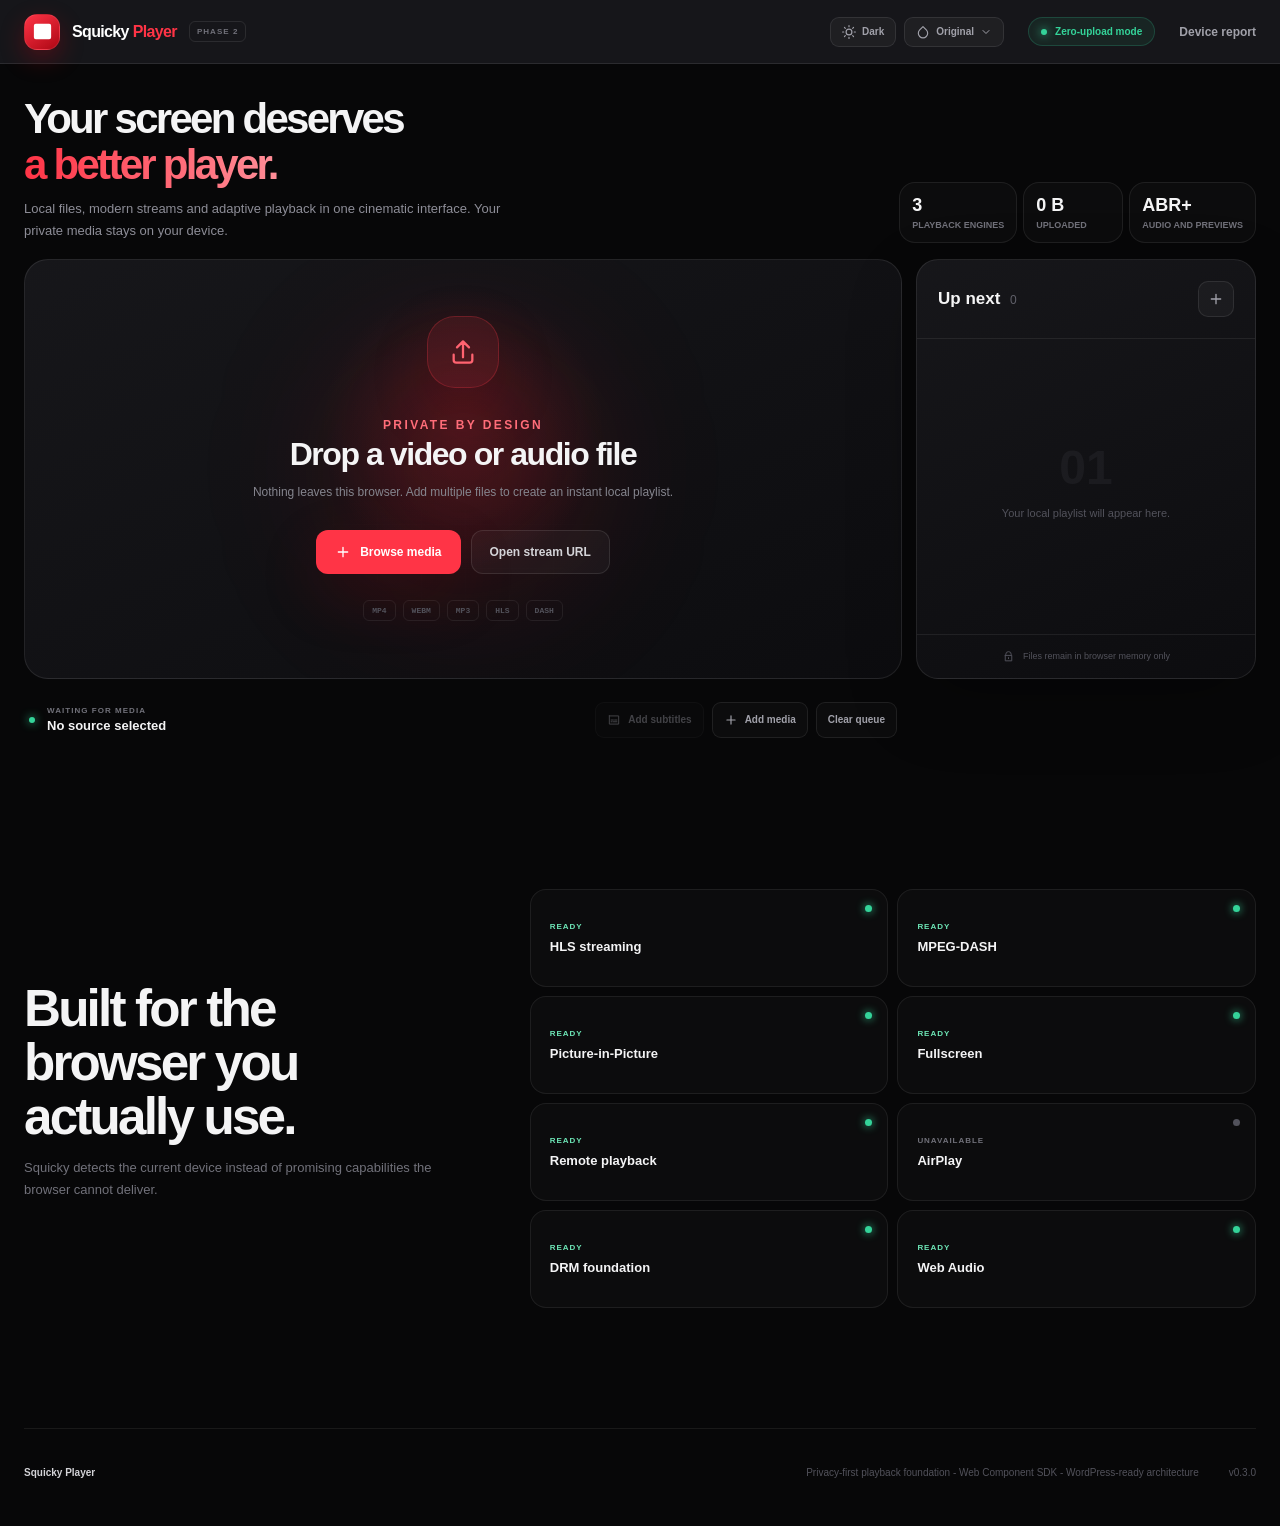
==== web/index.html @ c7f9a4be "fix: Add compact layout - player visible without scrolling - Reduce hero section padding and font si" ====
<!doctype html>
<html lang="en" data-theme="original" data-mode="dark">
  <head>
    <meta charset="UTF-8">
    <meta name="viewport" content="width=device-width, initial-scale=1.0">
    <meta name="theme-color" content="#070708">
    <meta name="color-scheme" content="dark">
    <meta name="description" content="Squicky Player - a privacy-first universal web media player.">
    <title>Squicky Player - Universal Private Playback</title>
    <link rel="stylesheet" crossorigin href="./assets/index-JU5YNuC8.css">
    <link rel="stylesheet" href="./themes.css">
    <link rel="stylesheet" href="./enhanced-controls.css">
    <link rel="stylesheet" href="./mobile-enhancements.css">
    <link rel="stylesheet" href="./compact-layout.css">
  </head>
  <body>
    <div class="noise" aria-hidden="true"></div>
    <header class="site-header">
      <a class="brand" href="#" aria-label="Squicky Player home">
        <span class="brand-mark" aria-hidden="true">
          <svg viewBox="0 0 24 24"><path fill="currentColor" d="M5 4h14a2 2 0 0 1 2 2v12a2 2 0 0 1-2 2H5a2 2 0 0 1-2-2V6a2 2 0 0 1 2-2Zm2 0 3 5m3-5 3 5m5 0H3m6 4 6 3-6 3v-6Z"/></svg>
        </span>
        <span class="brand-name">Squicky <strong>Player</strong></span>
        <span class="alpha">PHASE 2</span>
      </a>
      <nav class="header-actions" aria-label="Product links">
        <span class="privacy-chip"><i></i> Zero-upload mode</span>
        <a href="#capabilities">Device report</a>
      </nav>
    </header>

    <main>
      <section class="hero">
        <div class="hero-copy">
          <p class="overline">Universal media, beautifully private</p>
          <h1>Your screen deserves<br><em>a better player.</em></h1>
          <p class="hero-lede">Local files, modern streams and adaptive playback in one cinematic interface. Your private media stays on your device.</p>
        </div>
        <div class="hero-stats" aria-label="Core player features">
          <div><strong>3</strong><span>Playback engines</span></div>
          <div><strong>0 B</strong><span>Uploaded</span></div>
          <div><strong>ABR+</strong><span>Audio and previews</span></div>
        </div>
      </section>

      <section class="workspace" aria-label="Squicky Player workspace">
        <div class="stage-column">
          <div id="emptyState" class="empty-state">
            <div class="empty-glow"></div>
            <div class="upload-icon" aria-hidden="true">
              <svg viewBox="0 0 24 24"><path d="M12 16V4m0 0L7.5 8.5M12 4l4.5 4.5M5 14v4a2 2 0 0 0 2 2h10a2 2 0 0 0 2-2v-4" fill="none" stroke="currentColor" stroke-linecap="round" stroke-linejoin="round" stroke-width="1.7"/></svg>
            </div>
            <p class="empty-kicker">Private by design</p>
            <h2>Drop a video or audio file</h2>
            <p>Nothing leaves this browser. Add multiple files to create an instant local playlist.</p>
            <div class="empty-actions">
              <button id="browseButton" class="button primary" type="button">
                <svg viewBox="0 0 24 24"><path d="M12 5v14M5 12h14" fill="none" stroke="currentColor" stroke-linecap="round" stroke-width="2"/></svg>
                Browse media
              </button>
              <button id="urlButton" class="button ghost" type="button">Open stream URL</button>
            </div>
            <div class="format-row"><span>MP4</span><span>WEBM</span><span>MP3</span><span>HLS</span><span>DASH</span></div>
          </div>

          <squicky-player id="player" class="is-hidden"></squicky-player>

          <div class="under-player">
            <div class="now-playing">
              <span class="pulse"></span>
              <div>
                <small id="sourceMode">WAITING FOR MEDIA</small>
                <strong id="nowPlaying">No source selected</strong>
              </div>
            </div>
            <div class="quick-actions">
              <button id="subtitleButton" type="button" title="Load SRT or VTT subtitles" disabled>
                <svg viewBox="0 0 24 24"><path d="M4 5h16v14H4V5Zm3 7h4m2 0h4M7 15h2m2 0h6" fill="none" stroke="currentColor" stroke-linecap="round" stroke-linejoin="round" stroke-width="1.7"/></svg>
                Add subtitles
              </button>
              <button id="addMediaButton" type="button" title="Add media">
                <svg viewBox="0 0 24 24"><path d="M12 5v14M5 12h14" fill="none" stroke="currentColor" stroke-linecap="round" stroke-width="2"/></svg>
                Add media
              </button>
              <button id="clearButton" type="button" title="Clear playlist">Clear queue</button>
            </div>
          </div>
        </div>

        <aside class="queue-card" aria-labelledby="queueTitle">
          <div class="queue-head">
            <div>
              <p class="overline">Session queue</p>
              <h2 id="queueTitle">Up next <span id="queueCount">0</span></h2>
            </div>
            <button id="compactAddButton" class="round-button" type="button" aria-label="Add media">
              <svg viewBox="0 0 24 24"><path d="M12 5v14M5 12h14" fill="none" stroke="currentColor" stroke-linecap="round" stroke-width="2"/></svg>
            </button>
          </div>
          <div id="queue" class="queue-list">
            <div class="queue-empty">
              <span>01</span>
              <p>Your local playlist will appear here.</p>
            </div>
          </div>
          <div class="queue-foot">
            <svg viewBox="0 0 24 24"><path d="M7 10V8a5 5 0 0 1 10 0v2m-11 0h12v10H6V10Zm6 4v2" fill="none" stroke="currentColor" stroke-linecap="round" stroke-linejoin="round" stroke-width="1.8"/></svg>
            <span>Files remain in browser memory only</span>
          </div>
        </aside>
      </section>

      <section id="capabilities" class="capabilities">
        <div class="section-copy">
          <p class="overline">Device intelligence</p>
          <h2>Built for the browser you actually use.</h2>
          <p>Squicky detects the current device instead of promising capabilities the browser cannot deliver.</p>
        </div>
        <div id="capabilityGrid" class="capability-grid"></div>
      </section>
    </main>

    <footer>
      <div class="footer-brand">Squicky Player</div>
      <p>Privacy-first playback foundation - Web Component SDK - WordPress-ready architecture</p>
      <span>v0.3.0</span>
    </footer>

    <input id="fileInput" type="file" accept="video/*,audio/*,.m3u8,.mpd" multiple hidden>
    <input id="subtitleInput" type="file" accept=".srt,.vtt,text/vtt,application/x-subrip" hidden>

    <script type="module" crossorigin src="./assets/index-CGrBcqLS.js"></script>
    <script src="./theme-switcher.js"></script>
    <script src="./enhanced-controls.js"></script>
    <script src="./optimized-playback.js"></script>

    <dialog id="urlDialog">
      <form id="urlForm" method="dialog">
        <button id="closeDialogButton" class="dialog-close" type="button" aria-label="Close">&times;</button>
        <p class="overline">Network source</p>
        <h2>Open a media URL</h2>
        <p>Load a direct MP4/WebM file, HLS manifest or MPEG-DASH manifest.</p>
        <label for="streamUrl">Media URL</label>
        <input id="streamUrl" type="url" required placeholder="https://example.com/video.m3u8">
        <label for="streamTitle">Display title</label>
        <input id="streamTitle" type="text" placeholder="Optional title">
        <label for="thumbnailUrl">Thumbnail WebVTT URL</label>
        <input id="thumbnailUrl" type="url" placeholder="Optional preview track URL">
        <div class="dialog-actions">
          <button class="button ghost" value="cancel">Cancel</button>
          <button class="button primary" value="default">Load source</button>
        </div>
      </form>
    </dialog>

    <div id="toast" class="toast" role="status" aria-live="polite"></div>
  </body>
</html>
---- web/assets/index-JU5YNuC8.css ----
:root{--lightningcss-light: ;--lightningcss-dark:initial;color-scheme:dark;--font-body:Inter, Aptos, "Segoe UI", Roboto, Helvetica, Arial, sans-serif;--font-display:"Segoe UI Variable Display", Inter, Aptos, "Segoe UI", sans-serif;font-family:var(--font-body);color:#f4f4f5;font-synthesis:none;text-rendering:optimizelegibility;background:#070708}*{box-sizing:border-box}html{scroll-behavior:smooth}body{background:radial-gradient(circle at 12% 7%,#da0d1f24,#0000 28rem),radial-gradient(circle at 90% 36%,#4e36c717,#0000 32rem),#070708;min-width:320px;min-height:100vh;margin:0;overflow-x:hidden}button,input{font:inherit}button,a{-webkit-tap-highlight-color:transparent}button:focus-visible,a:focus-visible,input:focus-visible{outline-offset:3px;outline:2px solid #fff}.noise{z-index:-1;opacity:.035;pointer-events:none;background-image:url("data:image/svg+xml,%3Csvg viewBox='0 0 180 180' xmlns='http://www.w3.org/2000/svg'%3E%3Cfilter id='n'%3E%3CfeTurbulence type='fractalNoise' baseFrequency='.82' numOctaves='3' stitchTiles='stitch'/%3E%3C/filter%3E%3Crect width='100%25' height='100%25' filter='url(%23n)' opacity='.8'/%3E%3C/svg%3E");position:fixed;inset:0}.site-header{z-index:50;-webkit-backdrop-filter:blur(24px);backdrop-filter:blur(24px);background:#070708bd;border-bottom:1px solid #ffffff12;justify-content:space-between;align-items:center;height:78px;padding:0 max(24px,50vw - 770px);display:flex;position:sticky;top:0}.brand{color:#fff;align-items:center;gap:12px;text-decoration:none;display:inline-flex}.brand-mark{background:linear-gradient(145deg,#ff3446,#ad0714);border:1px solid #ffffff1f;border-radius:13px;place-items:center;width:42px;height:42px;display:grid;box-shadow:0 9px 24px #bd071752}.brand-mark svg{width:23px;height:23px}.brand-name{font-family:var(--font-display);letter-spacing:-.04em;font-size:19px;font-weight:750}.brand-name strong{color:#ff3b4c}.alpha{color:#71717a;letter-spacing:.13em;border:1px solid #ffffff17;border-radius:6px;padding:5px 7px;font-size:8px;font-weight:700}.header-actions{align-items:center;gap:24px;display:flex}.header-actions a{color:#a1a1aa;font-size:12px;font-weight:600;text-decoration:none}.privacy-chip{color:#86efac;background:#34d3990e;border:1px solid #34d39929;border-radius:999px;align-items:center;gap:8px;padding:8px 12px;font-size:10px;font-weight:700;display:inline-flex}.privacy-chip i,.pulse{background:#34d399;border-radius:50%;width:6px;height:6px;box-shadow:0 0 10px #34d399}main,footer{width:min(1540px,100% - 48px);margin:0 auto}.hero{justify-content:space-between;align-items:flex-end;gap:50px;padding:76px 0 46px;display:flex}.overline{color:#ff6370;letter-spacing:.22em;text-transform:uppercase;margin:0 0 13px;font-size:10px;font-weight:800}.hero h1{font-family:var(--font-display);letter-spacing:-.065em;margin:0;font-size:clamp(42px,5.4vw,82px);font-weight:760;line-height:.98}.hero h1 em{color:#0000;background:linear-gradient(90deg,#ff3446,#ff8e98);-webkit-background-clip:text;background-clip:text;font-style:normal}.hero-lede{color:#8d8d97;max-width:650px;margin:24px 0 0;font-size:15px;line-height:1.7}.hero-stats{gap:8px;display:flex}.hero-stats div{background:#ffffff06;border:1px solid #ffffff13;border-radius:16px;min-width:126px;padding:18px;display:grid}.hero-stats strong{font-family:var(--font-display);font-size:22px}.hero-stats span{color:#71717a;text-transform:uppercase;margin-top:4px;font-size:10px;font-weight:600}.workspace{grid-template-columns:minmax(0,1fr) 340px;align-items:start;gap:18px;display:grid}.stage-column{min-width:0}.empty-state{isolation:isolate;text-align:center;background:radial-gradient(circle at 50% 40%,#da0d1f1f,#0000 28%),linear-gradient(145deg,#16161ae6,#0a0a0cf5);border:1px solid #ffffff17;border-radius:24px;flex-direction:column;justify-content:center;align-items:center;min-height:min(64vh,690px);padding:38px;transition:border-color .25s,transform .25s;display:flex;position:relative;overflow:hidden}.empty-state:before{z-index:-1;content:"";opacity:.28;background-image:linear-gradient(#ffffff06 1px,#0000 1px),linear-gradient(90deg,#ffffff06 1px,#0000 1px);background-size:44px 44px;position:absolute;inset:0;-webkit-mask-image:radial-gradient(circle,#000,#0000 70%);mask-image:radial-gradient(circle,#000,#0000 70%)}.empty-state.dragging{border-color:#ff38498c;transform:scale(.995)}.empty-glow{z-index:-1;filter:blur(70px);background:#da0d1f2e;border-radius:50%;width:240px;height:240px;position:absolute}.upload-icon{color:#ff5362;background:#da0d1f1a;border:1px solid #ff48582e;border-radius:28px;place-items:center;width:92px;height:92px;margin-bottom:26px;display:grid;box-shadow:inset 0 1px #ffffff0d,0 22px 60px #8a000d2e}.upload-icon svg{width:39px}.empty-kicker{letter-spacing:.2em;text-transform:uppercase;margin:0 0 10px;font-weight:800;color:#ff6d79!important;font-size:10px!important}.empty-state h2{font-family:var(--font-display);letter-spacing:-.045em;margin:0;font-size:clamp(26px,3vw,42px)}.empty-state>p{color:#85858e;max-width:530px;margin:14px 0 0;font-size:14px;line-height:1.65}.empty-actions{gap:10px;margin-top:28px;display:flex}.button{cursor:pointer;border:1px solid #0000;border-radius:12px;justify-content:center;align-items:center;gap:9px;min-height:44px;padding:0 18px;font-size:12px;font-weight:700;transition:transform .18s,background .18s,border-color .18s;display:inline-flex}.button:hover{transform:translateY(-1px)}.button svg{width:16px;height:16px}.button.primary{color:#fff;background:#ed1b2e;box-shadow:0 12px 26px #ae001140}.button.primary:hover{background:#ff3446}.button.ghost{color:#d4d4d8;background:#ffffff09;border-color:#ffffff1a}.button.ghost:hover{background:#ffffff12}.format-row{gap:7px;margin-top:26px;display:flex}.format-row span{color:#52525b;border:1px solid #ffffff12;border-radius:6px;padding:5px 8px;font-family:ui-monospace,monospace;font-size:8px;font-weight:700}.is-hidden{display:none!important}.under-player{justify-content:space-between;align-items:center;gap:18px;min-height:70px;padding:12px 5px 0;display:flex}.now-playing{align-items:center;gap:12px;min-width:0;display:flex}.now-playing div{min-width:0}.now-playing small{color:#71717a;letter-spacing:.13em;font-size:8px;font-weight:800;display:block}.now-playing strong{text-overflow:ellipsis;white-space:nowrap;max-width:min(56vw,700px);margin-top:3px;font-size:13px;display:block;overflow:hidden}.quick-actions{gap:8px;display:flex}.quick-actions button{color:#a1a1aa;cursor:pointer;background:#ffffff06;border:1px solid #ffffff14;border-radius:9px;align-items:center;gap:7px;height:36px;padding:0 11px;font-size:10px;font-weight:650;display:inline-flex}.quick-actions button:hover{color:#fff;background:#ffffff0f}.quick-actions button:disabled{opacity:.38;cursor:not-allowed}.quick-actions svg{width:14px;height:14px}.queue-card{background:linear-gradient(155deg,#19191de6,#0d0d10f2);border:1px solid #ffffff17;border-radius:22px;flex-direction:column;height:min(64vh,690px);display:flex;position:sticky;top:96px;overflow:hidden;box-shadow:0 25px 70px #0000003d}.queue-head{border-bottom:1px solid #ffffff12;justify-content:space-between;align-items:center;padding:21px;display:flex}.queue-head .overline{margin-bottom:7px;font-size:8px}.queue-head h2{font-family:var(--font-display);margin:0;font-size:17px}.queue-head h2 span{color:#61616a;margin-left:5px;font-size:12px;font-weight:500}.round-button{color:#a1a1aa;cursor:pointer;background:#ffffff09;border:1px solid #ffffff17;border-radius:10px;place-items:center;width:36px;height:36px;padding:0;display:grid}.round-button:hover{color:#fff;background:#ffffff14}.round-button svg{width:16px}.queue-list{scrollbar-color:#3f3f46 transparent;scrollbar-width:thin;flex:1;min-height:0;padding:11px;overflow-y:auto}.queue-empty{color:#52525b;text-align:center;flex-direction:column;justify-content:center;align-items:center;height:100%;padding:30px;display:flex}.queue-empty span{font-family:var(--font-display);opacity:.16;font-size:48px;font-weight:800}.queue-empty p{max-width:170px;margin:10px 0;font-size:11px;line-height:1.5}.queue-item{color:#a1a1aa;text-align:left;cursor:pointer;background:0 0;border:1px solid #0000;border-radius:13px;grid-template-columns:25px 40px minmax(0,1fr) 8px;align-items:center;gap:9px;width:100%;padding:11px 10px;transition:background .18s,border-color .18s;display:grid}.queue-item:hover{background:#ffffff0a}.queue-item[data-active=true]{background:linear-gradient(90deg,#da0d1f21,#ffffff06);border-color:#ff2e4052}.queue-number{color:#52525b;font-family:ui-monospace,monospace;font-size:9px}.queue-icon{color:#71717a;background:#00000047;border-radius:10px;place-items:center;width:40px;height:40px;display:grid}.queue-item[data-active=true] .queue-icon{color:#ff5362;background:#da0d1f24}.queue-icon svg{width:16px}.queue-meta{min-width:0}.queue-meta strong,.queue-meta small{text-overflow:ellipsis;white-space:nowrap;display:block;overflow:hidden}.queue-meta strong{color:#d4d4d8;font-size:11px}.queue-meta small{color:#52525b;margin-top:4px;font-size:8px}.queue-playing{border-radius:50%;width:6px;height:6px}.queue-item[data-active=true] .queue-playing{background:#ff3446;box-shadow:0 0 9px #ff3446}.queue-foot{color:#52525b;border-top:1px solid #ffffff12;justify-content:center;align-items:center;gap:8px;padding:15px;font-size:9px;display:flex}.queue-foot svg{width:13px}.capabilities{grid-template-columns:minmax(280px,.75fr) 1.25fr;align-items:center;gap:70px;padding:140px 0 120px;display:grid}.section-copy h2{max-width:580px;font-family:var(--font-display);letter-spacing:-.055em;margin:0;font-size:clamp(31px,4vw,55px);line-height:1.05}.section-copy>p:last-child{color:#71717a;max-width:520px;font-size:13px;line-height:1.7}.capability-grid{grid-template-columns:repeat(2,1fr);gap:9px;display:grid}.capability-card{background:#ffffff06;border:1px solid #ffffff12;border-radius:16px;align-content:center;min-height:98px;padding:19px;display:grid;position:relative;overflow:hidden}.capability-card span{color:#71717a;letter-spacing:.12em;text-transform:uppercase;font-size:8px;font-weight:800}.capability-card strong{margin-top:8px;font-size:13px}.capability-card i{background:#52525b;border-radius:50%;width:7px;height:7px;position:absolute;top:15px;right:15px}.capability-card[data-supported=true] i{background:#34d399;box-shadow:0 0 9px #34d399}.capability-card[data-supported=true] span{color:#6ee7b7}footer{color:#52525b;border-top:1px solid #ffffff12;grid-template-columns:1fr auto auto;align-items:center;gap:30px;padding:28px 0 38px;font-size:10px;display:grid}.footer-brand{color:#d4d4d8;font-family:var(--font-display);font-weight:750}dialog{color:#fff;background:#151518;border:1px solid #ffffff1f;border-radius:22px;width:min(480px,100% - 28px);padding:0;box-shadow:0 35px 100px #000000a6}dialog::backdrop{-webkit-backdrop-filter:blur(12px);backdrop-filter:blur(12px);background:#000000c7}dialog form{padding:30px;display:grid;position:relative}dialog h2{font-family:var(--font-display);margin:0;font-size:27px}dialog form>p:not(.overline){color:#85858e;margin:10px 0 24px;font-size:12px;line-height:1.6}dialog label{color:#a1a1aa;margin:13px 0 7px;font-size:10px;font-weight:700}dialog input{color:#fff;background:#0000003d;border:1px solid #ffffff1a;border-radius:10px;height:45px;padding:0 13px}.dialog-close{color:#a1a1aa;cursor:pointer;background:#ffffff0a;border:0;border-radius:9px;width:32px;height:32px;position:absolute;top:15px;right:15px}.dialog-actions{justify-content:flex-end;gap:8px;margin-top:24px;display:flex}.toast{z-index:100;color:#fff;opacity:0;pointer-events:none;-webkit-backdrop-filter:blur(15px);backdrop-filter:blur(15px);background:#18181bf0;border:1px solid #ffffff1a;border-radius:11px;max-width:calc(100% - 28px);padding:12px 16px;font-size:11px;font-weight:650;transition:opacity .2s,transform .2s;position:fixed;bottom:24px;left:50%;transform:translate(-50%,12px)}.toast.visible{opacity:1;transform:translate(-50%)}@media (width<=1050px){.hero{flex-direction:column;align-items:flex-start}.workspace{grid-template-columns:1fr}.queue-card{height:330px;position:static}.capabilities{gap:35px}}@media (width<=720px){.site-header{height:68px;padding:0 16px}.alpha,.header-actions a{display:none}.privacy-chip{padding:7px 9px;font-size:0}.privacy-chip:after{content:"Private";font-size:9px}main,footer{width:min(100% - 24px,1540px)}.hero{gap:30px;padding:50px 3px 32px}.hero h1{font-size:clamp(38px,12vw,60px)}.hero-stats{width:100%;overflow-x:auto}.hero-stats div{min-width:112px}.empty-state{border-radius:18px;min-height:470px;padding:28px 20px}.empty-actions{flex-direction:column;width:100%}.under-player{flex-direction:column;align-items:flex-start;padding:14px 2px 4px}.now-playing strong{max-width:86vw}.capabilities{grid-template-columns:1fr;padding:90px 0 75px}footer{grid-template-columns:1fr auto}footer p{display:none}}@media (width<=440px){.brand-name{font-size:16px}.brand-mark{width:38px;height:38px}.hero-stats{gap:6px}.hero-stats div{min-width:104px;padding:14px}.format-row span:nth-child(n+4){display:none}.capability-grid{grid-template-columns:1fr}}@media (prefers-reduced-motion:reduce){*,:before,:after{scroll-behavior:auto!important;transition-duration:.01ms!important;animation-duration:.01ms!important;animation-iteration-count:1!important}}
---- web/themes.css ----
/* ============================================
   SQUICKY PLAYER - THEME SYSTEM
   4 Themes + Dark/Light Mode Support
   ============================================ */

/* Base CSS Variables for Theme System */
:root {
  /* Theme Toggle */
  --theme-mode: 'dark'; /* 'dark' or 'light' */
  --theme-style: 'original'; /* 'original', 'minimal', 'modern', 'professional' */
}

/* ============================================
   THEME 1: ORIGINAL (Upgraded)
   Current design with improvements
   ============================================ */
[data-theme="original"][data-mode="dark"] {
  /* Brand Colors */
  --brand-primary: #ff3446;
  --brand-primary-light: #ff8e98;
  --brand-primary-dark: #ad0714;
  --brand-accent: #ff6370;
  
  /* Background */
  --bg-primary: #070708;
  --bg-secondary: #0a0a0c;
  --bg-elevated: #16161a;
  --bg-card: linear-gradient(155deg, #19191de6, #0d0d10f2);
  
  /* Surface */
  --surface-100: #ffffff06;
  --surface-200: #ffffff09;
  --surface-300: #ffffff12;
  --surface-border: #ffffff17;
  
  /* Text */
  --text-primary: #f4f4f5;
  --text-secondary: #a1a1aa;
  --text-tertiary: #71717a;
  --text-muted: #52525b;
  
  /* Player Controls */
  --control-bg: #ffffff0a;
  --control-hover: #ffffff14;
  --control-active: var(--brand-primary);
  
  /* Accents */
  --success: #34d399;
  --error: #ef4444;
  --warning: #f59e0b;
  
  /* Shadows */
  --shadow-sm: 0 9px 24px #bd071752;
  --shadow-md: 0 22px 60px #8a000d2e;
  --shadow-lg: 0 25px 70px #0000003d;
}

[data-theme="original"][data-mode="light"] {
  /* Brand Colors */
  --brand-primary: #e11d48;
  --brand-primary-light: #fda4af;
  --brand-primary-dark: #9f1239;
  --brand-accent: #f43f5e;
  
  /* Background */
  --bg-primary: #ffffff;
  --bg-secondary: #f9fafb;
  --bg-elevated: #f3f4f6;
  --bg-card: linear-gradient(155deg, #ffffff, #f9fafb);
  
  /* Surface */
  --surface-100: #0000000a;
  --surface-200: #00000012;
  --surface-300: #0000001a;
  --surface-border: #e5e7eb;
  
  /* Text */
  --text-primary: #18181b;
  --text-secondary: #52525b;
  --text-tertiary: #71717a;
  --text-muted: #a1a1aa;
  
  /* Player Controls */
  --control-bg: #0000000a;
  --control-hover: #00000014;
  --control-active: var(--brand-primary);
  
  /* Accents */
  --success: #059669;
  --error: #dc2626;
  --warning: #d97706;
  
  /* Shadows */
  --shadow-sm: 0 4px 12px #00000010;
  --shadow-md: 0 12px 24px #00000018;
  --shadow-lg: 0 20px 40px #00000020;
}

/* ============================================
   THEME 2: MINIMAL & CLEAN
   Simple, focused, minimal UI
   ============================================ */
[data-theme="minimal"][data-mode="dark"] {
  /* Brand Colors - Blue accent */
  --brand-primary: #3b82f6;
  --brand-primary-light: #93c5fd;
  --brand-primary-dark: #1e40af;
  --brand-accent: #60a5fa;
  
  /* Background - True black minimal */
  --bg-primary: #000000;
  --bg-secondary: #0a0a0a;
  --bg-elevated: #141414;
  --bg-card: linear-gradient(155deg, #1a1a1a, #0f0f0f);
  
  /* Surface - Subtle */
  --surface-100: #ffffff05;
  --surface-200: #ffffff08;
  --surface-300: #ffffff0d;
  --surface-border: #ffffff10;
  
  /* Text - Higher contrast */
  --text-primary: #ffffff;
  --text-secondary: #d4d4d8;
  --text-tertiary: #a1a1aa;
  --text-muted: #71717a;
  
  /* Player Controls */
  --control-bg: #ffffff08;
  --control-hover: #ffffff12;
  --control-active: var(--brand-primary);
  
  /* Accents */
  --success: #10b981;
  --error: #ef4444;
  --warning: #f59e0b;
  
  /* Shadows - Minimal */
  --shadow-sm: 0 2px 8px #00000040;
  --shadow-md: 0 8px 16px #00000050;
  --shadow-lg: 0 16px 32px #00000060;
}

[data-theme="minimal"][data-mode="light"] {
  /* Brand Colors */
  --brand-primary: #2563eb;
  --brand-primary-light: #93c5fd;
  --brand-primary-dark: #1e40af;
  --brand-accent: #3b82f6;
  
  /* Background - Pure white */
  --bg-primary: #ffffff;
  --bg-secondary: #fafafa;
  --bg-elevated: #f5f5f5;
  --bg-card: linear-gradient(155deg, #ffffff, #fafafa);
  
  /* Surface */
  --surface-100: #00000008;
  --surface-200: #00000010;
  --surface-300: #00000018;
  --surface-border: #e5e5e5;
  
  /* Text */
  --text-primary: #0a0a0a;
  --text-secondary: #525252;
  --text-tertiary: #737373;
  --text-muted: #a3a3a3;
  
  /* Player Controls */
  --control-bg: #00000008;
  --control-hover: #00000012;
  --control-active: var(--brand-primary);
  
  /* Accents */
  --success: #059669;
  --error: #dc2626;
  --warning: #d97706;
  
  /* Shadows */
  --shadow-sm: 0 1px 3px #0000001a;
  --shadow-md: 0 4px 12px #00000020;
  --shadow-lg: 0 12px 24px #00000028;
}

/* ============================================
   THEME 3: MODERN & BOLD
   Vibrant gradients, bold design
   ============================================ */
[data-theme="modern"][data-mode="dark"] {
  /* Brand Colors - Purple/Pink gradient */
  --brand-primary: #a855f7;
  --brand-primary-light: #d8b4fe;
  --brand-primary-dark: #7e22ce;
  --brand-accent: #c084fc;
  
  /* Background - Rich dark with gradients */
  --bg-primary: #0f0517;
  --bg-secondary: #1a0b2e;
  --bg-elevated: #27134d;
  --bg-card: linear-gradient(155deg, #2d1b5e, #1a0b2e);
  
  /* Surface - Rich purple tints */
  --surface-100: #a855f710;
  --surface-200: #a855f718;
  --surface-300: #a855f722;
  --surface-border: #a855f730;
  
  /* Text */
  --text-primary: #faf5ff;
  --text-secondary: #d8b4fe;
  --text-tertiary: #a78bfa;
  --text-muted: #7c3aed;
  
  /* Player Controls */
  --control-bg: #ffffff10;
  --control-hover: #ffffff18;
  --control-active: var(--brand-primary);
  
  /* Accents */
  --success: #22c55e;
  --error: #f43f5e;
  --warning: #fb923c;
  
  /* Shadows - Glowing */
  --shadow-sm: 0 8px 20px #a855f730;
  --shadow-md: 0 16px 40px #a855f740;
  --shadow-lg: 0 24px 60px #a855f750;
}

[data-theme="modern"][data-mode="light"] {
  /* Brand Colors */
  --brand-primary: #9333ea;
  --brand-primary-light: #d8b4fe;
  --brand-primary-dark: #6b21a8;
  --brand-accent: #a855f7;
  
  /* Background - Soft purple tints */
  --bg-primary: #faf5ff;
  --bg-secondary: #f5f3ff;
  --bg-elevated: #ede9fe;
  --bg-card: linear-gradient(155deg, #ffffff, #f5f3ff);
  
  /* Surface */
  --surface-100: #9333ea10;
  --surface-200: #9333ea18;
  --surface-300: #9333ea25;
  --surface-border: #e9d5ff;
  
  /* Text */
  --text-primary: #3b0764;
  --text-secondary: #6b21a8;
  --text-tertiary: #7c3aed;
  --text-muted: #a78bfa;
  
  /* Player Controls */
  --control-bg: #9333ea0a;
  --control-hover: #9333ea15;
  --control-active: var(--brand-primary);
  
  /* Accents */
  --success: #16a34a;
  --error: #dc2626;
  --warning: #ea580c;
  
  /* Shadows */
  --shadow-sm: 0 4px 12px #9333ea20;
  --shadow-md: 0 12px 28px #9333ea28;
  --shadow-lg: 0 20px 48px #9333ea35;
}

/* ============================================
   THEME 4: PROFESSIONAL & ELEGANT
   Sophisticated, business-ready
   ============================================ */
[data-theme="professional"][data-mode="dark"] {
  /* Brand Colors - Teal accent */
  --brand-primary: #14b8a6;
  --brand-primary-light: #5eead4;
  --brand-primary-dark: #0f766e;
  --brand-accent: #2dd4bf;
  
  /* Background - Slate dark */
  --bg-primary: #0f172a;
  --bg-secondary: #1e293b;
  --bg-elevated: #334155;
  --bg-card: linear-gradient(155deg, #1e293b, #0f172a);
  
  /* Surface */
  --surface-100: #ffffff08;
  --surface-200: #ffffff10;
  --surface-300: #ffffff18;
  --surface-border: #334155;
  
  /* Text */
  --text-primary: #f8fafc;
  --text-secondary: #cbd5e1;
  --text-tertiary: #94a3b8;
  --text-muted: #64748b;
  
  /* Player Controls */
  --control-bg: #ffffff0a;
  --control-hover: #ffffff14;
  --control-active: var(--brand-primary);
  
  /* Accents */
  --success: #10b981;
  --error: #ef4444;
  --warning: #f59e0b;
  
  /* Shadows - Professional */
  --shadow-sm: 0 4px 12px #00000025;
  --shadow-md: 0 12px 28px #00000030;
  --shadow-lg: 0 20px 48px #00000040;
}

[data-theme="professional"][data-mode="light"] {
  /* Brand Colors */
  --brand-primary: #0d9488;
  --brand-primary-light: #5eead4;
  --brand-primary-dark: #0f766e;
  --brand-accent: #14b8a6;
  
  /* Background - Clean slate */
  --bg-primary: #f8fafc;
  --bg-secondary: #f1f5f9;
  --bg-elevated: #e2e8f0;
  --bg-card: linear-gradient(155deg, #ffffff, #f8fafc);
  
  /* Surface */
  --surface-100: #0000000a;
  --surface-200: #00000012;
  --surface-300: #0000001a;
  --surface-border: #cbd5e1;
  
  /* Text */
  --text-primary: #0f172a;
  --text-secondary: #475569;
  --text-tertiary: #64748b;
  --text-muted: #94a3b8;
  
  /* Player Controls */
  --control-bg: #0000000a;
  --control-hover: #00000014;
  --control-active: var(--brand-primary);
  
  /* Accents */
  --success: #059669;
  --error: #dc2626;
  --warning: #d97706;
  
  /* Shadows */
  --shadow-sm: 0 2px 8px #00000012;
  --shadow-md: 0 8px 20px #00000018;
  --shadow-lg: 0 16px 36px #00000020;
}

/* ============================================
   APPLY THEME VARIABLES TO COMPONENTS
   ============================================ */
body {
  background: var(--bg-primary);
  color: var(--text-primary);
}

.site-header {
  background: var(--bg-elevated);
  border-bottom-color: var(--surface-border);
}

.brand-mark {
  background: linear-gradient(145deg, var(--brand-primary), var(--brand-primary-dark));
  border-color: var(--surface-border);
  box-shadow: var(--shadow-sm);
}

.brand-name strong {
  color: var(--brand-primary);
}

.privacy-chip {
  color: var(--success);
  background: color-mix(in srgb, var(--success) 8%, transparent);
  border-color: color-mix(in srgb, var(--success) 20%, transparent);
}

.privacy-chip i, .pulse {
  background: var(--success);
  box-shadow: 0 0 10px var(--success);
}

.hero h1 em {
  background: linear-gradient(90deg, var(--brand-primary), var(--brand-primary-light));
  -webkit-background-clip: text;
  background-clip: text;
}

.button.primary {
  background: var(--brand-primary);
  box-shadow: var(--shadow-md);
}

.button.primary:hover {
  background: var(--brand-accent);
}

.empty-state {
  background: radial-gradient(circle at 50% 40%, color-mix(in srgb, var(--brand-primary) 15%, transparent), transparent 28%), 
              var(--bg-card);
  border-color: var(--surface-border);
}

.upload-icon {
  color: var(--brand-accent);
  background: color-mix(in srgb, var(--brand-primary) 12%, transparent);
  border-color: color-mix(in srgb, var(--brand-primary) 25%, transparent);
  box-shadow: var(--shadow-md);
}

.queue-card {
  background: var(--bg-card);
  border-color: var(--surface-border);
  box-shadow: var(--shadow-lg);
}

.queue-item[data-active=true] {
  background: linear-gradient(90deg, color-mix(in srgb, var(--brand-primary) 15%, transparent), var(--surface-100));
  border-color: color-mix(in srgb, var(--brand-primary) 35%, transparent);
}

.queue-item[data-active=true] .queue-icon {
  color: var(--brand-accent);
  background: color-mix(in srgb, var(--brand-primary) 18%, transparent);
}

.queue-item[data-active=true] .queue-playing {
  background: var(--brand-primary);
  box-shadow: 0 0 9px var(--brand-primary);
}

/* ============================================
   THEME SWITCHER BUTTON STYLES
   ============================================ */
.theme-controls {
  display: flex;
  gap: 8px;
  align-items: center;
}

.theme-switcher, .mode-toggle {
  position: relative;
  cursor: pointer;
  background: var(--control-bg);
  border: 1px solid var(--surface-border);
  border-radius: 9px;
  padding: 7px 11px;
  font-size: 10px;
  font-weight: 650;
  color: var(--text-secondary);
  transition: background 0.2s, color 0.2s;
  display: inline-flex;
  align-items: center;
  gap: 6px;
}

.theme-switcher:hover, .mode-toggle:hover {
  background: var(--control-hover);
  color: var(--text-primary);
}

.theme-switcher svg, .mode-toggle svg {
  width: 14px;
  height: 14px;
}

/* Theme Dropdown */
.theme-dropdown {
  position: absolute;
  top: calc(100% + 8px);
  right: 0;
  background: var(--bg-elevated);
  border: 1px solid var(--surface-border);
  border-radius: 12px;
  padding: 8px;
  min-width: 180px;
  box-shadow: var(--shadow-lg);
  opacity: 0;
  pointer-events: none;
  transform: translateY(-8px);
  transition: opacity 0.2s, transform 0.2s;
  z-index: 100;
}

.theme-dropdown.open {
  opacity: 1;
  pointer-events: all;
  transform: translateY(0);
}

.theme-option {
  display: flex;
  align-items: center;
  gap: 10px;
  padding: 10px 12px;
  border-radius: 8px;
  cursor: pointer;
  transition: background 0.2s;
  font-size: 11px;
  font-weight: 600;
  color: var(--text-secondary);
}

.theme-option:hover {
  background: var(--surface-100);
  color: var(--text-primary);
}

.theme-option.active {
  background: var(--surface-200);
  color: var(--brand-primary);
}

.theme-option-icon {
  width: 24px;
  height: 24px;
  border-radius: 6px;
  border: 2px solid var(--surface-border);
}

.theme-option[data-theme="original"] .theme-option-icon {
  background: linear-gradient(135deg, #ff3446, #ad0714);
}

.theme-option[data-theme="minimal"] .theme-option-icon {
  background: linear-gradient(135deg, #3b82f6, #1e40af);
}

.theme-option[data-theme="modern"] .theme-option-icon {
  background: linear-gradient(135deg, #a855f7, #7e22ce);
}

.theme-option[data-theme="professional"] .theme-option-icon {
  background: linear-gradient(135deg, #14b8a6, #0f766e);
}

/* Smooth transitions for theme changes */
* {
  transition: background-color 0.3s ease, color 0.3s ease, border-color 0.3s ease;
}

button, a, input, .queue-item, .theme-switcher, .mode-toggle {
  transition: background-color 0.2s ease, color 0.2s ease, border-color 0.2s ease, transform 0.18s ease;
}
---- web/enhanced-controls.css ----
/* ============================================
   ENHANCED PLAYER CONTROLS
   Improved speed control, quality selector, volume, timeline
   ============================================ */

/* Enhanced Speed Control */
.speed-control {
  position: relative;
}

.speed-button {
  min-width: 48px;
  font-family: ui-monospace, monospace;
  font-size: 11px;
  font-weight: 700;
  display: inline-flex;
  align-items: center;
  justify-content: center;
  gap: 4px;
}

.speed-menu {
  position: absolute;
  bottom: calc(100% + 12px);
  left: 50%;
  transform: translateX(-50%);
  background: var(--bg-elevated, #1a1a1a);
  border: 1px solid var(--surface-border, #333);
  border-radius: 12px;
  padding: 8px;
  min-width: 120px;
  box-shadow: var(--shadow-lg, 0 20px 40px rgba(0,0,0,0.3));
  opacity: 0;
  pointer-events: none;
  transition: opacity 0.2s, transform 0.2s;
  z-index: 100;
}

.speed-menu.open {
  opacity: 1;
  pointer-events: all;
  transform: translateX(-50%) translateY(-4px);
}

.speed-option {
  padding: 10px 14px;
  border-radius: 8px;
  cursor: pointer;
  font-size: 12px;
  font-weight: 600;
  color: var(--text-secondary, #a1a1aa);
  transition: background 0.2s, color 0.2s;
  display: flex;
  align-items: center;
  justify-content: space-between;
}

.speed-option:hover {
  background: var(--surface-100, rgba(255,255,255,0.06));
  color: var(--text-primary, #fff);
}

.speed-option.active {
  background: var(--surface-200, rgba(255,255,255,0.1));
  color: var(--brand-primary, #3b82f6);
  font-weight: 700;
}

.speed-option.active::after {
  content: '✓';
  font-size: 14px;
}

/* Enhanced Quality Selector */
.quality-selector {
  position: relative;
}

.quality-button {
  min-width: 56px;
  font-size: 11px;
  font-weight: 700;
  display: inline-flex;
  align-items: center;
  gap: 5px;
}

.quality-badge {
  background: var(--brand-primary, #3b82f6);
  color: white;
  padding: 2px 6px;
  border-radius: 4px;
  font-size: 9px;
  font-weight: 800;
  letter-spacing: 0.02em;
}

.quality-menu {
  position: absolute;
  bottom: calc(100% + 12px);
  left: 50%;
  transform: translateX(-50%);
  background: var(--bg-elevated, #1a1a1a);
  border: 1px solid var(--surface-border, #333);
  border-radius: 12px;
  padding: 8px;
  min-width: 160px;
  max-height: 320px;
  overflow-y: auto;
  box-shadow: var(--shadow-lg, 0 20px 40px rgba(0,0,0,0.3));
  opacity: 0;
  pointer-events: none;
  transition: opacity 0.2s, transform 0.2s;
  z-index: 100;
  scrollbar-width: thin;
  scrollbar-color: var(--surface-300, #444) transparent;
}

.quality-menu.open {
  opacity: 1;
  pointer-events: all;
  transform: translateX(-50%) translateY(-4px);
}

.quality-option {
  padding: 10px 14px;
  border-radius: 8px;
  cursor: pointer;
  font-size: 12px;
  font-weight: 600;
  color: var(--text-secondary, #a1a1aa);
  transition: background 0.2s, color 0.2s;
  display: flex;
  align-items: center;
  justify-content: space-between;
  gap: 10px;
}

.quality-option:hover {
  background: var(--surface-100, rgba(255,255,255,0.06));
  color: var(--text-primary, #fff);
}

.quality-option.active {
  background: var(--surface-200, rgba(255,255,255,0.1));
  color: var(--brand-primary, #3b82f6);
  font-weight: 700;
}

.quality-label {
  flex: 1;
  display: flex;
  align-items: center;
  gap: 8px;
}

.quality-resolution {
  font-weight: 700;
  font-family: ui-monospace, monospace;
}

.quality-tag {
  font-size: 8px;
  font-weight: 800;
  padding: 2px 5px;
  border-radius: 3px;
  background: var(--surface-300, rgba(255,255,255,0.12));
  letter-spacing: 0.05em;
}

.quality-tag.hd {
  background: var(--brand-primary, #3b82f6);
  color: white;
}

.quality-tag.auto {
  background: var(--success, #10b981);
  color: white;
}

.quality-option.active::after {
  content: '✓';
  font-size: 14px;
}

/* Enhanced Volume Control */
.volume-control {
  display: flex;
  align-items: center;
  gap: 8px;
  position: relative;
}

.volume-slider-container {
  width: 0;
  opacity: 0;
  overflow: hidden;
  transition: width 0.3s ease, opacity 0.3s ease;
}

.volume-control:hover .volume-slider-container,
.volume-slider-container.expanded {
  width: 80px;
  opacity: 1;
}

.volume-slider {
  width: 100%;
  height: 4px;
  border-radius: 2px;
  background: var(--surface-300, rgba(255,255,255,0.15));
  position: relative;
  cursor: pointer;
}

.volume-slider-fill {
  height: 100%;
  background: var(--brand-primary, #3b82f6);
  border-radius: 2px;
  position: relative;
  transition: width 0.1s ease;
}

.volume-slider-thumb {
  position: absolute;
  right: -6px;
  top: 50%;
  transform: translateY(-50%);
  width: 12px;
  height: 12px;
  background: white;
  border-radius: 50%;
  box-shadow: 0 2px 4px rgba(0,0,0,0.3);
  opacity: 0;
  transition: opacity 0.2s;
}

.volume-slider:hover .volume-slider-thumb,
.volume-slider.dragging .volume-slider-thumb {
  opacity: 1;
}

/* Enhanced Timeline */
.timeline-container {
  position: relative;
  width: 100%;
  padding: 12px 0;
}

.timeline {
  position: relative;
  width: 100%;
  height: 5px;
  background: var(--surface-300, rgba(255,255,255,0.15));
  border-radius: 3px;
  cursor: pointer;
  transition: height 0.2s;
}

.timeline:hover,
.timeline.seeking {
  height: 7px;
}

.timeline-buffered {
  position: absolute;
  left: 0;
  top: 0;
  height: 100%;
  background: var(--surface-200, rgba(255,255,255,0.25));
  border-radius: 3px;
  pointer-events: none;
}

.timeline-progress {
  position: absolute;
  left: 0;
  top: 0;
  height: 100%;
  background: var(--brand-primary, #3b82f6);
  border-radius: 3px;
  pointer-events: none;
  position: relative;
}

.timeline-thumb {
  position: absolute;
  right: -7px;
  top: 50%;
  transform: translateY(-50%) scale(0);
  width: 14px;
  height: 14px;
  background: white;
  border-radius: 50%;
  box-shadow: 0 2px 6px rgba(0,0,0,0.4);
  transition: transform 0.2s;
}

.timeline:hover .timeline-thumb,
.timeline.seeking .timeline-thumb {
  transform: translateY(-50%) scale(1);
}

/* Timeline Preview */
.timeline-preview {
  position: absolute;
  bottom: calc(100% + 16px);
  transform: translateX(-50%);
  background: var(--bg-elevated, #1a1a1a);
  border: 1px solid var(--surface-border, #333);
  border-radius: 10px;
  padding: 8px;
  pointer-events: none;
  opacity: 0;
  transition: opacity 0.2s;
  z-index: 50;
  box-shadow: var(--shadow-lg, 0 12px 24px rgba(0,0,0,0.3));
}

.timeline:hover .timeline-preview {
  opacity: 1;
}

.timeline-preview-thumbnail {
  width: 160px;
  height: 90px;
  background: var(--surface-100, rgba(255,255,255,0.06));
  border-radius: 6px;
  margin-bottom: 6px;
  object-fit: cover;
}

.timeline-preview-time {
  text-align: center;
  font-size: 11px;
  font-weight: 700;
  font-family: ui-monospace, monospace;
  color: var(--text-primary, #fff);
}

/* Chapter Markers on Timeline */
.timeline-chapters {
  position: absolute;
  top: 0;
  left: 0;
  width: 100%;
  height: 100%;
  pointer-events: none;
}

.chapter-marker {
  position: absolute;
  top: 0;
  width: 2px;
  height: 100%;
  background: var(--text-muted, rgba(255,255,255,0.3));
  transition: background 0.2s;
}

.timeline:hover .chapter-marker {
  background: var(--text-secondary, rgba(255,255,255,0.5));
}

/* Time Display Enhancement */
.time-display {
  display: flex;
  align-items: center;
  gap: 4px;
  font-family: ui-monospace, monospace;
  font-size: 12px;
  font-weight: 600;
  color: var(--text-primary, #fff);
  min-width: 100px;
}

.time-separator {
  color: var(--text-tertiary, #71717a);
}

.time-remaining {
  color: var(--text-secondary, #a1a1aa);
}

/* Control Button Enhancements */
.control-button {
  position: relative;
  width: 38px;
  height: 38px;
  border-radius: 10px;
  background: var(--control-bg, rgba(255,255,255,0.08));
  border: 1px solid var(--surface-border, rgba(255,255,255,0.12));
  color: var(--text-primary, #fff);
  cursor: pointer;
  display: inline-flex;
  align-items: center;
  justify-content: center;
  transition: background 0.2s, transform 0.18s, border-color 0.2s;
}

.control-button:hover {
  background: var(--control-hover, rgba(255,255,255,0.14));
  transform: translateY(-1px);
}

.control-button:active {
  transform: translateY(0);
}

.control-button.active {
  background: var(--brand-primary, #3b82f6);
  border-color: var(--brand-primary, #3b82f6);
  color: white;
}

.control-button svg {
  width: 18px;
  height: 18px;
}

/* Play/Pause Button - Larger */
.play-button {
  width: 48px;
  height: 48px;
  background: var(--brand-primary, #3b82f6);
  border-color: var(--brand-primary, #3b82f6);
  color: white;
}

.play-button:hover {
  background: var(--brand-accent, #60a5fa);
  transform: scale(1.05);
}

.play-button svg {
  width: 22px;
  height: 22px;
}

/* Tooltips for Controls */
.control-tooltip {
  position: absolute;
  bottom: calc(100% + 8px);
  left: 50%;
  transform: translateX(-50%);
  background: var(--bg-elevated, rgba(0,0,0,0.9));
  color: white;
  padding: 6px 10px;
  border-radius: 6px;
  font-size: 10px;
  font-weight: 600;
  white-space: nowrap;
  opacity: 0;
  pointer-events: none;
  transition: opacity 0.2s;
  z-index: 100;
}

.control-button:hover .control-tooltip {
  opacity: 1;
}

/* Keyboard Shortcut Hints */
.shortcut-hint {
  margin-left: 6px;
  padding: 2px 5px;
  background: var(--surface-200, rgba(255,255,255,0.1));
  border-radius: 3px;
  font-size: 9px;
  font-weight: 700;
  font-family: ui-monospace, monospace;
  opacity: 0.7;
}

/* Loading State */
.controls-loading {
  pointer-events: none;
  opacity: 0.5;
}

.loading-spinner {
  position: absolute;
  top: 50%;
  left: 50%;
  transform: translate(-50%, -50%);
  width: 24px;
  height: 24px;
  border: 3px solid var(--surface-200, rgba(255,255,255,0.2));
  border-top-color: var(--brand-primary, #3b82f6);
  border-radius: 50%;
  animation: spin 0.8s linear infinite;
}

@keyframes spin {
  to { transform: translate(-50%, -50%) rotate(360deg); }
}

/* Mobile Touch Enhancements */
@media (max-width: 768px) {
  .control-button {
    width: 42px;
    height: 42px;
  }
  
  .play-button {
    width: 54px;
    height: 54px;
  }
  
  .timeline {
    height: 6px;
  }
  
  .timeline:active {
    height: 8px;
  }
  
  .volume-slider-container {
    width: 60px;
    opacity: 1;
  }
}

/* Focus visible for accessibility */
.control-button:focus-visible,
.speed-option:focus-visible,
.quality-option:focus-visible {
  outline: 2px solid var(--brand-primary, #3b82f6);
  outline-offset: 2px;
}
---- web/mobile-enhancements.css ----
/* ============================================
   MOBILE RESPONSIVENESS ENHANCEMENTS
   Better touch controls and responsive layout
   ============================================ */

/* Touch-friendly tap targets */
@media (max-width: 768px) {
  /* Larger touch targets */
  .control-button {
    min-width: 44px;
    min-height: 44px;
    touch-action: manipulation;
  }
  
  .play-button {
    min-width: 56px;
    min-height: 56px;
  }
  
  /* Improved spacing */
  .quick-actions {
    gap: 10px;
  }
  
  .quick-actions button {
    min-height: 42px;
    padding: 0 14px;
  }
  
  /* Better readable text */
  .hero h1 {
    font-size: clamp(32px, 10vw, 48px);
    line-height: 1.1;
  }
  
  .hero-lede {
    font-size: 14px;
    line-height: 1.6;
  }
  
  /* Simplified header on mobile */
  .brand-mark {
    width: 36px;
    height: 36px;
  }
  
  .brand-name {
    font-size: 16px;
  }
  
  /* Stack theme controls vertically on very small screens */
  @media (max-width: 480px) {
    .theme-controls {
      flex-direction: column;
      gap: 6px;
    }
    
    .theme-switcher,
    .mode-toggle {
      width: 100%;
      justify-content: center;
    }
  }
  
  /* Mobile-optimized empty state */
  .empty-state {
    min-height: 420px;
    padding: 24px 16px;
  }
  
  .upload-icon {
    width: 72px;
    height: 72px;
    margin-bottom: 20px;
  }
  
  .upload-icon svg {
    width: 32px;
  }
  
  .empty-state h2 {
    font-size: 24px;
  }
  
  .empty-state > p {
    font-size: 13px;
    line-height: 1.6;
  }
  
  /* Full-width buttons on mobile */
  .empty-actions {
    width: 100%;
    flex-direction: column;
  }
  
  .empty-actions .button {
    width: 100%;
    min-height: 48px;
  }
  
  /* Mobile timeline */
  .timeline {
    height: 6px;
  }
  
  .timeline:active {
    height: 10px;
  }
  
  .timeline-thumb {
    width: 16px;
    height: 16px;
    right: -8px;
  }
  
  /* Mobile queue adjustments */
  .queue-card {
    height: 280px;
  }
  
  .queue-item {
    padding: 12px;
    gap: 10px;
  }
  
  .queue-icon {
    width: 44px;
    height: 44px;
  }
  
  /* Hide timeline preview on mobile (too small) */
  .timeline-preview {
    display: none;
  }
  
  /* Simplified speed/quality menus on mobile */
  .speed-menu,
  .quality-menu {
    left: auto;
    right: 0;
    transform: none;
    min-width: 140px;
  }
  
  .speed-menu.open,
  .quality-menu.open {
    transform: translateY(-4px);
  }
  
  /* Volume always visible on mobile */
  .volume-slider-container {
    width: 60px;
    opacity: 1;
  }
}

/* ============================================
   LANDSCAPE MOBILE OPTIMIZATIONS
   ============================================ */
@media (max-height: 500px) and (orientation: landscape) {
  /* Compact header in landscape */
  .site-header {
    height: 56px;
  }
  
  .brand-mark {
    width: 32px;
    height: 32px;
  }
  
  .alpha {
    display: none;
  }
  
  /* Hide hero section in landscape when playing */
  body.playing .hero {
    display: none;
  }
  
  /* Full-width player in landscape */
  .workspace {
    grid-template-columns: 1fr;
  }
  
  .queue-card {
    display: none;
  }
  
  /* Compact controls */
  .under-player {
    padding: 8px 2px 0;
  }
  
  .quick-actions button {
    min-height: 36px;
    font-size: 9px;
  }
}

/* ============================================
   TABLET OPTIMIZATIONS
   ============================================ */
@media (min-width: 768px) and (max-width: 1024px) {
  /* Two-column capability grid on tablets */
  .capability-grid {
    grid-template-columns: repeat(2, 1fr);
    gap: 10px;
  }
  
  /* Adjusted workspace for tablets */
  .workspace {
    grid-template-columns: 1.5fr 1fr;
    gap: 16px;
  }
  
  .queue-card {
    height: 480px;
  }
}

/* ============================================
   TOUCH GESTURE SUPPORT
   ============================================ */

/* Disable double-tap zoom on player */
squicky-player,
.empty-state,
.control-button,
.timeline {
  touch-action: manipulation;
  -webkit-tap-highlight-color: transparent;
}

/* Smooth touch scrolling */
.queue-list,
.quality-menu,
.speed-menu {
  -webkit-overflow-scrolling: touch;
  overscroll-behavior: contain;
}

/* Prevent text selection on controls */
.control-button,
.quick-actions button,
.button,
.theme-switcher,
.mode-toggle {
  -webkit-user-select: none;
  user-select: none;
}

/* ============================================
   MOBILE SAFE AREAS (iPhone notch, etc.)
   ============================================ */
@supports (padding: env(safe-area-inset-left)) {
  .site-header {
    padding-left: max(24px, env(safe-area-inset-left));
    padding-right: max(24px, env(safe-area-inset-right));
  }
  
  main,
  footer {
    padding-left: env(safe-area-inset-left);
    padding-right: env(safe-area-inset-right);
  }
  
  @media (orientation: landscape) {
    .workspace {
      padding-bottom: env(safe-area-inset-bottom);
    }
  }
}

/* ============================================
   REDUCED MOTION PREFERENCE
   ============================================ */
@media (prefers-reduced-motion: reduce) {
  *,
  *::before,
  *::after {
    animation-duration: 0.01ms !important;
    animation-iteration-count: 1 !important;
    transition-duration: 0.01ms !important;
    scroll-behavior: auto !important;
  }
  
  .timeline-thumb,
  .volume-slider-thumb {
    transition: none;
  }
}

/* ============================================
   HIGH CONTRAST MODE
   ============================================ */
@media (prefers-contrast: high) {
  .control-button {
    border-width: 2px;
  }
  
  .timeline {
    height: 8px;
  }
  
  .brand-mark {
    border-width: 2px;
  }
  
  .button {
    border-width: 2px;
  }
}

/* ============================================
   DARK MODE PREFERENCE (System)
   ============================================ */
@media (prefers-color-scheme: dark) {
  /* Already handled by theme system, but add fallbacks */
  :root:not([data-mode]) {
    color-scheme: dark;
  }
}

@media (prefers-color-scheme: light) {
  :root:not([data-mode]) {
    color-scheme: light;
  }
}

/* ============================================
   MOBILE-SPECIFIC INTERACTIONS
   ============================================ */

/* Swipe indicators */
.swipe-indicator {
  position: fixed;
  top: 50%;
  transform: translateY(-50%);
  pointer-events: none;
  opacity: 0;
  transition: opacity 0.2s;
  z-index: 9999;
}

.swipe-indicator.show {
  opacity: 1;
}

.swipe-indicator.left {
  left: 20px;
}

.swipe-indicator.right {
  right: 20px;
}

/* Mobile fullscreen improvements */
@media (max-width: 768px) {
  /* Hide browser UI in fullscreen */
  :-webkit-full-screen squicky-player {
    width: 100vw;
    height: 100vh;
  }
  
  :fullscreen squicky-player {
    width: 100vw;
    height: 100vh;
  }
  
  /* Prevent body scroll when player is active */
  body.player-active {
    overflow: hidden;
    position: fixed;
    width: 100%;
  }
}

/* ============================================
   MOBILE KEYBOARD OPTIMIZATIONS
   ============================================ */
@media (max-width: 768px) {
  /* Adjust layout when keyboard is visible */
  @supports (-webkit-touch-callout: none) {
    /* iOS specific */
    input:focus,
    textarea:focus {
      font-size: 16px; /* Prevent zoom on focus */
    }
  }
}

/* ============================================
   MOBILE PERFORMANCE OPTIMIZATIONS
   ============================================ */
@media (max-width: 768px) {
  /* Simplify animations on mobile */
  .empty-glow {
    filter: blur(50px); /* Less blur for better performance */
  }
  
  .noise {
    opacity: 0.02; /* Lighter noise pattern */
  }
  
  /* Simpler gradients */
  body {
    background: var(--bg-primary);
  }
  
  /* Disable hover effects on touch devices */
  @media (hover: none) {
    .control-button:hover,
    .button:hover,
    .queue-item:hover {
      transform: none;
      background: var(--control-bg);
    }
  }
}

/* ============================================
   FOLD DEVICES (Samsung Fold, etc.)
   ============================================ */
@media (min-width: 280px) and (max-width: 653px) {
  /* Optimizations for narrow screens */
  .hero-stats {
    overflow-x: auto;
    scrollbar-width: none;
    -ms-overflow-style: none;
  }
  
  .hero-stats::-webkit-scrollbar {
    display: none;
  }
  
  .format-row {
    flex-wrap: wrap;
  }
}
---- web/compact-layout.css ----
/* ============================================
   COMPACT LAYOUT FIX
   Player visible without scrolling
   ============================================ */

/* Reduce hero section height */
.hero {
  padding: 24px 0 16px !important;
  gap: 24px !important;
}

/* Smaller heading */
.hero h1 {
  font-size: clamp(28px, 4vw, 42px) !important;
  line-height: 1.1 !important;
  margin: 8px 0 0 !important;
}

/* Compact hero text */
.hero-lede {
  margin: 10px 0 0 !important;
  font-size: 13px !important;
  max-width: 500px !important;
}

/* Hide overline on desktop */
.overline {
  display: none;
}

/* Smaller hero stats */
.hero-stats {
  gap: 6px !important;
}

.hero-stats div {
  min-width: 100px !important;
  padding: 12px !important;
}

.hero-stats strong {
  font-size: 18px !important;
}

.hero-stats span {
  font-size: 9px !important;
}

/* Compact header */
.site-header {
  height: 64px !important;
  padding: 0 24px !important;
}

.brand-mark {
  width: 36px !important;
  height: 36px !important;
}

.brand-name {
  font-size: 16px !important;
}

/* Reduce empty state height */
.empty-state {
  min-height: 420px !important;
  padding: 28px !important;
}

/* Smaller upload icon */
.upload-icon {
  width: 72px !important;
  height: 72px !important;
  margin-bottom: 18px !important;
}

.upload-icon svg {
  width: 32px !important;
}

/* Compact empty state text */
.empty-state h2 {
  font-size: clamp(20px, 3vw, 32px) !important;
  margin: 0 !important;
}

.empty-state > p {
  font-size: 12px !important;
  margin: 10px 0 0 !important;
  max-width: 450px !important;
}

/* Compact workspace */
.workspace {
  gap: 14px !important;
}

/* Smaller queue */
.queue-card {
  height: 420px !important;
}

/* Mobile optimizations */
@media (max-width: 768px) {
  .hero {
    padding: 20px 3px 16px !important;
  }
  
  .hero h1 {
    font-size: clamp(24px, 8vw, 36px) !important;
  }
  
  .hero-stats {
    display: none;
  }
  
  .empty-state {
    min-height: 360px !important;
    padding: 20px 16px !important;
  }
  
  .queue-card {
    height: 280px !important;
  }
}

/* Tablet */
@media (min-width: 768px) and (max-width: 1024px) {
  .hero {
    flex-direction: column;
    align-items: flex-start;
    gap: 16px !important;
  }
  
  .hero-stats {
    width: 100%;
    overflow-x: auto;
  }
}
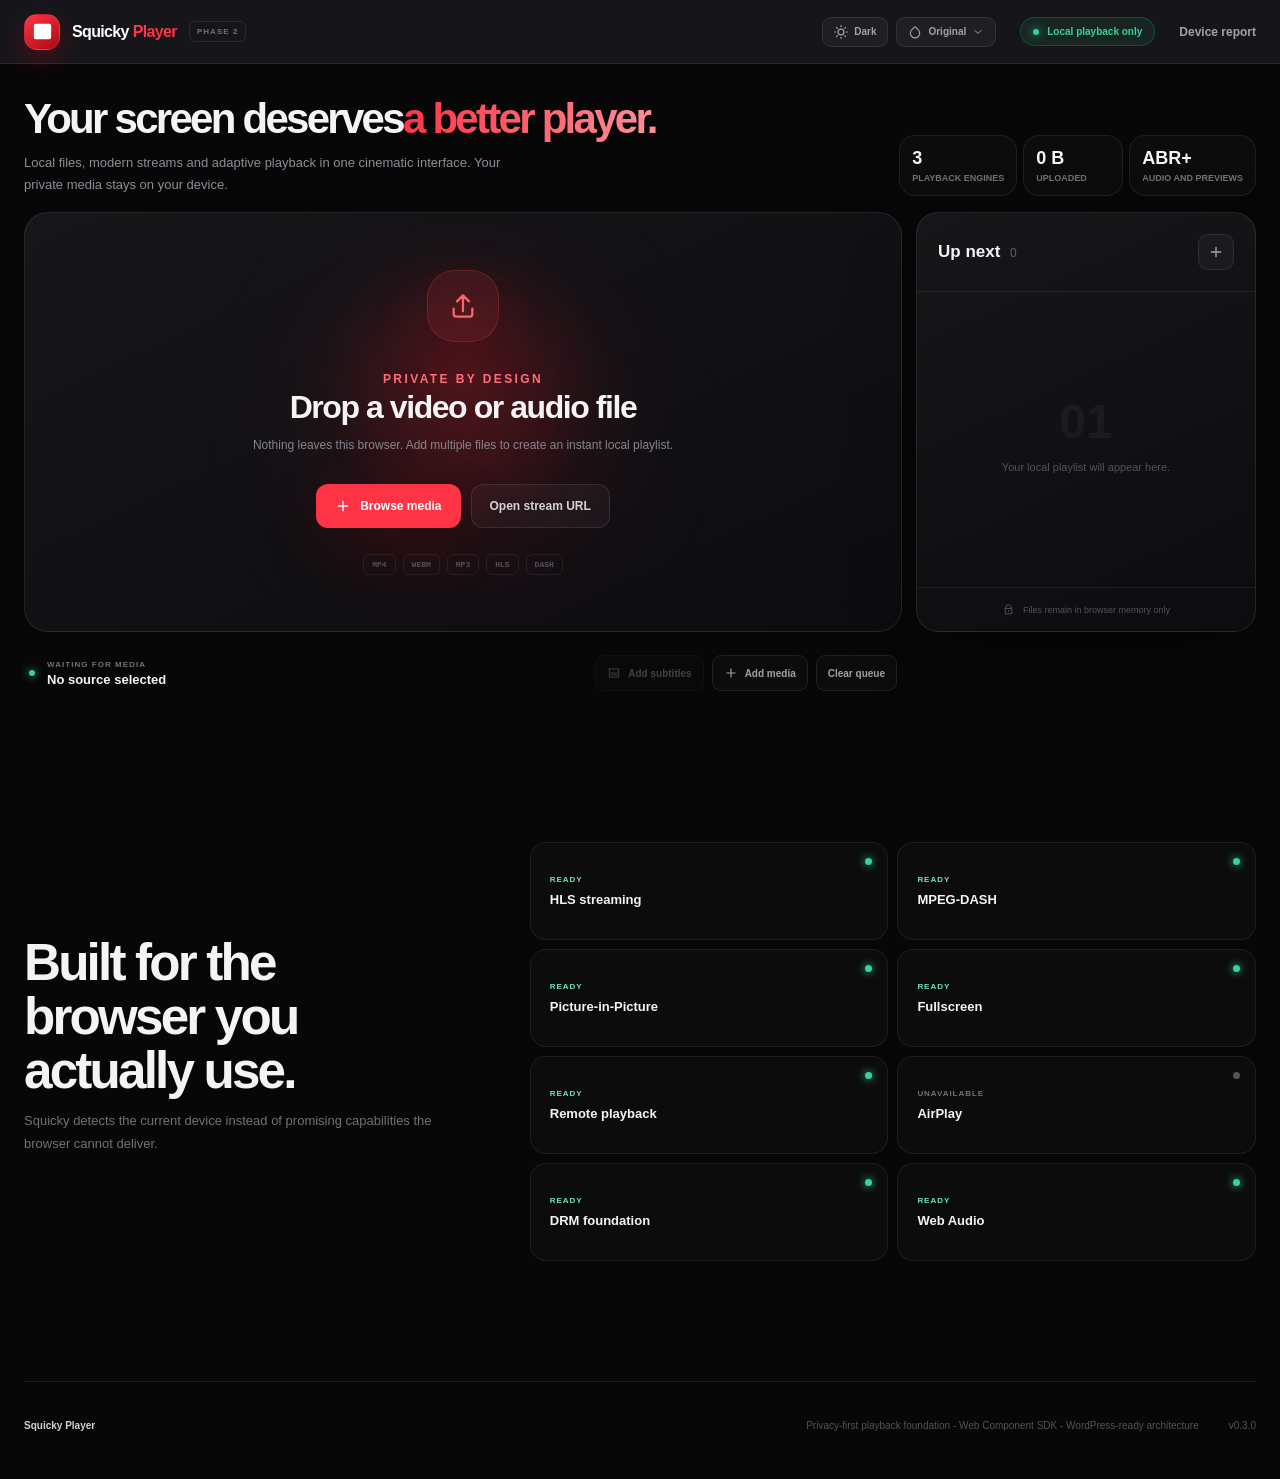
==== commit 0326d0b7: "polish: UI improvements and keyboard shortcut fix - Single line heading (no line break) - Changed 'Z" ====
--- a/web/index.html
+++ b/web/index.html
@@ -24,7 +24,7 @@
         <span class="alpha">PHASE 2</span>
       </a>
       <nav class="header-actions" aria-label="Product links">
-        <span class="privacy-chip"><i></i> Zero-upload mode</span>
+        <span class="privacy-chip" title="Your files stay on your device - nothing is uploaded to any server"><i></i> Local playback only</span>
         <a href="#capabilities">Device report</a>
       </nav>
     </header>
--- a/web/compact-layout.css
+++ b/web/compact-layout.css
@@ -9,11 +9,15 @@
   gap: 24px !important;
 }
 
-/* Smaller heading */
+/* Single line heading */
 .hero h1 {
   font-size: clamp(28px, 4vw, 42px) !important;
   line-height: 1.1 !important;
   margin: 8px 0 0 !important;
+}
+
+.hero h1 br {
+  display: none !important;
 }
 
 /* Compact hero text */
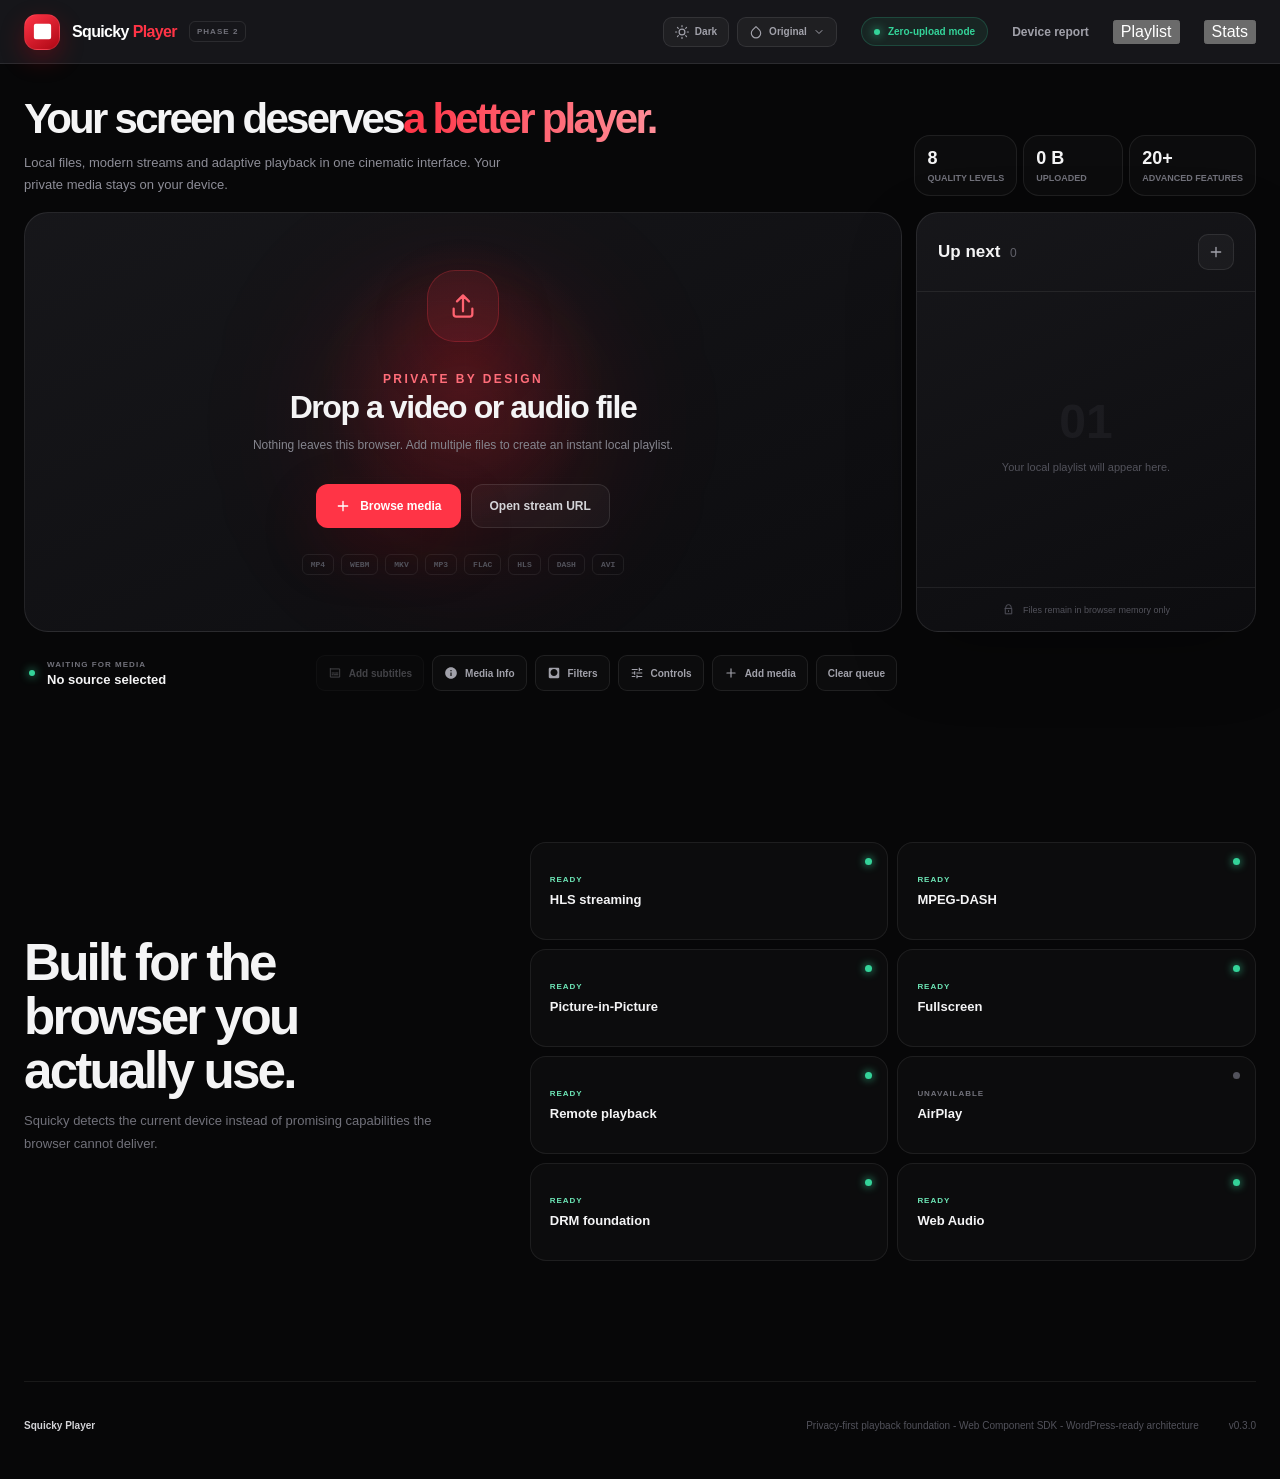
==== commit e45c52fa: "feat: Sprint 5 - Final integration of all Phase 2 modules into index.html - Add all Phase 2 CSS file" ====
--- a/web/index.html
+++ b/web/index.html
@@ -12,6 +12,13 @@
     <link rel="stylesheet" href="./enhanced-controls.css">
     <link rel="stylesheet" href="./mobile-enhancements.css">
     <link rel="stylesheet" href="./compact-layout.css">
+    <link rel="stylesheet" href="./phase2-styles/quality-ui.css">
+    <link rel="stylesheet" href="./phase2-styles/media-info-panel.css">
+    <link rel="stylesheet" href="./phase2-styles/playlist-ui.css">
+    <link rel="stylesheet" href="./phase2-styles/subtitle-styles.css">
+    <link rel="stylesheet" href="./phase2-styles/timeline-ui.css">
+    <link rel="stylesheet" href="./phase2-styles/advanced-controls.css">
+    <link rel="stylesheet" href="./phase2-styles/stats-dashboard.css">
   </head>
   <body>
     <div class="noise" aria-hidden="true"></div>
@@ -24,8 +31,10 @@
         <span class="alpha">PHASE 2</span>
       </a>
       <nav class="header-actions" aria-label="Product links">
-        <span class="privacy-chip" title="Your files stay on your device - nothing is uploaded to any server"><i></i> Local playback only</span>
+        <span class="privacy-chip"><i></i> Zero-upload mode</span>
         <a href="#capabilities">Device report</a>
+        <button id="playlistToggle" class="header-btn" type="button" title="Playlist">Playlist</button>
+        <button id="analyticsToggle" class="header-btn" type="button" title="Statistics">Stats</button>
       </nav>
     </header>
 
@@ -37,9 +46,9 @@
           <p class="hero-lede">Local files, modern streams and adaptive playback in one cinematic interface. Your private media stays on your device.</p>
         </div>
         <div class="hero-stats" aria-label="Core player features">
-          <div><strong>3</strong><span>Playback engines</span></div>
+          <div><strong>8</strong><span>Quality levels</span></div>
           <div><strong>0 B</strong><span>Uploaded</span></div>
-          <div><strong>ABR+</strong><span>Audio and previews</span></div>
+          <div><strong>20+</strong><span>Advanced features</span></div>
         </div>
       </section>
 
@@ -60,7 +69,7 @@
               </button>
               <button id="urlButton" class="button ghost" type="button">Open stream URL</button>
             </div>
-            <div class="format-row"><span>MP4</span><span>WEBM</span><span>MP3</span><span>HLS</span><span>DASH</span></div>
+            <div class="format-row"><span>MP4</span><span>WEBM</span><span>MKV</span><span>MP3</span><span>FLAC</span><span>HLS</span><span>DASH</span><span>AVI</span></div>
           </div>
 
           <squicky-player id="player" class="is-hidden"></squicky-player>
@@ -77,6 +86,18 @@
               <button id="subtitleButton" type="button" title="Load SRT or VTT subtitles" disabled>
                 <svg viewBox="0 0 24 24"><path d="M4 5h16v14H4V5Zm3 7h4m2 0h4M7 15h2m2 0h6" fill="none" stroke="currentColor" stroke-linecap="round" stroke-linejoin="round" stroke-width="1.7"/></svg>
                 Add subtitles
+              </button>
+              <button id="mediaInfoButton" type="button" title="Media information">
+                <svg viewBox="0 0 24 24"><path d="M12 2C6.48 2 2 6.48 2 12s4.48 10 10 10 10-4.48 10-10S17.52 2 12 2zm1 15h-2v-6h2v6zm0-8h-2V7h2v2z" fill="currentColor"/></svg>
+                Media Info
+              </button>
+              <button id="filtersButton" type="button" title="Video filters">
+                <svg viewBox="0 0 24 24"><path d="M19 3H5c-1.1 0-2 .9-2 2v14c0 1.1.9 2 2 2h14c1.1 0 2-.9 2-2V5c0-1.1-.9-2-2-2zm-7 14c-3.31 0-6-2.69-6-6s2.69-6 6-6 6 2.69 6 6-2.69 6-6 6z" fill="currentColor"/></svg>
+                Filters
+              </button>
+              <button id="advancedControlsButton" type="button" title="Advanced controls">
+                <svg viewBox="0 0 24 24"><path d="M3 17v2h6v-2H3zM3 5v2h10V5H3zm10 16v-2h8v-2h-8v-2h-2v6h2zM7 9v2H3v2h4v2h2V9H7zm14 4v-2H11v2h10zm-6-4h2V7h4V5h-4V3h-2v6z" fill="currentColor"/></svg>
+                Controls
               </button>
               <button id="addMediaButton" type="button" title="Add media">
                 <svg viewBox="0 0 24 24"><path d="M12 5v14M5 12h14" fill="none" stroke="currentColor" stroke-linecap="round" stroke-width="2"/></svg>
@@ -133,6 +154,18 @@
     <script src="./theme-switcher.js"></script>
     <script src="./enhanced-controls.js"></script>
     <script src="./optimized-playback.js"></script>
+    <!-- Phase 2 Modules -->
+    <script src="./phase2/format-detector.js"></script>
+    <script src="./phase2/quality-manager.js"></script>
+    <script src="./phase2/media-info-panel.js"></script>
+    <script src="./phase2/playlist-manager.js"></script>
+    <script src="./phase2/subtitle-manager.js"></script>
+    <script src="./phase2/timeline-enhancements.js"></script>
+    <script src="./phase2/performance.js"></script>
+    <script src="./phase2/advanced-controls.js"></script>
+    <script src="./phase2/video-filters.js"></script>
+    <script src="./phase2/analytics.js"></script>
+    <script src="./phase2/phase2-bootstrap.js"></script>
 
     <dialog id="urlDialog">
       <form id="urlForm" method="dialog">
--- a/web/phase2-styles/quality-ui.css
+++ b/web/phase2-styles/quality-ui.css
@@ -0,0 +1,347 @@
+/**
+ * Quality UI Styles
+ * Enhanced quality selector and indicators for Phase 2
+ */
+
+/* Quality Selector Enhancement */
+.quality-menu {
+  max-height: 400px;
+  overflow-y: auto;
+  scrollbar-width: thin;
+  scrollbar-color: var(--control-hover) var(--control-bg);
+}
+
+.quality-menu::-webkit-scrollbar {
+  width: 6px;
+}
+
+.quality-menu::-webkit-scrollbar-track {
+  background: var(--control-bg);
+  border-radius: 3px;
+}
+
+.quality-menu::-webkit-scrollbar-thumb {
+  background: var(--control-hover);
+  border-radius: 3px;
+}
+
+/* Quality Item */
+.quality-item {
+  display: flex;
+  align-items: center;
+  justify-content: space-between;
+  padding: 10px 14px;
+  cursor: pointer;
+  transition: all 0.2s ease;
+  border-radius: 6px;
+  margin: 2px 0;
+}
+
+.quality-item:hover {
+  background: var(--control-hover);
+}
+
+.quality-item.active {
+  background: var(--brand-primary);
+  color: white;
+}
+
+.quality-item-label {
+  display: flex;
+  align-items: center;
+  gap: 8px;
+  font-size: 14px;
+  font-weight: 500;
+}
+
+.quality-badge {
+  display: inline-block;
+  padding: 2px 8px;
+  border-radius: 4px;
+  font-size: 10px;
+  font-weight: 700;
+  text-transform: uppercase;
+  letter-spacing: 0.5px;
+}
+
+.quality-badge.SD {
+  background: rgba(136, 136, 136, 0.2);
+  color: #888;
+}
+
+.quality-badge.HD {
+  background: rgba(30, 144, 255, 0.2);
+  color: #1e90ff;
+}
+
+.quality-badge.Full.HD,
+.quality-badge[data-badge="Full HD"] {
+  background: rgba(0, 188, 212, 0.2);
+  color: #00bcd4;
+}
+
+.quality-badge[data-badge="2K"] {
+  background: rgba(156, 39, 176, 0.2);
+  color: #9c27b0;
+}
+
+.quality-badge[data-badge="4K"] {
+  background: rgba(255, 87, 34, 0.2);
+  color: #ff5722;
+}
+
+.quality-badge.AUTO {
+  background: rgba(76, 175, 80, 0.2);
+  color: #4caf50;
+}
+
+/* Quality Indicator (in controls) */
+.quality-indicator {
+  display: flex;
+  align-items: center;
+  gap: 4px;
+  padding: 4px 8px;
+  border-radius: 4px;
+  background: rgba(0, 0, 0, 0.3);
+  font-size: 11px;
+  font-weight: 600;
+  letter-spacing: 0.3px;
+}
+
+.quality-indicator.auto::after {
+  content: "AUTO";
+  margin-left: 4px;
+  opacity: 0.7;
+  font-size: 9px;
+}
+
+/* Quality Toast */
+.quality-toast {
+  position: fixed;
+  top: 50%;
+  left: 50%;
+  transform: translate(-50%, -50%) scale(0.8);
+  background: rgba(0, 0, 0, 0.9);
+  color: white;
+  padding: 16px 24px;
+  border-radius: 12px;
+  display: flex;
+  align-items: center;
+  gap: 12px;
+  opacity: 0;
+  transition: all 0.3s cubic-bezier(0.4, 0, 0.2, 1);
+  pointer-events: none;
+  z-index: 10000;
+  backdrop-filter: blur(10px);
+  box-shadow: 0 8px 32px rgba(0, 0, 0, 0.4);
+}
+
+.quality-toast.show {
+  opacity: 1;
+  transform: translate(-50%, -50%) scale(1);
+}
+
+.quality-toast-icon {
+  font-size: 18px;
+  font-weight: 700;
+  padding: 4px 10px;
+  border-radius: 6px;
+  background: var(--brand-primary);
+}
+
+.quality-toast-label {
+  font-size: 16px;
+  font-weight: 600;
+}
+
+/* Buffer Health Indicator */
+.buffer-health-indicator {
+  position: absolute;
+  bottom: 100%;
+  left: 0;
+  right: 0;
+  height: 3px;
+  background: rgba(255, 255, 255, 0.1);
+  overflow: hidden;
+  opacity: 0;
+  transition: opacity 0.3s ease;
+}
+
+.player-controls:hover .buffer-health-indicator {
+  opacity: 1;
+}
+
+.buffer-health-bar {
+  height: 100%;
+  background: linear-gradient(90deg, #f44336 0%, #ff9800 50%, #4caf50 100%);
+  transition: width 0.3s ease, background 0.3s ease;
+}
+
+.buffer-health-bar.low {
+  background: #f44336;
+}
+
+.buffer-health-bar.medium {
+  background: #ff9800;
+}
+
+.buffer-health-bar.high {
+  background: #4caf50;
+}
+
+/* Bandwidth Display */
+.bandwidth-display {
+  position: absolute;
+  top: -30px;
+  right: 0;
+  padding: 4px 8px;
+  background: rgba(0, 0, 0, 0.8);
+  border-radius: 4px;
+  font-size: 11px;
+  font-weight: 500;
+  opacity: 0;
+  transform: translateY(5px);
+  transition: all 0.2s ease;
+  pointer-events: none;
+  white-space: nowrap;
+}
+
+.quality-button:hover .bandwidth-display {
+  opacity: 1;
+  transform: translateY(0);
+}
+
+.bandwidth-value {
+  color: var(--brand-primary);
+  font-weight: 700;
+}
+
+/* Quality Menu Header */
+.quality-menu-header {
+  padding: 12px 14px;
+  border-bottom: 1px solid var(--control-hover);
+  margin-bottom: 8px;
+  display: flex;
+  justify-content: space-between;
+  align-items: center;
+}
+
+.quality-menu-title {
+  font-size: 12px;
+  font-weight: 600;
+  text-transform: uppercase;
+  letter-spacing: 0.5px;
+  opacity: 0.7;
+}
+
+.quality-auto-toggle {
+  display: flex;
+  align-items: center;
+  gap: 6px;
+  padding: 4px 10px;
+  border-radius: 4px;
+  font-size: 11px;
+  font-weight: 600;
+  cursor: pointer;
+  transition: all 0.2s ease;
+  background: rgba(76, 175, 80, 0.1);
+  color: #4caf50;
+}
+
+.quality-auto-toggle:hover {
+  background: rgba(76, 175, 80, 0.2);
+}
+
+.quality-auto-toggle.active {
+  background: var(--brand-primary);
+  color: white;
+}
+
+/* Resolution Details */
+.quality-resolution {
+  font-size: 11px;
+  opacity: 0.6;
+  font-weight: 400;
+}
+
+/* Bitrate Info */
+.quality-bitrate {
+  font-size: 10px;
+  opacity: 0.5;
+  margin-left: auto;
+}
+
+/* Mobile Optimizations */
+@media (max-width: 768px) {
+  .quality-menu {
+    max-height: 300px;
+  }
+
+  .quality-item {
+    padding: 12px 16px;
+    font-size: 15px;
+  }
+
+  .quality-toast {
+    padding: 14px 20px;
+  }
+
+  .quality-toast-icon {
+    font-size: 16px;
+  }
+
+  .quality-toast-label {
+    font-size: 15px;
+  }
+}
+
+/* Tablet */
+@media (min-width: 769px) and (max-width: 1024px) {
+  .quality-menu {
+    max-height: 350px;
+  }
+}
+
+/* Animation */
+@keyframes qualityPulse {
+  0%, 100% {
+    opacity: 1;
+  }
+  50% {
+    opacity: 0.5;
+  }
+}
+
+.quality-changing .quality-indicator {
+  animation: qualityPulse 1s ease-in-out;
+}
+
+/* Dark/Light Mode Adjustments */
+[data-mode="light"] .quality-toast {
+  background: rgba(255, 255, 255, 0.95);
+  color: var(--text-primary);
+  box-shadow: 0 8px 32px rgba(0, 0, 0, 0.15);
+}
+
+[data-mode="light"] .buffer-health-indicator {
+  background: rgba(0, 0, 0, 0.05);
+}
+
+[data-mode="light"] .bandwidth-display {
+  background: rgba(255, 255, 255, 0.95);
+  color: var(--text-primary);
+  box-shadow: 0 4px 12px rgba(0, 0, 0, 0.1);
+}
+
+/* Accessibility */
+@media (prefers-reduced-motion: reduce) {
+  .quality-toast,
+  .quality-item,
+  .bandwidth-display {
+    transition: none;
+  }
+
+  .quality-changing .quality-indicator {
+    animation: none;
+  }
+}
--- a/web/phase2-styles/media-info-panel.css
+++ b/web/phase2-styles/media-info-panel.css
@@ -0,0 +1,417 @@
+/**
+ * Media Info Panel Styles
+ * Displays detailed media information overlay
+ */
+
+.media-info-panel {
+  position: fixed;
+  top: 0;
+  left: 0;
+  width: 100%;
+  height: 100%;
+  background: rgba(0, 0, 0, 0.85);
+  backdrop-filter: blur(10px);
+  z-index: 9999;
+  display: flex;
+  align-items: center;
+  justify-content: center;
+  opacity: 0;
+  pointer-events: none;
+  transition: opacity 0.3s ease;
+  padding: 20px;
+}
+
+.media-info-panel.visible {
+  opacity: 1;
+  pointer-events: auto;
+}
+
+.media-info-panel > div {
+  background: var(--bg-secondary);
+  border-radius: 16px;
+  max-width: 600px;
+  width: 100%;
+  max-height: 80vh;
+  overflow: hidden;
+  box-shadow: 0 20px 60px rgba(0, 0, 0, 0.5);
+  transform: scale(0.9);
+  transition: transform 0.3s cubic-bezier(0.4, 0, 0.2, 1);
+}
+
+.media-info-panel.visible > div {
+  transform: scale(1);
+}
+
+/* Header */
+.media-info-header {
+  display: flex;
+  align-items: center;
+  justify-content: space-between;
+  padding: 20px 24px;
+  border-bottom: 1px solid var(--control-hover);
+  background: var(--bg-primary);
+}
+
+.media-info-header h3 {
+  font-size: 20px;
+  font-weight: 700;
+  color: var(--text-primary);
+  margin: 0;
+  display: flex;
+  align-items: center;
+  gap: 10px;
+}
+
+.media-info-close {
+  width: 36px;
+  height: 36px;
+  border-radius: 50%;
+  background: var(--control-bg);
+  border: none;
+  color: var(--text-primary);
+  font-size: 24px;
+  line-height: 1;
+  cursor: pointer;
+  transition: all 0.2s ease;
+  display: flex;
+  align-items: center;
+  justify-content: center;
+}
+
+.media-info-close:hover {
+  background: var(--control-hover);
+  transform: rotate(90deg);
+}
+
+/* Content */
+.media-info-content {
+  padding: 24px;
+  max-height: calc(80vh - 140px);
+  overflow-y: auto;
+  scrollbar-width: thin;
+  scrollbar-color: var(--control-hover) transparent;
+}
+
+.media-info-content::-webkit-scrollbar {
+  width: 8px;
+}
+
+.media-info-content::-webkit-scrollbar-track {
+  background: transparent;
+}
+
+.media-info-content::-webkit-scrollbar-thumb {
+  background: var(--control-hover);
+  border-radius: 4px;
+}
+
+/* Loading State */
+.media-info-loading {
+  text-align: center;
+  padding: 60px 20px;
+}
+
+.media-info-loading .spinner {
+  width: 48px;
+  height: 48px;
+  border: 4px solid var(--control-hover);
+  border-top-color: var(--brand-primary);
+  border-radius: 50%;
+  animation: spin 0.8s linear infinite;
+  margin: 0 auto 20px;
+}
+
+@keyframes spin {
+  to { transform: rotate(360deg); }
+}
+
+.media-info-loading p {
+  color: var(--text-secondary);
+  font-size: 14px;
+  margin: 0;
+}
+
+/* Sections */
+.media-info-section {
+  margin-bottom: 28px;
+}
+
+.media-info-section:last-of-type {
+  margin-bottom: 0;
+}
+
+.media-info-section h4 {
+  font-size: 14px;
+  font-weight: 700;
+  color: var(--text-primary);
+  margin: 0 0 16px 0;
+  text-transform: uppercase;
+  letter-spacing: 0.5px;
+  display: flex;
+  align-items: center;
+  gap: 8px;
+  opacity: 0.8;
+}
+
+/* Info Grid */
+.info-grid {
+  display: grid;
+  grid-template-columns: repeat(2, 1fr);
+  gap: 16px;
+}
+
+.info-item {
+  display: flex;
+  flex-direction: column;
+  gap: 6px;
+}
+
+.info-item.full-width {
+  grid-column: 1 / -1;
+}
+
+.info-label {
+  font-size: 12px;
+  font-weight: 600;
+  color: var(--text-secondary);
+  text-transform: uppercase;
+  letter-spacing: 0.3px;
+  opacity: 0.7;
+}
+
+.info-value {
+  font-size: 15px;
+  font-weight: 500;
+  color: var(--text-primary);
+  word-break: break-word;
+}
+
+.info-value.filename {
+  font-family: 'Courier New', monospace;
+  font-size: 13px;
+  background: var(--control-bg);
+  padding: 8px 12px;
+  border-radius: 6px;
+  word-break: break-all;
+}
+
+/* Status Indicators */
+.info-value.compatible {
+  color: #4caf50;
+  font-weight: 700;
+}
+
+.info-value.incompatible {
+  color: #f44336;
+  font-weight: 700;
+}
+
+.info-value.unknown {
+  color: #ff9800;
+  font-weight: 700;
+}
+
+/* Warning */
+.info-warning {
+  display: flex;
+  align-items: flex-start;
+  gap: 8px;
+  padding: 12px;
+  background: rgba(255, 152, 0, 0.1);
+  border-left: 3px solid #ff9800;
+  border-radius: 6px;
+  font-size: 13px;
+  color: #ff9800;
+  line-height: 1.5;
+}
+
+/* Quality Badge in Info */
+.info-value .quality-badge {
+  display: inline-block;
+  padding: 4px 10px;
+  border-radius: 4px;
+  font-size: 11px;
+  font-weight: 700;
+  text-transform: uppercase;
+  letter-spacing: 0.5px;
+  margin-left: 8px;
+}
+
+.quality-badge.low {
+  background: rgba(244, 67, 54, 0.2);
+  color: #f44336;
+}
+
+.quality-badge.medium {
+  background: rgba(255, 152, 0, 0.2);
+  color: #ff9800;
+}
+
+.quality-badge.high {
+  background: rgba(33, 150, 243, 0.2);
+  color: #2196f3;
+}
+
+.quality-badge.ultra {
+  background: rgba(156, 39, 176, 0.2);
+  color: #9c27b0;
+}
+
+/* Actions */
+.media-info-actions {
+  display: flex;
+  gap: 12px;
+  padding: 20px 24px;
+  border-top: 1px solid var(--control-hover);
+  background: var(--bg-primary);
+}
+
+.media-info-actions button {
+  flex: 1;
+  padding: 12px 20px;
+  border-radius: 8px;
+  font-size: 14px;
+  font-weight: 600;
+  cursor: pointer;
+  transition: all 0.2s ease;
+  border: none;
+}
+
+.btn-primary {
+  background: var(--brand-primary);
+  color: white;
+}
+
+.btn-primary:hover {
+  background: var(--brand-primary-dark);
+  transform: translateY(-1px);
+  box-shadow: 0 4px 12px rgba(0, 0, 0, 0.2);
+}
+
+.btn-secondary {
+  background: var(--control-bg);
+  color: var(--text-primary);
+}
+
+.btn-secondary:hover {
+  background: var(--control-hover);
+}
+
+/* Copy Toast */
+.copy-toast {
+  position: fixed;
+  bottom: 80px;
+  left: 50%;
+  transform: translateX(-50%) translateY(20px);
+  background: rgba(76, 175, 80, 0.95);
+  color: white;
+  padding: 12px 24px;
+  border-radius: 8px;
+  font-size: 14px;
+  font-weight: 600;
+  opacity: 0;
+  transition: all 0.3s cubic-bezier(0.4, 0, 0.2, 1);
+  pointer-events: none;
+  z-index: 10001;
+  box-shadow: 0 4px 16px rgba(0, 0, 0, 0.3);
+}
+
+.copy-toast.show {
+  opacity: 1;
+  transform: translateX(-50%) translateY(0);
+}
+
+/* Mobile Responsive */
+@media (max-width: 768px) {
+  .media-info-panel {
+    padding: 0;
+  }
+
+  .media-info-panel > div {
+    max-width: 100%;
+    max-height: 100vh;
+    border-radius: 0;
+  }
+
+  .media-info-header {
+    padding: 16px 20px;
+  }
+
+  .media-info-header h3 {
+    font-size: 18px;
+  }
+
+  .media-info-content {
+    padding: 20px;
+    max-height: calc(100vh - 140px);
+  }
+
+  .info-grid {
+    grid-template-columns: 1fr;
+    gap: 14px;
+  }
+
+  .info-item {
+    grid-column: 1 / -1;
+  }
+
+  .media-info-actions {
+    padding: 16px 20px;
+    flex-direction: column;
+  }
+
+  .media-info-actions button {
+    width: 100%;
+  }
+}
+
+/* Tablet */
+@media (min-width: 769px) and (max-width: 1024px) {
+  .media-info-panel > div {
+    max-width: 500px;
+  }
+
+  .info-grid {
+    gap: 14px;
+  }
+}
+
+/* Dark/Light Mode */
+[data-mode="light"] .media-info-panel {
+  background: rgba(255, 255, 255, 0.95);
+}
+
+[data-mode="light"] .info-value.filename {
+  background: rgba(0, 0, 0, 0.05);
+}
+
+[data-mode="light"] .info-warning {
+  background: rgba(255, 152, 0, 0.08);
+}
+
+/* Accessibility */
+@media (prefers-reduced-motion: reduce) {
+  .media-info-panel,
+  .media-info-panel > div,
+  .media-info-close,
+  .copy-toast,
+  .btn-primary {
+    transition: none;
+  }
+
+  .media-info-loading .spinner {
+    animation: none;
+    border-top-color: var(--brand-primary);
+  }
+}
+
+/* High Contrast Mode */
+@media (prefers-contrast: high) {
+  .media-info-panel {
+    background: rgba(0, 0, 0, 0.95);
+  }
+
+  .info-warning {
+    border-width: 4px;
+  }
+}
--- a/web/phase2-styles/playlist-ui.css
+++ b/web/phase2-styles/playlist-ui.css
@@ -0,0 +1,419 @@
+/**
+ * Playlist UI Styles
+ * Sidebar/panel styles with drag-drop support, mobile bottom sheet
+ */
+
+/* Playlist Panel */
+.playlist-panel {
+  position: fixed;
+  top: 0;
+  right: -380px;
+  width: 360px;
+  height: 100vh;
+  background: var(--bg-elevated);
+  border-left: 1px solid var(--surface-border);
+  box-shadow: var(--shadow-lg);
+  display: flex;
+  flex-direction: column;
+  z-index: 1000;
+  transition: right 0.3s cubic-bezier(0.4, 0, 0.2, 1);
+  overflow: hidden;
+}
+
+.playlist-panel.visible {
+  right: 0;
+}
+
+/* Header */
+.playlist-header {
+  display: flex;
+  align-items: center;
+  justify-content: space-between;
+  padding: 16px 20px;
+  border-bottom: 1px solid var(--surface-border);
+  background: var(--bg-secondary);
+  flex-shrink: 0;
+}
+
+.playlist-title {
+  font-size: 16px;
+  font-weight: 600;
+  color: var(--text-primary);
+  margin: 0;
+}
+
+.playlist-controls {
+  display: flex;
+  align-items: center;
+  gap: 4px;
+  position: relative;
+}
+
+/* Buttons */
+.playlist-btn {
+  display: flex;
+  align-items: center;
+  justify-content: center;
+  width: 32px;
+  height: 32px;
+  border: none;
+  border-radius: 6px;
+  background: transparent;
+  color: var(--text-secondary);
+  cursor: pointer;
+  transition: all 0.2s ease;
+  padding: 0;
+}
+
+.playlist-btn:hover {
+  background: var(--control-hover);
+  color: var(--text-primary);
+}
+
+.playlist-btn.active {
+  background: var(--brand-primary);
+  color: white;
+}
+
+.playlist-shuffle-btn[data-active="true"],
+.playlist-repeat-btn[data-mode="all"],
+.playlist-repeat-btn[data-mode="one"] {
+  background: var(--brand-primary);
+  color: white;
+}
+
+.repeat-one-indicator {
+  position: absolute;
+  top: -2px;
+  right: -2px;
+  font-size: 9px;
+  font-weight: 700;
+  background: var(--brand-primary);
+  color: white;
+  width: 14px;
+  height: 14px;
+  border-radius: 50%;
+  display: flex;
+  align-items: center;
+  justify-content: center;
+}
+
+.playlist-repeat-btn {
+  position: relative;
+}
+
+/* Clear button */
+.playlist-clear-btn {
+  width: auto;
+  padding: 4px 12px;
+  font-size: 12px;
+  font-weight: 500;
+}
+
+/* Items Container */
+.playlist-items-container {
+  flex: 1;
+  overflow-y: auto;
+  padding: 8px;
+  scrollbar-width: thin;
+  scrollbar-color: var(--control-hover) transparent;
+}
+
+.playlist-items-container::-webkit-scrollbar {
+  width: 6px;
+}
+
+.playlist-items-container::-webkit-scrollbar-track {
+  background: transparent;
+}
+
+.playlist-items-container::-webkit-scrollbar-thumb {
+  background: var(--control-hover);
+  border-radius: 3px;
+}
+
+/* Playlist Item */
+.playlist-item {
+  display: flex;
+  align-items: center;
+  gap: 10px;
+  padding: 8px 10px;
+  border-radius: 8px;
+  cursor: pointer;
+  transition: all 0.2s ease;
+  margin-bottom: 4px;
+  position: relative;
+  user-select: none;
+}
+
+.playlist-item:hover {
+  background: var(--control-hover);
+}
+
+.playlist-item.active {
+  background: var(--control-active);
+  border-left: 3px solid var(--brand-primary);
+}
+
+.playlist-item.active .playlist-item-title {
+  color: var(--brand-primary);
+  font-weight: 600;
+}
+
+/* Drag states */
+.playlist-item.dragging {
+  opacity: 0.5;
+  transform: scale(0.98);
+}
+
+.playlist-item.drag-over {
+  border-top: 2px solid var(--brand-primary);
+  padding-top: 6px;
+}
+
+/* Drag Handle */
+.playlist-item-drag-handle {
+  display: flex;
+  align-items: center;
+  justify-content: center;
+  width: 16px;
+  height: 24px;
+  color: var(--text-tertiary);
+  cursor: grab;
+  flex-shrink: 0;
+  opacity: 0.5;
+  transition: opacity 0.2s ease;
+}
+
+.playlist-item:hover .playlist-item-drag-handle {
+  opacity: 1;
+}
+
+.playlist-item-drag-handle:active {
+  cursor: grabbing;
+}
+
+/* Thumbnail */
+.playlist-item-thumbnail {
+  width: 48px;
+  height: 28px;
+  border-radius: 4px;
+  overflow: hidden;
+  background: var(--surface-200);
+  flex-shrink: 0;
+}
+
+.playlist-item-thumbnail img {
+  width: 100%;
+  height: 100%;
+  object-fit: cover;
+}
+
+.playlist-item-thumb-placeholder {
+  width: 100%;
+  height: 100%;
+  background: linear-gradient(135deg, var(--surface-200), var(--surface-300));
+}
+
+/* Item Info */
+.playlist-item-info {
+  flex: 1;
+  min-width: 0;
+  display: flex;
+  flex-direction: column;
+  gap: 2px;
+}
+
+.playlist-item-title {
+  font-size: 13px;
+  font-weight: 500;
+  color: var(--text-primary);
+  white-space: nowrap;
+  overflow: hidden;
+  text-overflow: ellipsis;
+}
+
+.playlist-item-duration {
+  font-size: 11px;
+  color: var(--text-tertiary);
+  font-variant-numeric: tabular-nums;
+}
+
+/* Remove button */
+.playlist-item-remove {
+  display: flex;
+  align-items: center;
+  justify-content: center;
+  width: 24px;
+  height: 24px;
+  border: none;
+  border-radius: 4px;
+  background: transparent;
+  color: var(--text-tertiary);
+  cursor: pointer;
+  opacity: 0;
+  transition: all 0.2s ease;
+  flex-shrink: 0;
+}
+
+.playlist-item:hover .playlist-item-remove {
+  opacity: 1;
+}
+
+.playlist-item-remove:hover {
+  background: var(--error);
+  color: white;
+}
+
+/* Empty State */
+.playlist-empty {
+  display: flex;
+  flex-direction: column;
+  align-items: center;
+  justify-content: center;
+  padding: 40px 20px;
+  text-align: center;
+}
+
+.playlist-empty p {
+  color: var(--text-secondary);
+  font-size: 14px;
+  margin: 4px 0;
+}
+
+.playlist-empty-hint {
+  font-size: 12px !important;
+  color: var(--text-tertiary) !important;
+}
+
+/* Footer */
+.playlist-footer {
+  display: flex;
+  align-items: center;
+  justify-content: space-between;
+  padding: 12px 20px;
+  border-top: 1px solid var(--surface-border);
+  background: var(--bg-secondary);
+  flex-shrink: 0;
+}
+
+.playlist-count {
+  font-size: 12px;
+  color: var(--text-tertiary);
+}
+
+/* Export Menu */
+.playlist-export-menu {
+  position: absolute;
+  top: 100%;
+  right: 0;
+  margin-top: 4px;
+  background: var(--bg-elevated);
+  border: 1px solid var(--surface-border);
+  border-radius: 8px;
+  box-shadow: var(--shadow-md);
+  overflow: hidden;
+  z-index: 100;
+  min-width: 140px;
+}
+
+.playlist-export-option {
+  display: block;
+  width: 100%;
+  padding: 10px 16px;
+  border: none;
+  background: transparent;
+  color: var(--text-primary);
+  font-size: 13px;
+  text-align: left;
+  cursor: pointer;
+  transition: background 0.2s ease;
+}
+
+.playlist-export-option:hover {
+  background: var(--control-hover);
+}
+
+/* Dark/Light Mode */
+[data-mode="light"] .playlist-panel {
+  box-shadow: -4px 0 20px rgba(0, 0, 0, 0.08);
+}
+
+[data-mode="dark"] .playlist-panel {
+  box-shadow: -4px 0 20px rgba(0, 0, 0, 0.4);
+}
+
+[data-mode="light"] .playlist-item.active {
+  background: rgba(var(--brand-primary-rgb, 99, 102, 241), 0.08);
+}
+
+/* Mobile: Bottom Sheet */
+@media (max-width: 768px) {
+  .playlist-panel {
+    position: fixed;
+    top: auto;
+    bottom: -100%;
+    left: 0;
+    right: 0;
+    width: 100%;
+    height: 70vh;
+    border-left: none;
+    border-top: 1px solid var(--surface-border);
+    border-radius: 16px 16px 0 0;
+    transition: bottom 0.3s cubic-bezier(0.4, 0, 0.2, 1);
+  }
+
+  .playlist-panel.visible {
+    right: 0;
+    bottom: 0;
+  }
+
+  .playlist-header {
+    padding: 12px 16px;
+  }
+
+  .playlist-header::before {
+    content: '';
+    position: absolute;
+    top: 8px;
+    left: 50%;
+    transform: translateX(-50%);
+    width: 36px;
+    height: 4px;
+    background: var(--surface-300);
+    border-radius: 2px;
+  }
+
+  .playlist-item {
+    padding: 12px;
+  }
+
+  .playlist-item-thumbnail {
+    width: 56px;
+    height: 32px;
+  }
+
+  .playlist-item-title {
+    font-size: 14px;
+  }
+
+  .playlist-item-remove {
+    opacity: 1;
+  }
+
+  .playlist-item-drag-handle {
+    opacity: 1;
+  }
+}
+
+/* Reduced motion */
+@media (prefers-reduced-motion: reduce) {
+  .playlist-panel {
+    transition: none;
+  }
+
+  .playlist-item,
+  .playlist-btn {
+    transition: none;
+  }
+}
--- a/web/phase2-styles/subtitle-styles.css
+++ b/web/phase2-styles/subtitle-styles.css
@@ -0,0 +1,593 @@
+/**
+ * Subtitle Settings Panel Styles
+ * Slide-in panel with styling controls, sync offset, track list
+ */
+
+/* Panel Container */
+.subtitle-panel {
+  position: fixed;
+  top: 0;
+  left: -400px;
+  width: 380px;
+  height: 100vh;
+  background: var(--bg-elevated);
+  border-right: 1px solid var(--surface-border);
+  box-shadow: var(--shadow-lg);
+  display: flex;
+  flex-direction: column;
+  z-index: 1000;
+  transition: left 0.3s cubic-bezier(0.4, 0, 0.2, 1);
+  overflow: hidden;
+}
+
+.subtitle-panel.visible {
+  left: 0;
+}
+
+/* Header */
+.subtitle-panel-header {
+  display: flex;
+  align-items: center;
+  justify-content: space-between;
+  padding: 16px 20px;
+  border-bottom: 1px solid var(--surface-border);
+  background: var(--bg-secondary);
+  flex-shrink: 0;
+}
+
+.subtitle-panel-title {
+  font-size: 16px;
+  font-weight: 600;
+  color: var(--text-primary);
+  margin: 0;
+}
+
+.subtitle-panel-close {
+  display: flex;
+  align-items: center;
+  justify-content: center;
+  width: 32px;
+  height: 32px;
+  border: none;
+  border-radius: 6px;
+  background: transparent;
+  color: var(--text-secondary);
+  cursor: pointer;
+  transition: all 0.2s ease;
+}
+
+.subtitle-panel-close:hover {
+  background: var(--control-hover);
+  color: var(--text-primary);
+}
+
+/* Body */
+.subtitle-panel-body {
+  flex: 1;
+  overflow-y: auto;
+  padding: 16px 20px;
+  scrollbar-width: thin;
+  scrollbar-color: var(--control-hover) transparent;
+}
+
+.subtitle-panel-body::-webkit-scrollbar {
+  width: 6px;
+}
+
+.subtitle-panel-body::-webkit-scrollbar-thumb {
+  background: var(--control-hover);
+  border-radius: 3px;
+}
+
+/* Section */
+.subtitle-section {
+  margin-bottom: 24px;
+  padding-bottom: 20px;
+  border-bottom: 1px solid var(--surface-border);
+}
+
+.subtitle-section:last-child {
+  border-bottom: none;
+}
+
+.subtitle-section-title {
+  font-size: 13px;
+  font-weight: 600;
+  color: var(--text-primary);
+  margin: 0 0 12px 0;
+  text-transform: uppercase;
+  letter-spacing: 0.5px;
+}
+
+/* Track List */
+.subtitle-track-list {
+  display: flex;
+  flex-direction: column;
+  gap: 8px;
+  margin-bottom: 12px;
+}
+
+.subtitle-track-item {
+  display: flex;
+  align-items: center;
+  gap: 10px;
+  padding: 8px 12px;
+  background: var(--surface-100);
+  border-radius: 8px;
+  transition: background 0.2s ease;
+}
+
+.subtitle-track-item:hover {
+  background: var(--surface-200);
+}
+
+.subtitle-track-label {
+  flex: 1;
+  font-size: 13px;
+  color: var(--text-primary);
+  white-space: nowrap;
+  overflow: hidden;
+  text-overflow: ellipsis;
+}
+
+.subtitle-track-lang {
+  font-size: 11px;
+  color: var(--text-tertiary);
+  padding: 2px 6px;
+  background: var(--surface-200);
+  border-radius: 4px;
+}
+
+.subtitle-track-remove {
+  width: 20px;
+  height: 20px;
+  border: none;
+  border-radius: 4px;
+  background: transparent;
+  color: var(--text-tertiary);
+  cursor: pointer;
+  font-size: 12px;
+  display: flex;
+  align-items: center;
+  justify-content: center;
+  transition: all 0.2s ease;
+}
+
+.subtitle-track-remove:hover {
+  background: var(--error);
+  color: white;
+}
+
+/* Track Toggle Switch */
+.subtitle-track-toggle {
+  position: relative;
+  width: 36px;
+  height: 20px;
+  flex-shrink: 0;
+}
+
+.subtitle-track-toggle input {
+  opacity: 0;
+  width: 0;
+  height: 0;
+}
+
+.subtitle-track-switch {
+  position: absolute;
+  cursor: pointer;
+  top: 0;
+  left: 0;
+  right: 0;
+  bottom: 0;
+  background: var(--surface-300);
+  border-radius: 10px;
+  transition: background 0.3s ease;
+}
+
+.subtitle-track-switch::before {
+  content: '';
+  position: absolute;
+  width: 16px;
+  height: 16px;
+  left: 2px;
+  bottom: 2px;
+  background: white;
+  border-radius: 50%;
+  transition: transform 0.3s ease;
+}
+
+.subtitle-track-toggle input:checked + .subtitle-track-switch {
+  background: var(--brand-primary);
+}
+
+.subtitle-track-toggle input:checked + .subtitle-track-switch::before {
+  transform: translateX(16px);
+}
+
+/* Add Track Button */
+.subtitle-add-track-btn {
+  width: 100%;
+  padding: 10px;
+  border: 2px dashed var(--surface-border);
+  border-radius: 8px;
+  background: transparent;
+  color: var(--text-secondary);
+  font-size: 13px;
+  cursor: pointer;
+  transition: all 0.2s ease;
+}
+
+.subtitle-add-track-btn:hover {
+  border-color: var(--brand-primary);
+  color: var(--brand-primary);
+  background: rgba(var(--brand-primary-rgb, 99, 102, 241), 0.05);
+}
+
+.subtitle-no-tracks {
+  text-align: center;
+  padding: 16px;
+  color: var(--text-tertiary);
+  font-size: 13px;
+}
+
+/* Sync Controls */
+.subtitle-sync-controls {
+  display: flex;
+  align-items: center;
+  justify-content: center;
+  gap: 8px;
+  margin-bottom: 12px;
+}
+
+.subtitle-sync-btn {
+  padding: 6px 12px;
+  border: 1px solid var(--surface-border);
+  border-radius: 6px;
+  background: var(--surface-100);
+  color: var(--text-primary);
+  font-size: 12px;
+  font-weight: 500;
+  cursor: pointer;
+  transition: all 0.2s ease;
+}
+
+.subtitle-sync-btn:hover {
+  background: var(--control-hover);
+  border-color: var(--brand-primary);
+}
+
+.subtitle-sync-value {
+  font-size: 14px;
+  font-weight: 600;
+  color: var(--brand-primary);
+  min-width: 50px;
+  text-align: center;
+  font-variant-numeric: tabular-nums;
+}
+
+.subtitle-sync-slider {
+  width: 100%;
+  margin: 8px 0;
+  accent-color: var(--brand-primary);
+}
+
+.subtitle-sync-reset {
+  display: block;
+  margin: 8px auto 0;
+  padding: 4px 16px;
+  border: 1px solid var(--surface-border);
+  border-radius: 4px;
+  background: transparent;
+  color: var(--text-secondary);
+  font-size: 12px;
+  cursor: pointer;
+  transition: all 0.2s ease;
+}
+
+.subtitle-sync-reset:hover {
+  background: var(--control-hover);
+}
+
+/* Font Size Slider */
+.subtitle-fontsize-slider {
+  width: 100%;
+  accent-color: var(--brand-primary);
+}
+
+.subtitle-fontsize-value {
+  font-weight: 400;
+  color: var(--brand-primary);
+}
+
+/* Font Select */
+.subtitle-font-select {
+  width: 100%;
+  padding: 8px 12px;
+  border: 1px solid var(--surface-border);
+  border-radius: 6px;
+  background: var(--surface-100);
+  color: var(--text-primary);
+  font-size: 13px;
+  cursor: pointer;
+  appearance: none;
+  background-image: url("data:image/svg+xml,%3Csvg xmlns='http://www.w3.org/2000/svg' width='12' height='12' viewBox='0 0 24 24' fill='none' stroke='%23888' stroke-width='2'%3E%3Cpolyline points='6 9 12 15 18 9'%3E%3C/polyline%3E%3C/svg%3E");
+  background-repeat: no-repeat;
+  background-position: right 12px center;
+}
+
+/* Color Controls */
+.subtitle-color-row {
+  display: flex;
+  align-items: center;
+  justify-content: space-between;
+  margin-bottom: 10px;
+}
+
+.subtitle-color-row label {
+  font-size: 13px;
+  color: var(--text-secondary);
+}
+
+.subtitle-text-color,
+.subtitle-bg-color {
+  width: 36px;
+  height: 28px;
+  border: 2px solid var(--surface-border);
+  border-radius: 6px;
+  cursor: pointer;
+  padding: 0;
+}
+
+.subtitle-bg-controls {
+  display: flex;
+  align-items: center;
+  gap: 8px;
+}
+
+.subtitle-bg-opacity {
+  width: 80px;
+  accent-color: var(--brand-primary);
+}
+
+.subtitle-bg-opacity-value {
+  font-size: 12px;
+  color: var(--text-tertiary);
+  min-width: 32px;
+}
+
+/* Shadow Options */
+.subtitle-shadow-options {
+  display: flex;
+  flex-wrap: wrap;
+  gap: 6px;
+}
+
+.subtitle-shadow-btn {
+  padding: 6px 12px;
+  border: 1px solid var(--surface-border);
+  border-radius: 6px;
+  background: var(--surface-100);
+  color: var(--text-secondary);
+  font-size: 12px;
+  cursor: pointer;
+  transition: all 0.2s ease;
+}
+
+.subtitle-shadow-btn:hover {
+  background: var(--control-hover);
+}
+
+.subtitle-shadow-btn.active {
+  background: var(--brand-primary);
+  color: white;
+  border-color: var(--brand-primary);
+}
+
+/* Position Controls */
+.subtitle-position-controls {
+  display: flex;
+  gap: 6px;
+  margin-bottom: 12px;
+}
+
+.subtitle-pos-btn {
+  flex: 1;
+  padding: 8px 12px;
+  border: 1px solid var(--surface-border);
+  border-radius: 6px;
+  background: var(--surface-100);
+  color: var(--text-secondary);
+  font-size: 13px;
+  font-weight: 500;
+  cursor: pointer;
+  transition: all 0.2s ease;
+  text-align: center;
+}
+
+.subtitle-pos-btn:hover {
+  background: var(--control-hover);
+}
+
+.subtitle-pos-btn.active {
+  background: var(--brand-primary);
+  color: white;
+  border-color: var(--brand-primary);
+}
+
+.subtitle-offset-control {
+  display: flex;
+  align-items: center;
+  gap: 10px;
+}
+
+.subtitle-offset-control.hidden {
+  display: none;
+}
+
+.subtitle-offset-control label {
+  font-size: 12px;
+  color: var(--text-secondary);
+  white-space: nowrap;
+}
+
+.subtitle-offset-slider {
+  flex: 1;
+  accent-color: var(--brand-primary);
+}
+
+.subtitle-offset-value {
+  font-size: 12px;
+  color: var(--text-tertiary);
+  min-width: 30px;
+}
+
+/* Search */
+.subtitle-search-input {
+  width: 100%;
+  padding: 8px 12px;
+  border: 1px solid var(--surface-border);
+  border-radius: 6px;
+  background: var(--surface-100);
+  color: var(--text-primary);
+  font-size: 13px;
+  outline: none;
+  transition: border-color 0.2s ease;
+}
+
+.subtitle-search-input:focus {
+  border-color: var(--brand-primary);
+}
+
+.subtitle-search-input::placeholder {
+  color: var(--text-tertiary);
+}
+
+.subtitle-search-results {
+  margin-top: 8px;
+  max-height: 200px;
+  overflow-y: auto;
+}
+
+.subtitle-search-result {
+  display: flex;
+  align-items: flex-start;
+  gap: 8px;
+  padding: 8px 10px;
+  border-radius: 6px;
+  cursor: pointer;
+  transition: background 0.2s ease;
+}
+
+.subtitle-search-result:hover {
+  background: var(--control-hover);
+}
+
+.subtitle-search-time {
+  font-size: 11px;
+  font-weight: 600;
+  color: var(--brand-primary);
+  white-space: nowrap;
+  font-variant-numeric: tabular-nums;
+}
+
+.subtitle-search-text {
+  font-size: 12px;
+  color: var(--text-secondary);
+  line-height: 1.4;
+}
+
+.subtitle-search-empty {
+  text-align: center;
+  padding: 16px;
+  color: var(--text-tertiary);
+  font-size: 13px;
+}
+
+/* Dark/Light Mode */
+[data-mode="light"] .subtitle-panel {
+  box-shadow: 4px 0 20px rgba(0, 0, 0, 0.08);
+}
+
+[data-mode="dark"] .subtitle-panel {
+  box-shadow: 4px 0 20px rgba(0, 0, 0, 0.4);
+}
+
+[data-mode="light"] .subtitle-font-select {
+  background-color: white;
+}
+
+[data-mode="light"] .subtitle-search-input {
+  background-color: white;
+}
+
+/* Mobile Responsive */
+@media (max-width: 768px) {
+  .subtitle-panel {
+    position: fixed;
+    top: auto;
+    left: 0;
+    bottom: -100%;
+    width: 100%;
+    height: 80vh;
+    border-right: none;
+    border-top: 1px solid var(--surface-border);
+    border-radius: 16px 16px 0 0;
+    transition: bottom 0.3s cubic-bezier(0.4, 0, 0.2, 1);
+  }
+
+  .subtitle-panel.visible {
+    left: 0;
+    bottom: 0;
+  }
+
+  .subtitle-panel-header {
+    padding: 12px 16px;
+    position: relative;
+  }
+
+  .subtitle-panel-header::before {
+    content: '';
+    position: absolute;
+    top: 8px;
+    left: 50%;
+    transform: translateX(-50%);
+    width: 36px;
+    height: 4px;
+    background: var(--surface-300);
+    border-radius: 2px;
+  }
+
+  .subtitle-panel-body {
+    padding: 12px 16px;
+  }
+
+  .subtitle-sync-controls {
+    flex-wrap: wrap;
+  }
+
+  .subtitle-shadow-options {
+    flex-wrap: wrap;
+  }
+
+  .subtitle-position-controls {
+    flex-wrap: nowrap;
+  }
+}
+
+/* Reduced Motion */
+@media (prefers-reduced-motion: reduce) {
+  .subtitle-panel {
+    transition: none;
+  }
+
+  .subtitle-sync-btn,
+  .subtitle-shadow-btn,
+  .subtitle-pos-btn,
+  .subtitle-track-switch {
+    transition: none;
+  }
+
+  .subtitle-track-switch::before {
+    transition: none;
+  }
+}
--- a/web/phase2-styles/timeline-ui.css
+++ b/web/phase2-styles/timeline-ui.css
@@ -0,0 +1,421 @@
+/**
+ * Timeline Enhancement Styles
+ * Thumbnail preview, chapter markers, waveform, buffered regions, zoom
+ */
+
+/* Enhanced Timeline Container */
+.timeline-enhanced {
+  position: relative;
+  width: 100%;
+  margin-bottom: 4px;
+}
+
+/* Thumbnail Preview Popup */
+.timeline-preview-popup {
+  position: absolute;
+  bottom: calc(100% + 12px);
+  left: 0;
+  display: flex;
+  flex-direction: column;
+  align-items: center;
+  gap: 4px;
+  opacity: 0;
+  transform: translateY(4px);
+  transition: opacity 0.2s ease, transform 0.2s ease;
+  pointer-events: none;
+  z-index: 100;
+}
+
+.timeline-preview-popup.visible {
+  opacity: 1;
+  transform: translateY(0);
+}
+
+.timeline-preview-canvas {
+  width: 160px;
+  height: 90px;
+  border-radius: 6px;
+  background: var(--bg-elevated);
+  border: 2px solid var(--surface-border);
+  box-shadow: var(--shadow-md);
+  object-fit: cover;
+}
+
+.timeline-preview-time {
+  font-size: 11px;
+  font-weight: 600;
+  color: var(--text-primary);
+  background: var(--bg-elevated);
+  padding: 2px 8px;
+  border-radius: 4px;
+  border: 1px solid var(--surface-border);
+  box-shadow: var(--shadow-sm);
+  font-variant-numeric: tabular-nums;
+}
+
+/* Time Tooltip */
+.timeline-time-tooltip {
+  position: absolute;
+  bottom: calc(100% + 4px);
+  transform: translateX(-50%);
+  font-size: 11px;
+  font-weight: 600;
+  color: var(--text-primary);
+  background: var(--bg-elevated);
+  padding: 3px 8px;
+  border-radius: 4px;
+  border: 1px solid var(--surface-border);
+  box-shadow: var(--shadow-sm);
+  opacity: 0;
+  pointer-events: none;
+  white-space: nowrap;
+  z-index: 90;
+  font-variant-numeric: tabular-nums;
+  transition: opacity 0.15s ease;
+}
+
+.timeline-time-tooltip.visible {
+  opacity: 1;
+}
+
+/* Buffered Regions Overlay */
+.timeline-buffered-overlay {
+  position: absolute;
+  top: 0;
+  left: 0;
+  right: 0;
+  bottom: 0;
+  pointer-events: none;
+  border-radius: inherit;
+  overflow: hidden;
+  z-index: 1;
+}
+
+.buffered-region {
+  position: absolute;
+  top: 0;
+  bottom: 0;
+  background: var(--brand-primary);
+  opacity: 0.2;
+  border-radius: 2px;
+  transition: width 0.3s ease, left 0.3s ease;
+}
+
+/* Chapter Markers */
+.timeline-chapter-markers {
+  position: absolute;
+  top: 0;
+  left: 0;
+  right: 0;
+  bottom: 0;
+  pointer-events: none;
+  z-index: 5;
+}
+
+.chapter-marker {
+  position: absolute;
+  top: 50%;
+  transform: translate(-50%, -50%);
+  width: 6px;
+  height: 6px;
+  background: var(--text-primary);
+  border: 2px solid var(--bg-primary);
+  border-radius: 50%;
+  cursor: pointer;
+  pointer-events: all;
+  transition: all 0.2s ease;
+  z-index: 10;
+}
+
+.chapter-marker:hover {
+  width: 10px;
+  height: 10px;
+  background: var(--brand-primary);
+  box-shadow: 0 0 0 3px rgba(var(--brand-primary-rgb, 99, 102, 241), 0.3);
+}
+
+.chapter-marker::after {
+  content: attr(title);
+  position: absolute;
+  bottom: calc(100% + 8px);
+  left: 50%;
+  transform: translateX(-50%);
+  font-size: 11px;
+  font-weight: 500;
+  color: var(--text-primary);
+  background: var(--bg-elevated);
+  padding: 4px 8px;
+  border-radius: 4px;
+  border: 1px solid var(--surface-border);
+  white-space: nowrap;
+  opacity: 0;
+  pointer-events: none;
+  transition: opacity 0.2s ease;
+  box-shadow: var(--shadow-sm);
+}
+
+.chapter-marker:hover::after {
+  opacity: 1;
+}
+
+/* Chapter Navigation Panel */
+.timeline-chapter-nav {
+  position: absolute;
+  bottom: calc(100% + 20px);
+  left: 50%;
+  transform: translateX(-50%);
+  width: 280px;
+  max-height: 300px;
+  background: var(--bg-elevated);
+  border: 1px solid var(--surface-border);
+  border-radius: 12px;
+  box-shadow: var(--shadow-lg);
+  overflow: hidden;
+  opacity: 0;
+  visibility: hidden;
+  transform: translateX(-50%) translateY(8px);
+  transition: all 0.2s ease;
+  z-index: 200;
+}
+
+.timeline-chapter-nav.visible {
+  opacity: 1;
+  visibility: visible;
+  transform: translateX(-50%) translateY(0);
+}
+
+.chapter-nav-header {
+  display: flex;
+  align-items: center;
+  justify-content: space-between;
+  padding: 12px 16px;
+  border-bottom: 1px solid var(--surface-border);
+}
+
+.chapter-nav-header h4 {
+  margin: 0;
+  font-size: 13px;
+  font-weight: 600;
+  color: var(--text-primary);
+}
+
+.chapter-nav-close {
+  width: 24px;
+  height: 24px;
+  border: none;
+  border-radius: 4px;
+  background: transparent;
+  color: var(--text-tertiary);
+  cursor: pointer;
+  font-size: 14px;
+  display: flex;
+  align-items: center;
+  justify-content: center;
+}
+
+.chapter-nav-close:hover {
+  background: var(--control-hover);
+  color: var(--text-primary);
+}
+
+.chapter-nav-list {
+  max-height: 240px;
+  overflow-y: auto;
+  padding: 8px;
+  scrollbar-width: thin;
+  scrollbar-color: var(--control-hover) transparent;
+}
+
+.chapter-nav-item {
+  display: flex;
+  align-items: center;
+  gap: 10px;
+  padding: 8px 12px;
+  border-radius: 6px;
+  cursor: pointer;
+  transition: background 0.2s ease;
+}
+
+.chapter-nav-item:hover {
+  background: var(--control-hover);
+}
+
+.chapter-nav-time {
+  font-size: 11px;
+  font-weight: 600;
+  color: var(--brand-primary);
+  font-variant-numeric: tabular-nums;
+  min-width: 44px;
+}
+
+.chapter-nav-title {
+  font-size: 13px;
+  color: var(--text-primary);
+  white-space: nowrap;
+  overflow: hidden;
+  text-overflow: ellipsis;
+}
+
+/* Waveform Canvas */
+.timeline-waveform-canvas {
+  width: 100%;
+  height: 40px;
+  border-radius: 4px;
+  opacity: 0.8;
+  display: none;
+}
+
+.timeline-waveform-canvas.active {
+  display: block;
+}
+
+/* Zoom Controls */
+.timeline-zoom-controls {
+  display: flex;
+  align-items: center;
+  gap: 6px;
+  margin-top: 4px;
+  justify-content: center;
+  opacity: 0;
+  transition: opacity 0.2s ease;
+}
+
+.timeline-enhanced:hover .timeline-zoom-controls {
+  opacity: 1;
+}
+
+.timeline-zoom-btn {
+  width: 24px;
+  height: 24px;
+  border: 1px solid var(--surface-border);
+  border-radius: 4px;
+  background: var(--surface-100);
+  color: var(--text-secondary);
+  font-size: 14px;
+  font-weight: 600;
+  cursor: pointer;
+  display: flex;
+  align-items: center;
+  justify-content: center;
+  transition: all 0.2s ease;
+}
+
+.timeline-zoom-btn:hover {
+  background: var(--control-hover);
+  border-color: var(--brand-primary);
+  color: var(--text-primary);
+}
+
+.timeline-zoom-btn.zoom-reset {
+  width: auto;
+  padding: 0 8px;
+  font-size: 11px;
+  font-weight: 500;
+}
+
+.timeline-zoom-level {
+  font-size: 11px;
+  font-weight: 600;
+  color: var(--text-secondary);
+  min-width: 28px;
+  text-align: center;
+  font-variant-numeric: tabular-nums;
+}
+
+/* Dark/Light Mode Adjustments */
+[data-mode="light"] .timeline-preview-popup .timeline-preview-canvas {
+  border-color: rgba(0, 0, 0, 0.1);
+  box-shadow: 0 4px 12px rgba(0, 0, 0, 0.1);
+}
+
+[data-mode="dark"] .timeline-preview-popup .timeline-preview-canvas {
+  border-color: rgba(255, 255, 255, 0.1);
+  box-shadow: 0 4px 12px rgba(0, 0, 0, 0.5);
+}
+
+[data-mode="light"] .buffered-region {
+  opacity: 0.15;
+}
+
+[data-mode="dark"] .buffered-region {
+  opacity: 0.25;
+}
+
+[data-mode="light"] .chapter-marker {
+  border-color: white;
+}
+
+[data-mode="dark"] .chapter-marker {
+  border-color: var(--bg-primary);
+}
+
+[data-mode="light"] .timeline-chapter-nav {
+  box-shadow: 0 4px 20px rgba(0, 0, 0, 0.1);
+}
+
+[data-mode="dark"] .timeline-chapter-nav {
+  box-shadow: 0 4px 20px rgba(0, 0, 0, 0.5);
+}
+
+/* Mobile Responsive */
+@media (max-width: 768px) {
+  .timeline-preview-popup {
+    display: none;
+  }
+
+  .timeline-preview-canvas {
+    width: 120px;
+    height: 68px;
+  }
+
+  .timeline-chapter-nav {
+    width: 240px;
+    max-height: 250px;
+  }
+
+  .timeline-zoom-controls {
+    opacity: 1;
+  }
+
+  .timeline-zoom-btn {
+    width: 28px;
+    height: 28px;
+  }
+
+  .chapter-marker {
+    width: 8px;
+    height: 8px;
+  }
+
+  .chapter-marker::after {
+    display: none;
+  }
+
+  .timeline-waveform-canvas {
+    height: 30px;
+  }
+}
+
+/* Tablet */
+@media (min-width: 769px) and (max-width: 1024px) {
+  .timeline-preview-canvas {
+    width: 140px;
+    height: 79px;
+  }
+
+  .timeline-chapter-nav {
+    width: 260px;
+  }
+}
+
+/* Reduced Motion */
+@media (prefers-reduced-motion: reduce) {
+  .timeline-preview-popup,
+  .timeline-time-tooltip,
+  .timeline-chapter-nav,
+  .chapter-marker,
+  .buffered-region,
+  .timeline-zoom-controls {
+    transition: none;
+  }
+}
--- a/web/phase2-styles/advanced-controls.css
+++ b/web/phase2-styles/advanced-controls.css
@@ -0,0 +1,835 @@
+/**
+ * Advanced Controls Styles
+ * A-B loop, screenshot, speed selector, equalizer, audio boost, video filters
+ */
+
+/* ─── General Panel Styles ─────────────────────────────────────────── */
+
+.advanced-controls-panel {
+  background: var(--bg-elevated);
+  border: 1px solid var(--surface-border);
+  border-radius: 12px;
+  padding: 16px;
+  box-shadow: var(--shadow-md);
+  color: var(--text-primary);
+  font-family: inherit;
+  transition: background 0.3s ease, border-color 0.3s ease;
+}
+
+.advanced-controls-section {
+  margin-bottom: 16px;
+  padding-bottom: 16px;
+  border-bottom: 1px solid var(--surface-border);
+}
+
+.advanced-controls-section:last-child {
+  margin-bottom: 0;
+  padding-bottom: 0;
+  border-bottom: none;
+}
+
+.advanced-controls-section-title {
+  font-size: 12px;
+  font-weight: 600;
+  text-transform: uppercase;
+  letter-spacing: 0.5px;
+  color: var(--text-tertiary);
+  margin-bottom: 10px;
+}
+
+/* ─── A-B Loop Controls ────────────────────────────────────────────── */
+
+.ab-loop-controls {
+  display: flex;
+  align-items: center;
+  gap: 8px;
+  flex-wrap: wrap;
+}
+
+.ab-loop-btn {
+  display: inline-flex;
+  align-items: center;
+  justify-content: center;
+  padding: 6px 12px;
+  border-radius: 6px;
+  border: 1px solid var(--surface-border);
+  background: var(--control-bg);
+  color: var(--text-primary);
+  font-size: 13px;
+  font-weight: 500;
+  cursor: pointer;
+  transition: all 0.2s ease;
+  min-width: 40px;
+}
+
+.ab-loop-btn:hover {
+  background: var(--control-hover);
+  border-color: var(--brand-primary);
+}
+
+.ab-loop-btn.active {
+  background: var(--brand-primary);
+  color: #fff;
+  border-color: var(--brand-primary);
+}
+
+.ab-loop-btn.clear-btn {
+  background: transparent;
+  color: var(--text-secondary);
+  border-color: transparent;
+}
+
+.ab-loop-btn.clear-btn:hover {
+  color: var(--error);
+  background: rgba(239, 68, 68, 0.1);
+}
+
+.ab-loop-indicator {
+  display: flex;
+  align-items: center;
+  gap: 4px;
+  font-size: 12px;
+  color: var(--text-secondary);
+  padding: 4px 8px;
+  background: var(--surface-100);
+  border-radius: 4px;
+}
+
+.ab-loop-indicator.loop-active {
+  color: var(--success);
+  background: rgba(34, 197, 94, 0.1);
+}
+
+/* Timeline A-B markers */
+.ab-marker {
+  position: absolute;
+  top: -2px;
+  bottom: -2px;
+  width: 3px;
+  border-radius: 2px;
+  z-index: 10;
+  pointer-events: none;
+}
+
+.ab-marker-a {
+  background: var(--success);
+  box-shadow: 0 0 4px rgba(34, 197, 94, 0.5);
+}
+
+.ab-marker-b {
+  background: var(--error);
+  box-shadow: 0 0 4px rgba(239, 68, 68, 0.5);
+}
+
+.ab-loop-region {
+  position: absolute;
+  top: 0;
+  bottom: 0;
+  background: rgba(34, 197, 94, 0.15);
+  border: 1px solid rgba(34, 197, 94, 0.3);
+  border-radius: 2px;
+  pointer-events: none;
+  z-index: 5;
+}
+
+/* ─── Screenshot Controls ──────────────────────────────────────────── */
+
+.screenshot-btn {
+  display: inline-flex;
+  align-items: center;
+  gap: 6px;
+  padding: 8px 14px;
+  border-radius: 8px;
+  border: 1px solid var(--surface-border);
+  background: var(--control-bg);
+  color: var(--text-primary);
+  font-size: 13px;
+  font-weight: 500;
+  cursor: pointer;
+  transition: all 0.2s ease;
+}
+
+.screenshot-btn:hover {
+  background: var(--control-hover);
+  border-color: var(--brand-primary);
+  transform: scale(1.02);
+}
+
+.screenshot-btn:active {
+  transform: scale(0.98);
+}
+
+.screenshot-btn .icon {
+  font-size: 16px;
+}
+
+/* Screenshot flash overlay */
+.screenshot-flash {
+  position: absolute;
+  top: 0;
+  left: 0;
+  right: 0;
+  bottom: 0;
+  background: rgba(255, 255, 255, 0.8);
+  pointer-events: none;
+  opacity: 0;
+  z-index: 1000;
+  animation: screenshotFlash 0.3s ease-out;
+}
+
+@keyframes screenshotFlash {
+  0% {
+    opacity: 1;
+  }
+  100% {
+    opacity: 0;
+  }
+}
+
+/* ─── Speed Selector ───────────────────────────────────────────────── */
+
+.speed-selector {
+  display: flex;
+  align-items: center;
+  gap: 4px;
+  flex-wrap: wrap;
+}
+
+.speed-btn {
+  display: inline-flex;
+  align-items: center;
+  justify-content: center;
+  padding: 5px 10px;
+  border-radius: 20px;
+  border: 1px solid var(--surface-border);
+  background: var(--control-bg);
+  color: var(--text-secondary);
+  font-size: 12px;
+  font-weight: 500;
+  cursor: pointer;
+  transition: all 0.2s ease;
+  min-width: 42px;
+}
+
+.speed-btn:hover {
+  background: var(--control-hover);
+  color: var(--text-primary);
+}
+
+.speed-btn.active {
+  background: var(--brand-primary);
+  color: #fff;
+  border-color: var(--brand-primary);
+  font-weight: 600;
+}
+
+.speed-btn.slow {
+  color: var(--warning);
+}
+
+.speed-btn.fast {
+  color: var(--success);
+}
+
+/* ─── Equalizer Panel ──────────────────────────────────────────────── */
+
+.eq-panel {
+  padding: 12px;
+  background: var(--surface-100);
+  border-radius: 10px;
+  border: 1px solid var(--surface-border);
+}
+
+.eq-sliders {
+  display: flex;
+  align-items: flex-end;
+  justify-content: space-between;
+  gap: 12px;
+  height: 160px;
+  padding: 12px 8px;
+}
+
+.eq-band {
+  display: flex;
+  flex-direction: column;
+  align-items: center;
+  gap: 6px;
+  flex: 1;
+}
+
+.eq-band-slider {
+  -webkit-appearance: none;
+  appearance: none;
+  width: 120px;
+  height: 4px;
+  background: var(--surface-200);
+  border-radius: 2px;
+  outline: none;
+  transform: rotate(-90deg);
+  transform-origin: center;
+  cursor: pointer;
+}
+
+.eq-band-slider::-webkit-slider-thumb {
+  -webkit-appearance: none;
+  appearance: none;
+  width: 14px;
+  height: 14px;
+  border-radius: 50%;
+  background: var(--brand-primary);
+  cursor: pointer;
+  box-shadow: var(--shadow-sm);
+  transition: transform 0.1s ease;
+}
+
+.eq-band-slider::-webkit-slider-thumb:hover {
+  transform: scale(1.2);
+}
+
+.eq-band-slider::-moz-range-thumb {
+  width: 14px;
+  height: 14px;
+  border-radius: 50%;
+  background: var(--brand-primary);
+  cursor: pointer;
+  border: none;
+  box-shadow: var(--shadow-sm);
+}
+
+.eq-band-label {
+  font-size: 10px;
+  color: var(--text-tertiary);
+  text-align: center;
+  white-space: nowrap;
+}
+
+.eq-band-value {
+  font-size: 10px;
+  color: var(--text-secondary);
+  font-weight: 500;
+  min-width: 32px;
+  text-align: center;
+}
+
+/* EQ Presets */
+.eq-presets {
+  display: grid;
+  grid-template-columns: repeat(3, 1fr);
+  gap: 6px;
+  margin-top: 12px;
+}
+
+.eq-preset-btn {
+  padding: 6px 8px;
+  border-radius: 6px;
+  border: 1px solid var(--surface-border);
+  background: var(--control-bg);
+  color: var(--text-secondary);
+  font-size: 11px;
+  font-weight: 500;
+  cursor: pointer;
+  text-align: center;
+  transition: all 0.2s ease;
+}
+
+.eq-preset-btn:hover {
+  background: var(--control-hover);
+  color: var(--text-primary);
+  border-color: var(--brand-primary);
+}
+
+.eq-preset-btn.active {
+  background: var(--brand-primary);
+  color: #fff;
+  border-color: var(--brand-primary);
+}
+
+/* ─── Audio Boost ──────────────────────────────────────────────────── */
+
+.audio-boost-control {
+  display: flex;
+  align-items: center;
+  gap: 12px;
+}
+
+.audio-boost-slider {
+  flex: 1;
+  -webkit-appearance: none;
+  appearance: none;
+  height: 6px;
+  background: var(--surface-200);
+  border-radius: 3px;
+  outline: none;
+  cursor: pointer;
+}
+
+.audio-boost-slider::-webkit-slider-thumb {
+  -webkit-appearance: none;
+  appearance: none;
+  width: 18px;
+  height: 18px;
+  border-radius: 50%;
+  background: var(--brand-primary);
+  cursor: pointer;
+  box-shadow: var(--shadow-sm);
+  transition: transform 0.1s ease;
+}
+
+.audio-boost-slider::-webkit-slider-thumb:hover {
+  transform: scale(1.15);
+}
+
+.audio-boost-slider::-moz-range-thumb {
+  width: 18px;
+  height: 18px;
+  border-radius: 50%;
+  background: var(--brand-primary);
+  border: none;
+  cursor: pointer;
+  box-shadow: var(--shadow-sm);
+}
+
+.audio-boost-value {
+  font-size: 14px;
+  font-weight: 600;
+  color: var(--text-primary);
+  min-width: 48px;
+  text-align: right;
+}
+
+.audio-boost-value.warning {
+  color: var(--warning);
+}
+
+.audio-boost-value.danger {
+  color: var(--error);
+}
+
+.audio-boost-warning {
+  display: flex;
+  align-items: center;
+  gap: 6px;
+  margin-top: 6px;
+  padding: 6px 10px;
+  border-radius: 6px;
+  background: rgba(245, 158, 11, 0.1);
+  border: 1px solid rgba(245, 158, 11, 0.3);
+  font-size: 11px;
+  color: var(--warning);
+}
+
+.audio-boost-warning .icon {
+  font-size: 14px;
+}
+
+/* ─── Video Filters Panel ──────────────────────────────────────────── */
+
+.filters-panel {
+  padding: 12px;
+  background: var(--surface-100);
+  border-radius: 10px;
+  border: 1px solid var(--surface-border);
+}
+
+.filters-grid {
+  display: grid;
+  grid-template-columns: 1fr 1fr;
+  gap: 12px;
+}
+
+.filter-control {
+  display: flex;
+  flex-direction: column;
+  gap: 4px;
+}
+
+.filter-control-label {
+  display: flex;
+  align-items: center;
+  justify-content: space-between;
+  font-size: 11px;
+  color: var(--text-secondary);
+}
+
+.filter-control-value {
+  font-weight: 600;
+  color: var(--text-primary);
+  font-size: 11px;
+}
+
+.filter-slider {
+  -webkit-appearance: none;
+  appearance: none;
+  width: 100%;
+  height: 4px;
+  background: var(--surface-200);
+  border-radius: 2px;
+  outline: none;
+  cursor: pointer;
+}
+
+.filter-slider::-webkit-slider-thumb {
+  -webkit-appearance: none;
+  appearance: none;
+  width: 12px;
+  height: 12px;
+  border-radius: 50%;
+  background: var(--brand-primary);
+  cursor: pointer;
+  box-shadow: var(--shadow-sm);
+}
+
+.filter-slider::-moz-range-thumb {
+  width: 12px;
+  height: 12px;
+  border-radius: 50%;
+  background: var(--brand-primary);
+  border: none;
+  cursor: pointer;
+}
+
+/* Filter Presets */
+.filter-presets {
+  display: grid;
+  grid-template-columns: repeat(3, 1fr);
+  gap: 8px;
+  margin-top: 12px;
+}
+
+.filter-preset-card {
+  display: flex;
+  flex-direction: column;
+  align-items: center;
+  gap: 6px;
+  padding: 10px 8px;
+  border-radius: 8px;
+  border: 1px solid var(--surface-border);
+  background: var(--control-bg);
+  cursor: pointer;
+  transition: all 0.2s ease;
+}
+
+.filter-preset-card:hover {
+  background: var(--control-hover);
+  border-color: var(--brand-primary);
+  transform: translateY(-1px);
+  box-shadow: var(--shadow-sm);
+}
+
+.filter-preset-card.active {
+  border-color: var(--brand-primary);
+  background: rgba(var(--brand-primary-rgb, 99, 102, 241), 0.1);
+}
+
+.filter-preset-preview {
+  width: 32px;
+  height: 32px;
+  border-radius: 6px;
+  border: 1px solid var(--surface-border);
+}
+
+.filter-preset-preview.normal {
+  background: linear-gradient(135deg, #666, #999);
+}
+
+.filter-preset-preview.cinema {
+  background: linear-gradient(135deg, #8b5e3c, #d4a574);
+}
+
+.filter-preset-preview.warm {
+  background: linear-gradient(135deg, #e67e22, #f39c12);
+}
+
+.filter-preset-preview.cool {
+  background: linear-gradient(135deg, #2980b9, #6dd5fa);
+}
+
+.filter-preset-preview.vintage {
+  background: linear-gradient(135deg, #8e6f3e, #c4a35a);
+}
+
+.filter-preset-preview.bw {
+  background: linear-gradient(135deg, #2c2c2c, #7f7f7f);
+}
+
+.filter-preset-name {
+  font-size: 11px;
+  font-weight: 500;
+  color: var(--text-secondary);
+  text-align: center;
+}
+
+/* Filter Reset Button */
+.filter-reset-btn {
+  display: flex;
+  align-items: center;
+  justify-content: center;
+  gap: 6px;
+  width: 100%;
+  padding: 8px 12px;
+  margin-top: 12px;
+  border-radius: 8px;
+  border: 1px solid var(--surface-border);
+  background: var(--control-bg);
+  color: var(--text-secondary);
+  font-size: 12px;
+  font-weight: 500;
+  cursor: pointer;
+  transition: all 0.2s ease;
+}
+
+.filter-reset-btn:hover {
+  background: rgba(239, 68, 68, 0.1);
+  border-color: var(--error);
+  color: var(--error);
+}
+
+/* ─── Frame-by-frame Controls ──────────────────────────────────────── */
+
+.frame-controls {
+  display: flex;
+  align-items: center;
+  gap: 8px;
+}
+
+.frame-btn {
+  display: inline-flex;
+  align-items: center;
+  justify-content: center;
+  width: 36px;
+  height: 36px;
+  border-radius: 50%;
+  border: 1px solid var(--surface-border);
+  background: var(--control-bg);
+  color: var(--text-primary);
+  font-size: 14px;
+  cursor: pointer;
+  transition: all 0.2s ease;
+}
+
+.frame-btn:hover {
+  background: var(--control-hover);
+  border-color: var(--brand-primary);
+}
+
+.frame-btn:active {
+  background: var(--control-active);
+  transform: scale(0.95);
+}
+
+.frame-label {
+  font-size: 12px;
+  color: var(--text-tertiary);
+}
+
+/* ─── Slide-in Overlay Panel ───────────────────────────────────────── */
+
+.advanced-overlay-panel {
+  position: absolute;
+  top: 0;
+  right: 0;
+  bottom: 0;
+  width: 320px;
+  max-width: 90vw;
+  background: var(--bg-elevated);
+  border-left: 1px solid var(--surface-border);
+  box-shadow: var(--shadow-lg);
+  z-index: 100;
+  overflow-y: auto;
+  transform: translateX(100%);
+  transition: transform 0.3s ease;
+  padding: 16px;
+}
+
+.advanced-overlay-panel.open {
+  transform: translateX(0);
+}
+
+.advanced-overlay-panel-header {
+  display: flex;
+  align-items: center;
+  justify-content: space-between;
+  margin-bottom: 16px;
+  padding-bottom: 12px;
+  border-bottom: 1px solid var(--surface-border);
+}
+
+.advanced-overlay-panel-title {
+  font-size: 14px;
+  font-weight: 600;
+  color: var(--text-primary);
+}
+
+.advanced-overlay-panel-close {
+  display: flex;
+  align-items: center;
+  justify-content: center;
+  width: 28px;
+  height: 28px;
+  border-radius: 50%;
+  border: none;
+  background: var(--control-bg);
+  color: var(--text-secondary);
+  cursor: pointer;
+  font-size: 16px;
+  transition: all 0.2s ease;
+}
+
+.advanced-overlay-panel-close:hover {
+  background: var(--control-hover);
+  color: var(--text-primary);
+}
+
+/* ─── Dark Mode Adjustments ────────────────────────────────────────── */
+
+[data-mode="dark"] .advanced-controls-panel {
+  background: var(--bg-elevated);
+  border-color: var(--surface-border);
+}
+
+[data-mode="dark"] .eq-panel,
+[data-mode="dark"] .filters-panel {
+  background: var(--surface-100);
+}
+
+[data-mode="dark"] .screenshot-flash {
+  background: rgba(255, 255, 255, 0.6);
+}
+
+/* ─── Light Mode Adjustments ───────────────────────────────────────── */
+
+[data-mode="light"] .advanced-controls-panel {
+  background: var(--bg-elevated);
+  box-shadow: var(--shadow-sm);
+}
+
+[data-mode="light"] .eq-band-slider::-webkit-slider-thumb {
+  box-shadow: 0 1px 3px rgba(0, 0, 0, 0.2);
+}
+
+[data-mode="light"] .filter-preset-card:hover {
+  box-shadow: 0 2px 8px rgba(0, 0, 0, 0.08);
+}
+
+/* ─── Mobile Responsive ────────────────────────────────────────────── */
+
+@media (max-width: 768px) {
+  .advanced-overlay-panel {
+    width: 100%;
+    max-width: 100%;
+    top: auto;
+    bottom: 0;
+    left: 0;
+    right: 0;
+    height: 70vh;
+    max-height: 70vh;
+    border-left: none;
+    border-top: 1px solid var(--surface-border);
+    border-radius: 16px 16px 0 0;
+    transform: translateY(100%);
+  }
+
+  .advanced-overlay-panel.open {
+    transform: translateY(0);
+  }
+
+  .eq-sliders {
+    height: 120px;
+    gap: 8px;
+    padding: 8px 4px;
+  }
+
+  .eq-band-slider {
+    width: 80px;
+  }
+
+  .eq-presets {
+    grid-template-columns: repeat(2, 1fr);
+  }
+
+  .filters-grid {
+    grid-template-columns: 1fr;
+  }
+
+  .filter-presets {
+    grid-template-columns: repeat(2, 1fr);
+  }
+
+  .speed-selector {
+    gap: 6px;
+  }
+
+  .speed-btn {
+    padding: 8px 12px;
+    font-size: 13px;
+    min-width: 48px;
+  }
+
+  .ab-loop-controls {
+    gap: 6px;
+  }
+
+  .ab-loop-btn {
+    padding: 8px 14px;
+    font-size: 14px;
+  }
+
+  .frame-btn {
+    width: 44px;
+    height: 44px;
+    font-size: 16px;
+  }
+
+  .screenshot-btn {
+    padding: 10px 16px;
+    font-size: 14px;
+  }
+
+  .audio-boost-slider::-webkit-slider-thumb {
+    width: 22px;
+    height: 22px;
+  }
+
+  .audio-boost-slider::-moz-range-thumb {
+    width: 22px;
+    height: 22px;
+  }
+
+  .filter-slider::-webkit-slider-thumb {
+    width: 16px;
+    height: 16px;
+  }
+
+  .filter-slider::-moz-range-thumb {
+    width: 16px;
+    height: 16px;
+  }
+}
+
+/* ─── Reduced Motion Support ───────────────────────────────────────── */
+
+@media (prefers-reduced-motion: reduce) {
+  .advanced-overlay-panel {
+    transition: none;
+  }
+
+  .screenshot-flash {
+    animation: none;
+    opacity: 0;
+  }
+
+  .ab-loop-btn,
+  .speed-btn,
+  .eq-preset-btn,
+  .filter-preset-card,
+  .screenshot-btn,
+  .frame-btn,
+  .filter-reset-btn {
+    transition: none;
+  }
+
+  .screenshot-btn:hover,
+  .filter-preset-card:hover {
+    transform: none;
+  }
+}
--- a/web/phase2-styles/stats-dashboard.css
+++ b/web/phase2-styles/stats-dashboard.css
@@ -0,0 +1,928 @@
+/* ═══════════════════════════════════════════════════════════════
+   Stats Dashboard - Sprint 4: Analytics & Statistics
+   ═══════════════════════════════════════════════════════════════ */
+
+/* ─── Dashboard Container ──────────────────────────────────────── */
+
+.stats-dashboard {
+  position: fixed;
+  top: 0;
+  right: 0;
+  width: 480px;
+  max-width: 100vw;
+  height: 100vh;
+  background: var(--bg-primary);
+  border-left: 1px solid var(--surface-border);
+  box-shadow: var(--shadow-lg);
+  z-index: 9000;
+  overflow-y: auto;
+  overflow-x: hidden;
+  transform: translateX(100%);
+  transition: transform 0.3s cubic-bezier(0.4, 0, 0.2, 1);
+  display: flex;
+  flex-direction: column;
+}
+
+.stats-dashboard.is-open {
+  transform: translateX(0);
+}
+
+.stats-dashboard--modal {
+  position: fixed;
+  top: 50%;
+  left: 50%;
+  width: 90vw;
+  max-width: 800px;
+  height: 80vh;
+  transform: translate(-50%, -50%) scale(0.95);
+  opacity: 0;
+  border-left: none;
+  border-radius: 12px;
+  transition: transform 0.3s cubic-bezier(0.4, 0, 0.2, 1), opacity 0.3s ease;
+}
+
+.stats-dashboard--modal.is-open {
+  transform: translate(-50%, -50%) scale(1);
+  opacity: 1;
+}
+
+.stats-dashboard__overlay {
+  position: fixed;
+  inset: 0;
+  background: rgba(0, 0, 0, 0.5);
+  z-index: 8999;
+  opacity: 0;
+  pointer-events: none;
+  transition: opacity 0.3s ease;
+}
+
+.stats-dashboard__overlay.is-visible {
+  opacity: 1;
+  pointer-events: auto;
+}
+
+/* ─── Dashboard Header ─────────────────────────────────────────── */
+
+.stats-dashboard__header {
+  display: flex;
+  align-items: center;
+  justify-content: space-between;
+  padding: 16px 20px;
+  border-bottom: 1px solid var(--surface-border);
+  background: var(--bg-secondary);
+  position: sticky;
+  top: 0;
+  z-index: 10;
+}
+
+.stats-dashboard__title {
+  font-size: 18px;
+  font-weight: 600;
+  color: var(--text-primary);
+  margin: 0;
+}
+
+.stats-dashboard__close {
+  width: 32px;
+  height: 32px;
+  border: none;
+  background: var(--control-bg);
+  border-radius: 6px;
+  color: var(--text-secondary);
+  cursor: pointer;
+  display: flex;
+  align-items: center;
+  justify-content: center;
+  transition: background 0.2s, color 0.2s;
+}
+
+.stats-dashboard__close:hover {
+  background: var(--control-hover);
+  color: var(--text-primary);
+}
+
+/* ─── Dashboard Content ────────────────────────────────────────── */
+
+.stats-dashboard__content {
+  flex: 1;
+  padding: 20px;
+  overflow-y: auto;
+}
+
+.stats-dashboard__section {
+  margin-bottom: 24px;
+}
+
+.stats-dashboard__section-title {
+  font-size: 14px;
+  font-weight: 600;
+  color: var(--text-secondary);
+  text-transform: uppercase;
+  letter-spacing: 0.5px;
+  margin: 0 0 12px 0;
+}
+
+/* ─── Overview Cards ───────────────────────────────────────────── */
+
+.stats-cards {
+  display: grid;
+  grid-template-columns: repeat(3, 1fr);
+  gap: 12px;
+}
+
+.stats-card {
+  background: var(--bg-elevated);
+  border: 1px solid var(--surface-border);
+  border-radius: 10px;
+  padding: 16px;
+  position: relative;
+  overflow: hidden;
+  transition: transform 0.2s, box-shadow 0.2s;
+  animation: statsCardEntrance 0.4s ease-out both;
+}
+
+.stats-card:nth-child(1) { animation-delay: 0.05s; }
+.stats-card:nth-child(2) { animation-delay: 0.1s; }
+.stats-card:nth-child(3) { animation-delay: 0.15s; }
+.stats-card:nth-child(4) { animation-delay: 0.2s; }
+.stats-card:nth-child(5) { animation-delay: 0.25s; }
+.stats-card:nth-child(6) { animation-delay: 0.3s; }
+
+@keyframes statsCardEntrance {
+  from {
+    opacity: 0;
+    transform: translateY(12px);
+  }
+  to {
+    opacity: 1;
+    transform: translateY(0);
+  }
+}
+
+.stats-card:hover {
+  transform: translateY(-2px);
+  box-shadow: var(--shadow-md);
+}
+
+.stats-card::before {
+  content: '';
+  position: absolute;
+  top: 0;
+  left: 0;
+  right: 0;
+  height: 3px;
+  border-radius: 10px 10px 0 0;
+}
+
+.stats-card--playtime::before { background: var(--brand-primary); }
+.stats-card--sessions::before { background: var(--success); }
+.stats-card--formats::before { background: #8b5cf6; }
+.stats-card--buffers::before { background: var(--warning); }
+.stats-card--quality::before { background: #06b6d4; }
+.stats-card--avg::before { background: #f97316; }
+
+.stats-card__icon {
+  width: 28px;
+  height: 28px;
+  border-radius: 6px;
+  display: flex;
+  align-items: center;
+  justify-content: center;
+  font-size: 14px;
+  margin-bottom: 8px;
+  opacity: 0.8;
+}
+
+.stats-card--playtime .stats-card__icon { background: rgba(var(--brand-primary-rgb, 99, 102, 241), 0.15); }
+.stats-card--sessions .stats-card__icon { background: rgba(34, 197, 94, 0.15); }
+.stats-card--formats .stats-card__icon { background: rgba(139, 92, 246, 0.15); }
+.stats-card--buffers .stats-card__icon { background: rgba(234, 179, 8, 0.15); }
+
+.stats-card__value {
+  font-size: 24px;
+  font-weight: 700;
+  color: var(--text-primary);
+  line-height: 1.2;
+  margin-bottom: 4px;
+  font-variant-numeric: tabular-nums;
+}
+
+/* CSS counter-based count-up animation */
+.stats-card__value[data-animate] {
+  animation: statsCountUp 1s ease-out forwards;
+}
+
+@keyframes statsCountUp {
+  from { opacity: 0.3; transform: scale(0.9); }
+  to { opacity: 1; transform: scale(1); }
+}
+
+.stats-card__label {
+  font-size: 12px;
+  color: var(--text-tertiary);
+  font-weight: 500;
+}
+
+/* ─── Charts Section ───────────────────────────────────────────── */
+
+/* Bar Chart (CSS-only format usage) */
+.stats-bar-chart {
+  display: flex;
+  flex-direction: column;
+  gap: 8px;
+}
+
+.stats-bar-chart__item {
+  display: flex;
+  align-items: center;
+  gap: 10px;
+}
+
+.stats-bar-chart__label {
+  min-width: 50px;
+  font-size: 12px;
+  font-weight: 600;
+  color: var(--text-secondary);
+  text-align: right;
+}
+
+.stats-bar-chart__track {
+  flex: 1;
+  height: 24px;
+  background: var(--surface-100);
+  border-radius: 4px;
+  overflow: hidden;
+  position: relative;
+}
+
+.stats-bar-chart__fill {
+  height: 100%;
+  border-radius: 4px;
+  background: var(--brand-primary);
+  transition: width 0.6s cubic-bezier(0.4, 0, 0.2, 1);
+  position: relative;
+  min-width: 2px;
+}
+
+.stats-bar-chart__fill::after {
+  content: attr(data-count);
+  position: absolute;
+  right: 8px;
+  top: 50%;
+  transform: translateY(-50%);
+  font-size: 11px;
+  font-weight: 600;
+  color: #fff;
+}
+
+.stats-bar-chart__item:nth-child(1) .stats-bar-chart__fill { background: var(--brand-primary); }
+.stats-bar-chart__item:nth-child(2) .stats-bar-chart__fill { background: var(--success); }
+.stats-bar-chart__item:nth-child(3) .stats-bar-chart__fill { background: #8b5cf6; }
+.stats-bar-chart__item:nth-child(4) .stats-bar-chart__fill { background: var(--warning); }
+.stats-bar-chart__item:nth-child(5) .stats-bar-chart__fill { background: #06b6d4; }
+.stats-bar-chart__item:nth-child(6) .stats-bar-chart__fill { background: #f97316; }
+
+.stats-bar-chart__count {
+  min-width: 30px;
+  font-size: 12px;
+  font-weight: 600;
+  color: var(--text-primary);
+}
+
+/* Donut/Pie Chart (CSS conic-gradient) */
+.stats-donut-chart {
+  display: flex;
+  align-items: center;
+  gap: 20px;
+}
+
+.stats-donut-chart__ring {
+  width: 120px;
+  height: 120px;
+  border-radius: 50%;
+  background: conic-gradient(
+    var(--brand-primary) 0% var(--donut-seg1, 25%),
+    var(--success) var(--donut-seg1, 25%) var(--donut-seg2, 50%),
+    #8b5cf6 var(--donut-seg2, 50%) var(--donut-seg3, 75%),
+    var(--warning) var(--donut-seg3, 75%) 100%
+  );
+  position: relative;
+  flex-shrink: 0;
+}
+
+.stats-donut-chart__ring::after {
+  content: '';
+  position: absolute;
+  top: 50%;
+  left: 50%;
+  transform: translate(-50%, -50%);
+  width: 70px;
+  height: 70px;
+  border-radius: 50%;
+  background: var(--bg-elevated);
+}
+
+.stats-donut-chart__legend {
+  display: flex;
+  flex-direction: column;
+  gap: 6px;
+}
+
+.stats-donut-chart__legend-item {
+  display: flex;
+  align-items: center;
+  gap: 8px;
+  font-size: 12px;
+  color: var(--text-secondary);
+}
+
+.stats-donut-chart__legend-dot {
+  width: 10px;
+  height: 10px;
+  border-radius: 3px;
+  flex-shrink: 0;
+}
+
+/* Horizontal Bar Chart (hourly usage) */
+.stats-hourly-chart {
+  display: grid;
+  grid-template-columns: repeat(24, 1fr);
+  gap: 2px;
+  align-items: end;
+  height: 80px;
+  padding: 8px 0;
+}
+
+.stats-hourly-chart__bar {
+  background: var(--brand-primary);
+  border-radius: 2px 2px 0 0;
+  min-height: 2px;
+  transition: height 0.4s ease, opacity 0.2s;
+  opacity: 0.7;
+  position: relative;
+}
+
+.stats-hourly-chart__bar:hover {
+  opacity: 1;
+}
+
+.stats-hourly-chart__bar::after {
+  content: attr(data-hour);
+  position: absolute;
+  bottom: -18px;
+  left: 50%;
+  transform: translateX(-50%);
+  font-size: 8px;
+  color: var(--text-tertiary);
+  white-space: nowrap;
+  display: none;
+}
+
+.stats-hourly-chart__bar:nth-child(4n+1)::after {
+  display: block;
+}
+
+.stats-hourly-chart__labels {
+  display: grid;
+  grid-template-columns: repeat(24, 1fr);
+  gap: 2px;
+  margin-top: 4px;
+}
+
+/* Quality Timeline (stepped blocks) */
+.stats-quality-timeline {
+  display: flex;
+  align-items: end;
+  gap: 1px;
+  height: 60px;
+  padding: 8px 0;
+  overflow-x: auto;
+}
+
+.stats-quality-timeline__block {
+  flex: 1;
+  min-width: 8px;
+  border-radius: 2px 2px 0 0;
+  transition: opacity 0.2s;
+  position: relative;
+}
+
+.stats-quality-timeline__block--1080p { height: 100%; background: var(--success); }
+.stats-quality-timeline__block--720p { height: 75%; background: var(--brand-primary); }
+.stats-quality-timeline__block--480p { height: 50%; background: var(--warning); }
+.stats-quality-timeline__block--360p { height: 35%; background: var(--error); }
+.stats-quality-timeline__block--auto { height: 60%; background: var(--text-tertiary); }
+
+.stats-quality-timeline__block:hover {
+  opacity: 0.8;
+}
+
+/* ─── Session History List ─────────────────────────────────────── */
+
+.stats-session-list {
+  border: 1px solid var(--surface-border);
+  border-radius: 8px;
+  overflow: hidden;
+  max-height: 300px;
+  overflow-y: auto;
+}
+
+.stats-session-list__header {
+  display: grid;
+  grid-template-columns: 1fr 80px 80px;
+  padding: 8px 12px;
+  background: var(--surface-100);
+  border-bottom: 1px solid var(--surface-border);
+  font-size: 11px;
+  font-weight: 600;
+  color: var(--text-tertiary);
+  text-transform: uppercase;
+  letter-spacing: 0.3px;
+}
+
+.stats-session-list__row {
+  display: grid;
+  grid-template-columns: 1fr 80px 80px;
+  padding: 10px 12px;
+  border-bottom: 1px solid var(--surface-border);
+  font-size: 13px;
+  color: var(--text-primary);
+  transition: background 0.15s;
+}
+
+.stats-session-list__row:last-child {
+  border-bottom: none;
+}
+
+.stats-session-list__row:nth-child(even) {
+  background: var(--surface-100);
+}
+
+.stats-session-list__row:hover {
+  background: var(--control-hover);
+}
+
+.stats-session-list__title {
+  overflow: hidden;
+  text-overflow: ellipsis;
+  white-space: nowrap;
+  font-weight: 500;
+}
+
+.stats-session-list__duration {
+  text-align: center;
+  color: var(--text-secondary);
+  font-variant-numeric: tabular-nums;
+}
+
+.stats-session-list__format {
+  text-align: right;
+}
+
+/* ─── Quality Log ──────────────────────────────────────────────── */
+
+.stats-quality-log {
+  border: 1px solid var(--surface-border);
+  border-radius: 8px;
+  overflow: hidden;
+  max-height: 240px;
+  overflow-y: auto;
+}
+
+.stats-quality-log__row {
+  display: grid;
+  grid-template-columns: 1fr auto auto auto;
+  gap: 8px;
+  padding: 8px 12px;
+  border-bottom: 1px solid var(--surface-border);
+  font-size: 12px;
+  align-items: center;
+}
+
+.stats-quality-log__row:last-child {
+  border-bottom: none;
+}
+
+.stats-quality-log__time {
+  color: var(--text-tertiary);
+  font-size: 11px;
+}
+
+.stats-quality-badge {
+  display: inline-flex;
+  align-items: center;
+  padding: 2px 8px;
+  border-radius: 4px;
+  font-size: 11px;
+  font-weight: 600;
+}
+
+.stats-quality-badge--high {
+  background: rgba(34, 197, 94, 0.15);
+  color: var(--success);
+}
+
+.stats-quality-badge--medium {
+  background: rgba(var(--brand-primary-rgb, 99, 102, 241), 0.15);
+  color: var(--brand-primary);
+}
+
+.stats-quality-badge--low {
+  background: rgba(234, 179, 8, 0.15);
+  color: var(--warning);
+}
+
+.stats-quality-badge--arrow {
+  color: var(--text-tertiary);
+  font-size: 14px;
+  padding: 0 4px;
+}
+
+/* ─── Buffer Stats ─────────────────────────────────────────────── */
+
+.stats-buffer-cards {
+  display: grid;
+  grid-template-columns: repeat(2, 1fr);
+  gap: 10px;
+}
+
+.stats-buffer-card {
+  background: rgba(234, 179, 8, 0.05);
+  border: 1px solid rgba(234, 179, 8, 0.2);
+  border-radius: 8px;
+  padding: 12px;
+}
+
+.stats-buffer-card__value {
+  font-size: 20px;
+  font-weight: 700;
+  color: var(--warning);
+  margin-bottom: 2px;
+}
+
+.stats-buffer-card__label {
+  font-size: 11px;
+  color: var(--text-tertiary);
+}
+
+.stats-buffer-worst {
+  margin-top: 12px;
+}
+
+.stats-buffer-worst__title {
+  font-size: 12px;
+  font-weight: 600;
+  color: var(--text-secondary);
+  margin-bottom: 8px;
+}
+
+.stats-buffer-worst__item {
+  display: flex;
+  justify-content: space-between;
+  align-items: center;
+  padding: 6px 0;
+  border-bottom: 1px solid var(--surface-border);
+  font-size: 12px;
+}
+
+.stats-buffer-worst__item:last-child {
+  border-bottom: none;
+}
+
+.stats-buffer-worst__duration {
+  font-weight: 600;
+  color: var(--error);
+}
+
+/* ─── Export Section ───────────────────────────────────────────── */
+
+.stats-export {
+  display: flex;
+  gap: 8px;
+  flex-wrap: wrap;
+}
+
+.stats-export__btn {
+  display: inline-flex;
+  align-items: center;
+  gap: 6px;
+  padding: 8px 14px;
+  border: 1px solid var(--surface-border);
+  border-radius: 6px;
+  background: var(--control-bg);
+  color: var(--text-primary);
+  font-size: 13px;
+  font-weight: 500;
+  cursor: pointer;
+  transition: background 0.2s, border-color 0.2s, transform 0.1s;
+}
+
+.stats-export__btn:hover {
+  background: var(--control-hover);
+  border-color: var(--brand-primary);
+}
+
+.stats-export__btn:active {
+  transform: scale(0.97);
+}
+
+.stats-export__btn-icon {
+  font-size: 14px;
+  opacity: 0.7;
+}
+
+/* ─── Filter/Period Controls ───────────────────────────────────── */
+
+.stats-filters {
+  display: flex;
+  gap: 4px;
+  padding: 4px;
+  background: var(--surface-100);
+  border-radius: 8px;
+  margin-bottom: 16px;
+}
+
+.stats-filters__btn {
+  flex: 1;
+  padding: 6px 12px;
+  border: none;
+  border-radius: 6px;
+  background: transparent;
+  color: var(--text-secondary);
+  font-size: 12px;
+  font-weight: 500;
+  cursor: pointer;
+  transition: background 0.2s, color 0.2s;
+}
+
+.stats-filters__btn:hover {
+  color: var(--text-primary);
+}
+
+.stats-filters__btn.is-active {
+  background: var(--bg-elevated);
+  color: var(--text-primary);
+  box-shadow: var(--shadow-sm);
+}
+
+/* ─── Empty States ─────────────────────────────────────────────── */
+
+.stats-empty {
+  display: flex;
+  flex-direction: column;
+  align-items: center;
+  justify-content: center;
+  padding: 32px 16px;
+  text-align: center;
+}
+
+.stats-empty__icon {
+  font-size: 36px;
+  margin-bottom: 12px;
+  opacity: 0.4;
+}
+
+.stats-empty__message {
+  font-size: 14px;
+  color: var(--text-tertiary);
+  max-width: 240px;
+  line-height: 1.5;
+}
+
+.stats-empty__hint {
+  font-size: 12px;
+  color: var(--text-tertiary);
+  margin-top: 8px;
+  opacity: 0.7;
+}
+
+/* ─── Dark/Light Mode ──────────────────────────────────────────── */
+
+[data-mode="dark"] .stats-dashboard {
+  background: var(--bg-primary);
+}
+
+[data-mode="dark"] .stats-card {
+  background: var(--bg-elevated);
+  border-color: var(--surface-border);
+}
+
+[data-mode="dark"] .stats-donut-chart__ring::after {
+  background: var(--bg-elevated);
+}
+
+[data-mode="dark"] .stats-buffer-card {
+  background: rgba(234, 179, 8, 0.08);
+  border-color: rgba(234, 179, 8, 0.25);
+}
+
+[data-mode="light"] .stats-dashboard {
+  background: var(--bg-primary);
+}
+
+[data-mode="light"] .stats-card {
+  background: #fff;
+  border-color: var(--surface-border);
+  box-shadow: var(--shadow-sm);
+}
+
+[data-mode="light"] .stats-donut-chart__ring::after {
+  background: #fff;
+}
+
+[data-mode="light"] .stats-buffer-card {
+  background: rgba(234, 179, 8, 0.04);
+}
+
+[data-mode="light"] .stats-session-list__row:nth-child(even) {
+  background: rgba(0, 0, 0, 0.02);
+}
+
+/* ─── Responsive: Tablet (1024px) ──────────────────────────────── */
+
+@media (max-width: 1024px) {
+  .stats-dashboard {
+    width: 420px;
+  }
+
+  .stats-cards {
+    grid-template-columns: repeat(2, 1fr);
+  }
+
+  .stats-donut-chart {
+    flex-direction: column;
+    align-items: flex-start;
+  }
+
+  .stats-donut-chart__ring {
+    width: 100px;
+    height: 100px;
+  }
+
+  .stats-donut-chart__ring::after {
+    width: 58px;
+    height: 58px;
+  }
+}
+
+/* ─── Responsive: Mobile (768px) ───────────────────────────────── */
+
+@media (max-width: 768px) {
+  .stats-dashboard {
+    width: 100vw;
+    border-left: none;
+  }
+
+  .stats-dashboard--modal {
+    width: 100vw;
+    height: 100vh;
+    max-width: none;
+    border-radius: 0;
+  }
+
+  .stats-dashboard__content {
+    padding: 16px;
+  }
+
+  .stats-cards {
+    grid-template-columns: repeat(2, 1fr);
+    gap: 8px;
+  }
+
+  .stats-card {
+    padding: 12px;
+  }
+
+  .stats-card__value {
+    font-size: 20px;
+  }
+
+  .stats-hourly-chart {
+    height: 60px;
+  }
+
+  .stats-session-list__header,
+  .stats-session-list__row {
+    grid-template-columns: 1fr 60px;
+  }
+
+  .stats-session-list__format {
+    display: none;
+  }
+
+  .stats-quality-log__row {
+    grid-template-columns: 1fr auto auto;
+    font-size: 11px;
+  }
+
+  .stats-quality-log__time {
+    display: none;
+  }
+
+  .stats-buffer-cards {
+    grid-template-columns: 1fr;
+  }
+
+  .stats-export {
+    flex-direction: column;
+  }
+
+  .stats-export__btn {
+    justify-content: center;
+  }
+
+  .stats-filters {
+    overflow-x: auto;
+  }
+
+  .stats-donut-chart {
+    flex-direction: column;
+  }
+
+  .stats-donut-chart__ring {
+    width: 90px;
+    height: 90px;
+    align-self: center;
+  }
+
+  .stats-donut-chart__ring::after {
+    width: 52px;
+    height: 52px;
+  }
+}
+
+/* ─── Reduced Motion ───────────────────────────────────────────── */
+
+@media (prefers-reduced-motion: reduce) {
+  .stats-dashboard {
+    transition: none;
+  }
+
+  .stats-dashboard--modal {
+    transition: none;
+  }
+
+  .stats-dashboard__overlay {
+    transition: none;
+  }
+
+  .stats-card {
+    animation: none;
+    transition: none;
+  }
+
+  .stats-card__value[data-animate] {
+    animation: none;
+  }
+
+  .stats-bar-chart__fill {
+    transition: none;
+  }
+
+  .stats-hourly-chart__bar {
+    transition: none;
+  }
+
+  .stats-quality-timeline__block {
+    transition: none;
+  }
+
+  .stats-export__btn {
+    transition: none;
+  }
+
+  .stats-filters__btn {
+    transition: none;
+  }
+
+  .stats-dashboard__close {
+    transition: none;
+  }
+}
+
+/* ─── Scrollbar Styling ────────────────────────────────────────── */
+
+.stats-dashboard::-webkit-scrollbar,
+.stats-session-list::-webkit-scrollbar,
+.stats-quality-log::-webkit-scrollbar {
+  width: 6px;
+}
+
+.stats-dashboard::-webkit-scrollbar-track,
+.stats-session-list::-webkit-scrollbar-track,
+.stats-quality-log::-webkit-scrollbar-track {
+  background: transparent;
+}
+
+.stats-dashboard::-webkit-scrollbar-thumb,
+.stats-session-list::-webkit-scrollbar-thumb,
+.stats-quality-log::-webkit-scrollbar-thumb {
+  background: var(--surface-200);
+  border-radius: 3px;
+}
+
+.stats-dashboard::-webkit-scrollbar-thumb:hover,
+.stats-session-list::-webkit-scrollbar-thumb:hover,
+.stats-quality-log::-webkit-scrollbar-thumb:hover {
+  background: var(--surface-300);
+}
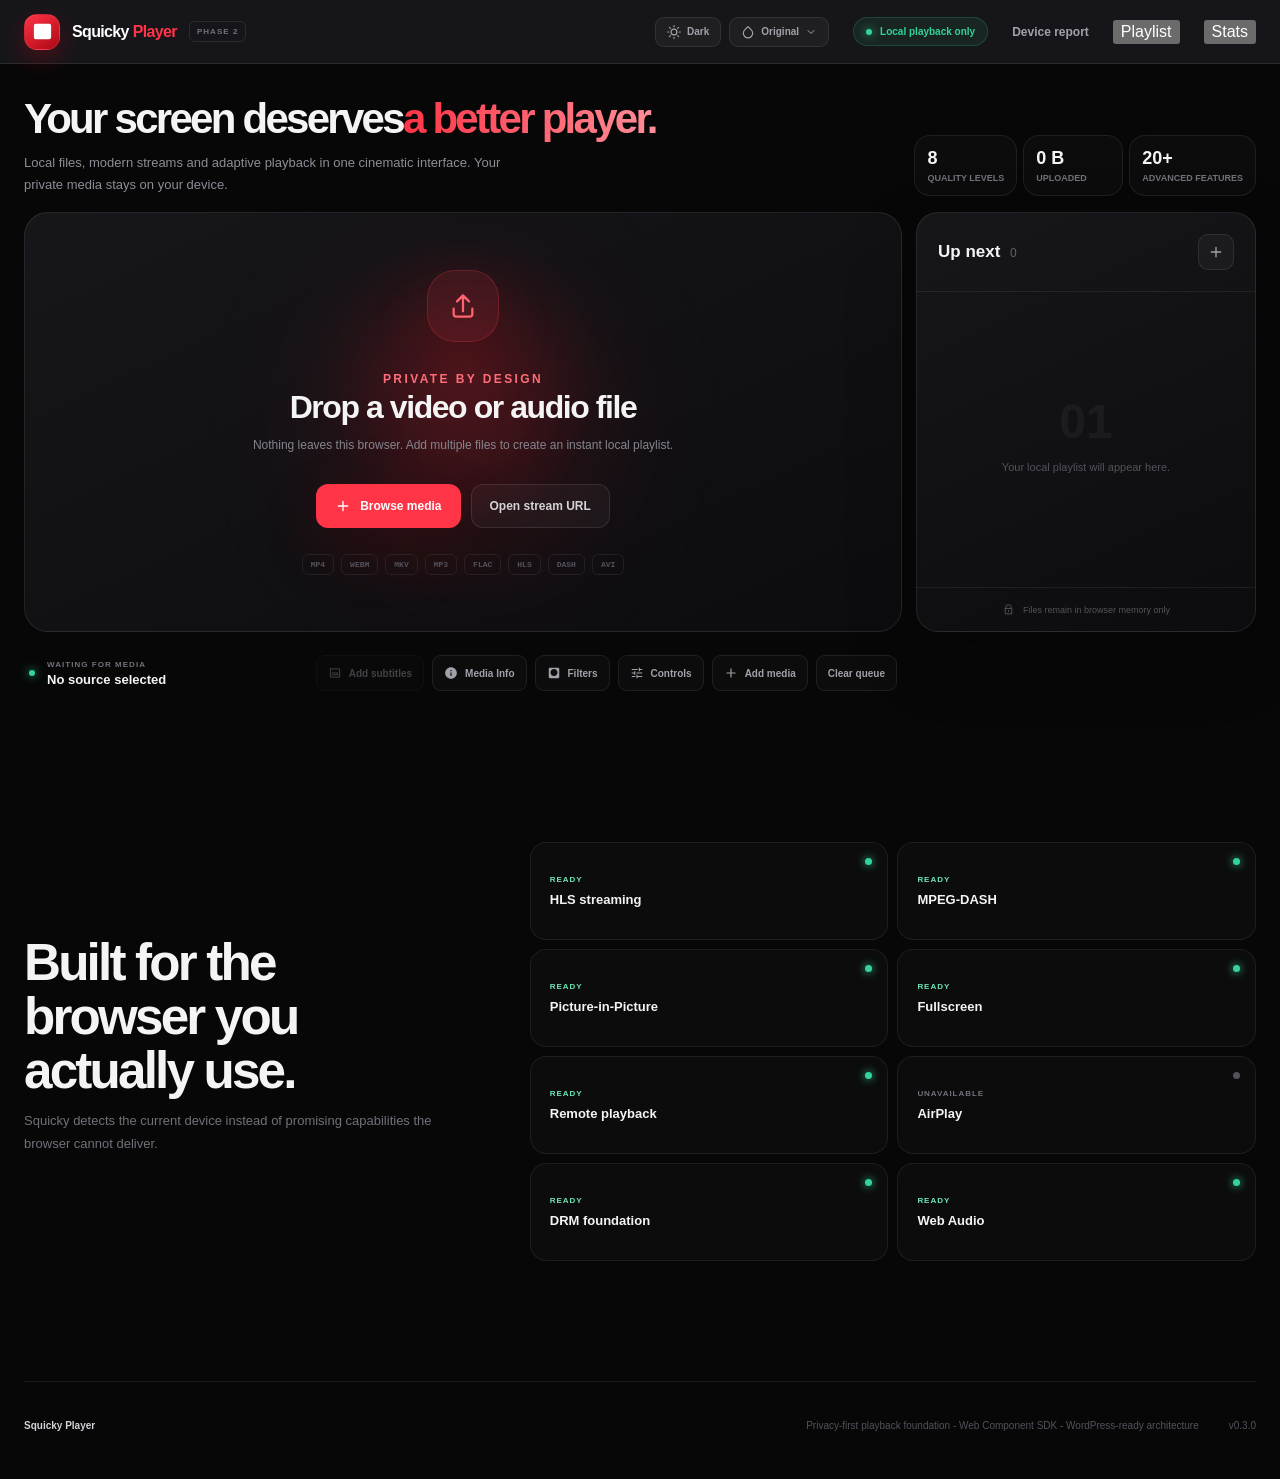
==== commit d30365dd: "Merge pull request #5 from jitujjitendra/phase2-development Phase 2: Complete Advanced Features Impl" ====
--- a/web/index.html
+++ b/web/index.html
@@ -31,7 +31,7 @@
         <span class="alpha">PHASE 2</span>
       </a>
       <nav class="header-actions" aria-label="Product links">
-        <span class="privacy-chip"><i></i> Zero-upload mode</span>
+        <span class="privacy-chip" title="Your files stay on your device - nothing is uploaded to any server"><i></i> Local playback only</span>
         <a href="#capabilities">Device report</a>
         <button id="playlistToggle" class="header-btn" type="button" title="Playlist">Playlist</button>
         <button id="analyticsToggle" class="header-btn" type="button" title="Statistics">Stats</button>
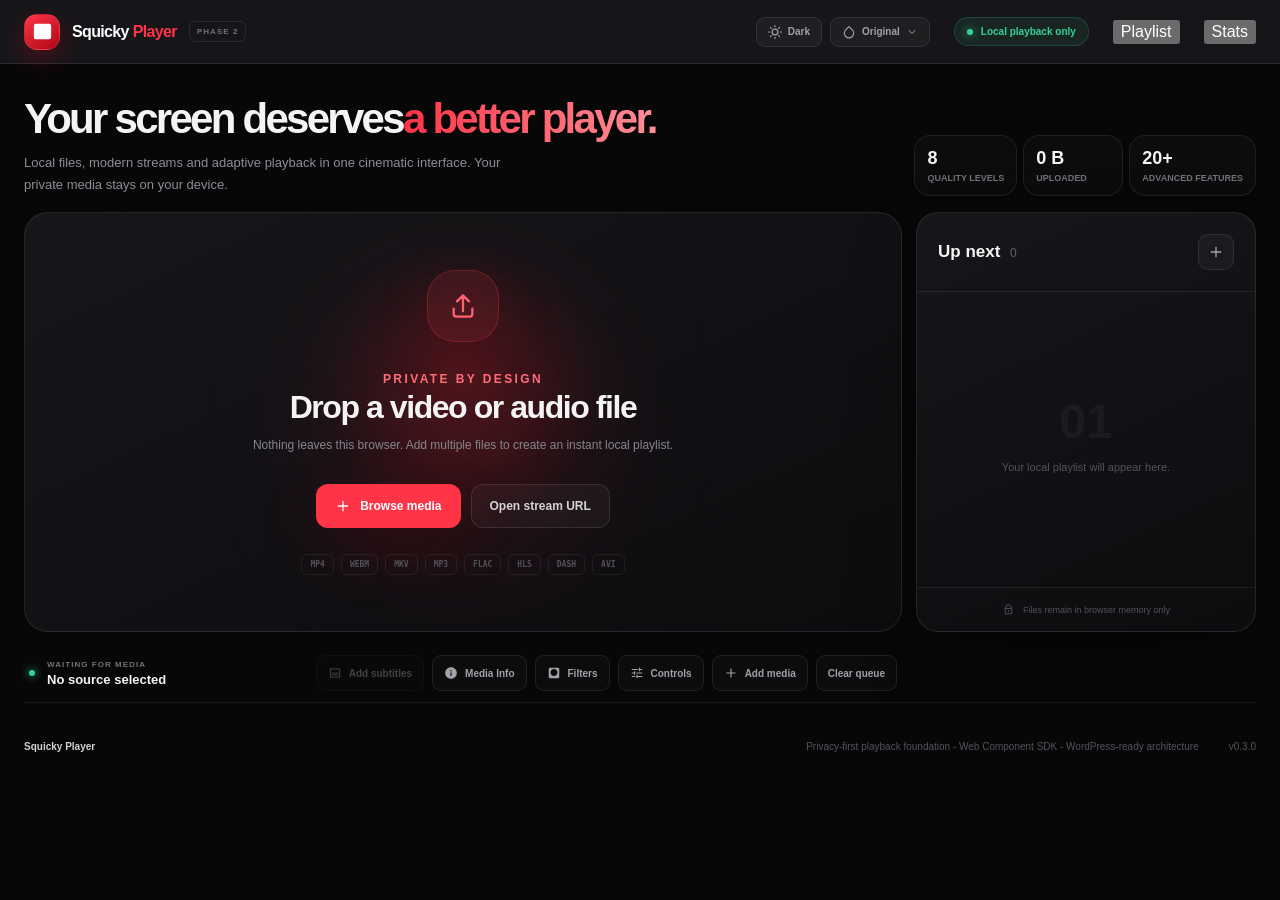
==== commit 10c788dc: "remove: Device Report section - not useful for end users Removed the 'Built for the browser you actu" ====
--- a/web/index.html
+++ b/web/index.html
@@ -32,7 +32,6 @@
       </a>
       <nav class="header-actions" aria-label="Product links">
         <span class="privacy-chip" title="Your files stay on your device - nothing is uploaded to any server"><i></i> Local playback only</span>
-        <a href="#capabilities">Device report</a>
         <button id="playlistToggle" class="header-btn" type="button" title="Playlist">Playlist</button>
         <button id="analyticsToggle" class="header-btn" type="button" title="Statistics">Stats</button>
       </nav>
@@ -130,15 +129,6 @@
           </div>
         </aside>
       </section>
-
-      <section id="capabilities" class="capabilities">
-        <div class="section-copy">
-          <p class="overline">Device intelligence</p>
-          <h2>Built for the browser you actually use.</h2>
-          <p>Squicky detects the current device instead of promising capabilities the browser cannot deliver.</p>
-        </div>
-        <div id="capabilityGrid" class="capability-grid"></div>
-      </section>
     </main>
 
     <footer>
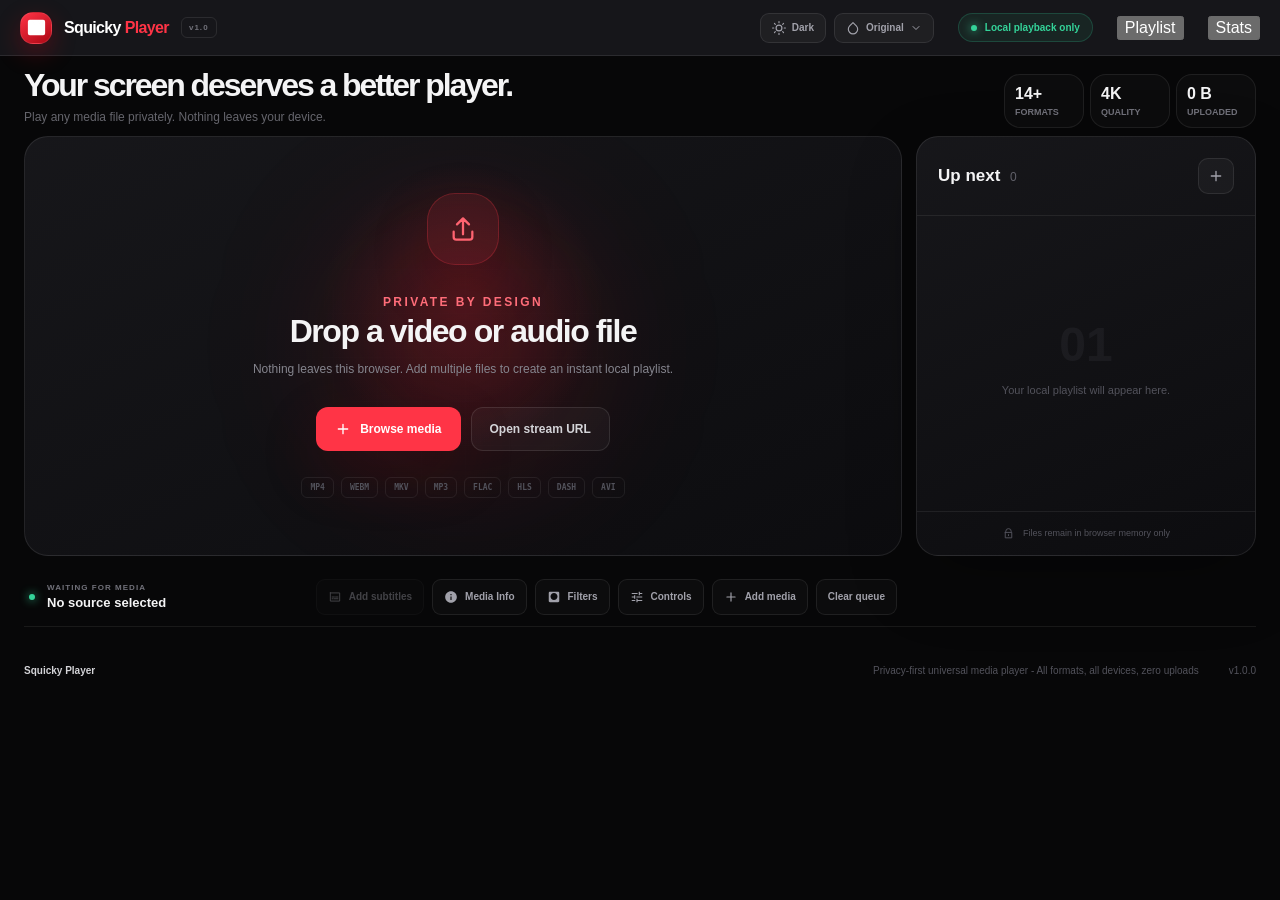
==== commit f98244d1: "polish: Final UI cleanup and version update Changes: - Heading: single line 'Your screen deserves a " ====
--- a/web/index.html
+++ b/web/index.html
@@ -19,6 +19,7 @@
     <link rel="stylesheet" href="./phase2-styles/timeline-ui.css">
     <link rel="stylesheet" href="./phase2-styles/advanced-controls.css">
     <link rel="stylesheet" href="./phase2-styles/stats-dashboard.css">
+    <link rel="stylesheet" href="./phase2-styles/format-help.css">
   </head>
   <body>
     <div class="noise" aria-hidden="true"></div>
@@ -28,7 +29,7 @@
           <svg viewBox="0 0 24 24"><path fill="currentColor" d="M5 4h14a2 2 0 0 1 2 2v12a2 2 0 0 1-2 2H5a2 2 0 0 1-2-2V6a2 2 0 0 1 2-2Zm2 0 3 5m3-5 3 5m5 0H3m6 4 6 3-6 3v-6Z"/></svg>
         </span>
         <span class="brand-name">Squicky <strong>Player</strong></span>
-        <span class="alpha">PHASE 2</span>
+        <span class="alpha">v1.0</span>
       </a>
       <nav class="header-actions" aria-label="Product links">
         <span class="privacy-chip" title="Your files stay on your device - nothing is uploaded to any server"><i></i> Local playback only</span>
@@ -40,14 +41,13 @@
     <main>
       <section class="hero">
         <div class="hero-copy">
-          <p class="overline">Universal media, beautifully private</p>
-          <h1>Your screen deserves<br><em>a better player.</em></h1>
-          <p class="hero-lede">Local files, modern streams and adaptive playback in one cinematic interface. Your private media stays on your device.</p>
+          <h1>Your screen deserves a better player.</h1>
+          <p class="hero-lede">Play any media file privately. Nothing leaves your device.</p>
         </div>
         <div class="hero-stats" aria-label="Core player features">
-          <div><strong>8</strong><span>Quality levels</span></div>
+          <div><strong>14+</strong><span>Formats</span></div>
+          <div><strong>4K</strong><span>Quality</span></div>
           <div><strong>0 B</strong><span>Uploaded</span></div>
-          <div><strong>20+</strong><span>Advanced features</span></div>
         </div>
       </section>
 
@@ -133,8 +133,8 @@
 
     <footer>
       <div class="footer-brand">Squicky Player</div>
-      <p>Privacy-first playback foundation - Web Component SDK - WordPress-ready architecture</p>
-      <span>v0.3.0</span>
+      <p>Privacy-first universal media player - All formats, all devices, zero uploads</p>
+      <span>v1.0.0</span>
     </footer>
 
     <input id="fileInput" type="file" accept="video/*,audio/*,.m3u8,.mpd" multiple hidden>
--- a/web/compact-layout.css
+++ b/web/compact-layout.css
@@ -5,31 +5,40 @@
 
 /* Reduce hero section height */
 .hero {
-  padding: 24px 0 16px !important;
-  gap: 24px !important;
+  padding: 12px 0 8px !important;
+  gap: 16px !important;
 }
 
 /* Single line heading */
 .hero h1 {
-  font-size: clamp(28px, 4vw, 42px) !important;
+  font-size: clamp(22px, 3vw, 32px) !important;
   line-height: 1.1 !important;
-  margin: 8px 0 0 !important;
+  margin: 0 !important;
 }
 
 .hero h1 br {
   display: none !important;
 }
 
+.hero h1 em {
+  font-style: normal;
+}
+
 /* Compact hero text */
 .hero-lede {
-  margin: 10px 0 0 !important;
-  font-size: 13px !important;
-  max-width: 500px !important;
+  margin: 4px 0 0 !important;
+  font-size: 12px !important;
+  max-width: 400px !important;
+  opacity: 0.7;
 }
 
-/* Hide overline on desktop */
+/* Hide overline */
 .overline {
-  display: none;
+  display: none !important;
+}
+
+.hero-copy {
+  gap: 0 !important;
 }
 
 /* Smaller hero stats */
@@ -38,12 +47,12 @@
 }
 
 .hero-stats div {
-  min-width: 100px !important;
-  padding: 12px !important;
+  min-width: 80px !important;
+  padding: 10px !important;
 }
 
 .hero-stats strong {
-  font-size: 18px !important;
+  font-size: 16px !important;
 }
 
 .hero-stats span {
@@ -52,13 +61,13 @@
 
 /* Compact header */
 .site-header {
-  height: 64px !important;
-  padding: 0 24px !important;
+  height: 56px !important;
+  padding: 0 20px !important;
 }
 
 .brand-mark {
-  width: 36px !important;
-  height: 36px !important;
+  width: 32px !important;
+  height: 32px !important;
 }
 
 .brand-name {
--- a/web/phase2-styles/format-help.css
+++ b/web/phase2-styles/format-help.css
@@ -0,0 +1,277 @@
+/* Format Help Overlay - Shows when unsupported codecs are detected */
+
+.format-help-overlay {
+  position: fixed;
+  top: 0;
+  left: 0;
+  right: 0;
+  bottom: 0;
+  background: rgba(0, 0, 0, 0.7);
+  backdrop-filter: blur(4px);
+  z-index: 10001;
+  display: flex;
+  align-items: center;
+  justify-content: center;
+  padding: 20px;
+  opacity: 0;
+  transition: opacity 0.3s ease;
+}
+
+.format-help-overlay.visible {
+  opacity: 1;
+}
+
+.format-help-card {
+  background: var(--bg-primary, #1a1a2e);
+  border-radius: 16px;
+  max-width: 540px;
+  width: 100%;
+  max-height: 80vh;
+  overflow-y: auto;
+  box-shadow: 0 20px 60px rgba(0, 0, 0, 0.5);
+  border: 1px solid rgba(255, 255, 255, 0.1);
+}
+
+.format-help-header {
+  display: flex;
+  align-items: center;
+  gap: 12px;
+  padding: 20px 24px;
+  border-bottom: 1px solid rgba(255, 255, 255, 0.1);
+}
+
+.format-help-icon {
+  font-size: 28px;
+}
+
+.format-help-header h3 {
+  flex: 1;
+  font-size: 18px;
+  font-weight: 700;
+  color: var(--text-primary, #fff);
+  margin: 0;
+}
+
+.format-help-close {
+  width: 32px;
+  height: 32px;
+  border-radius: 50%;
+  background: rgba(255, 255, 255, 0.1);
+  border: none;
+  color: var(--text-primary, #fff);
+  font-size: 20px;
+  cursor: pointer;
+  display: flex;
+  align-items: center;
+  justify-content: center;
+  transition: background 0.2s;
+}
+
+.format-help-close:hover {
+  background: rgba(255, 255, 255, 0.2);
+}
+
+.format-help-body {
+  padding: 24px;
+}
+
+.format-help-filename {
+  font-family: monospace;
+  font-size: 12px;
+  background: rgba(255, 255, 255, 0.05);
+  padding: 10px 14px;
+  border-radius: 8px;
+  color: var(--text-secondary, #aaa);
+  margin: 0 0 20px 0;
+  word-break: break-all;
+  border-left: 3px solid var(--brand-primary, #e63946);
+}
+
+.format-help-detected {
+  display: flex;
+  flex-wrap: wrap;
+  gap: 8px;
+  margin-bottom: 20px;
+}
+
+.codec-tag {
+  padding: 6px 12px;
+  border-radius: 6px;
+  font-size: 13px;
+  display: inline-flex;
+  align-items: center;
+  gap: 6px;
+}
+
+.codec-tag strong {
+  opacity: 0.7;
+  font-weight: 600;
+}
+
+.codec-tag.video {
+  background: rgba(229, 57, 53, 0.15);
+  color: #ef5350;
+  border: 1px solid rgba(229, 57, 53, 0.3);
+}
+
+.codec-tag.audio {
+  background: rgba(255, 152, 0, 0.15);
+  color: #ffa726;
+  border: 1px solid rgba(255, 152, 0, 0.3);
+}
+
+.codec-tag.channel {
+  background: rgba(156, 39, 176, 0.15);
+  color: #ba68c8;
+  border: 1px solid rgba(156, 39, 176, 0.3);
+}
+
+.codec-tag.source {
+  background: rgba(33, 150, 243, 0.15);
+  color: #42a5f5;
+  border: 1px solid rgba(33, 150, 243, 0.3);
+}
+
+.format-help-issues,
+.format-help-solutions,
+.format-help-compatible {
+  margin-bottom: 20px;
+}
+
+.format-help-issues h4,
+.format-help-solutions h4,
+.format-help-compatible h4 {
+  font-size: 14px;
+  font-weight: 700;
+  color: var(--text-primary, #fff);
+  margin: 0 0 10px 0;
+}
+
+.format-help-issues ul,
+.format-help-solutions ul {
+  list-style: none;
+  padding: 0;
+  margin: 0;
+}
+
+.format-help-issues li {
+  padding: 8px 12px;
+  background: rgba(244, 67, 54, 0.08);
+  border-left: 3px solid #f44336;
+  border-radius: 4px;
+  margin-bottom: 8px;
+  font-size: 13px;
+  color: var(--text-secondary, #ccc);
+  line-height: 1.5;
+}
+
+.format-help-solutions li {
+  padding: 10px 14px;
+  background: rgba(76, 175, 80, 0.08);
+  border-left: 3px solid #4caf50;
+  border-radius: 4px;
+  margin-bottom: 8px;
+  font-size: 12px;
+  color: var(--text-secondary, #ccc);
+  line-height: 1.6;
+}
+
+.format-help-solutions code {
+  display: block;
+  font-family: 'Courier New', monospace;
+  font-size: 11px;
+  background: rgba(0, 0, 0, 0.3);
+  padding: 8px 12px;
+  border-radius: 4px;
+  margin-top: 6px;
+  word-break: break-all;
+  color: #81c784;
+}
+
+.format-help-tip {
+  font-size: 12px;
+  color: var(--text-secondary, #aaa);
+  margin-top: 12px;
+}
+
+.format-help-tip a {
+  color: var(--brand-primary, #64b5f6);
+  text-decoration: underline;
+}
+
+.compatible-list {
+  display: flex;
+  flex-wrap: wrap;
+  gap: 8px;
+}
+
+.compat-badge {
+  padding: 6px 12px;
+  border-radius: 6px;
+  font-size: 12px;
+  font-weight: 600;
+}
+
+.compat-badge.good {
+  background: rgba(76, 175, 80, 0.15);
+  color: #66bb6a;
+  border: 1px solid rgba(76, 175, 80, 0.3);
+}
+
+.compat-badge.ok {
+  background: rgba(255, 152, 0, 0.15);
+  color: #ffa726;
+  border: 1px solid rgba(255, 152, 0, 0.3);
+}
+
+/* Light Mode */
+[data-mode="light"] .format-help-card {
+  background: #fff;
+  border-color: rgba(0, 0, 0, 0.1);
+}
+
+[data-mode="light"] .format-help-filename {
+  background: rgba(0, 0, 0, 0.03);
+  color: #555;
+}
+
+[data-mode="light"] .format-help-issues li {
+  background: rgba(244, 67, 54, 0.05);
+  color: #333;
+}
+
+[data-mode="light"] .format-help-solutions li {
+  background: rgba(76, 175, 80, 0.05);
+  color: #333;
+}
+
+[data-mode="light"] .format-help-solutions code {
+  background: rgba(0, 0, 0, 0.05);
+  color: #2e7d32;
+}
+
+/* Mobile */
+@media (max-width: 768px) {
+  .format-help-overlay {
+    padding: 0;
+    align-items: flex-end;
+  }
+
+  .format-help-card {
+    max-width: 100%;
+    max-height: 85vh;
+    border-radius: 16px 16px 0 0;
+  }
+
+  .format-help-body {
+    padding: 20px;
+  }
+
+  .format-help-detected {
+    flex-direction: column;
+  }
+
+  .compatible-list {
+    flex-direction: column;
+  }
+}
